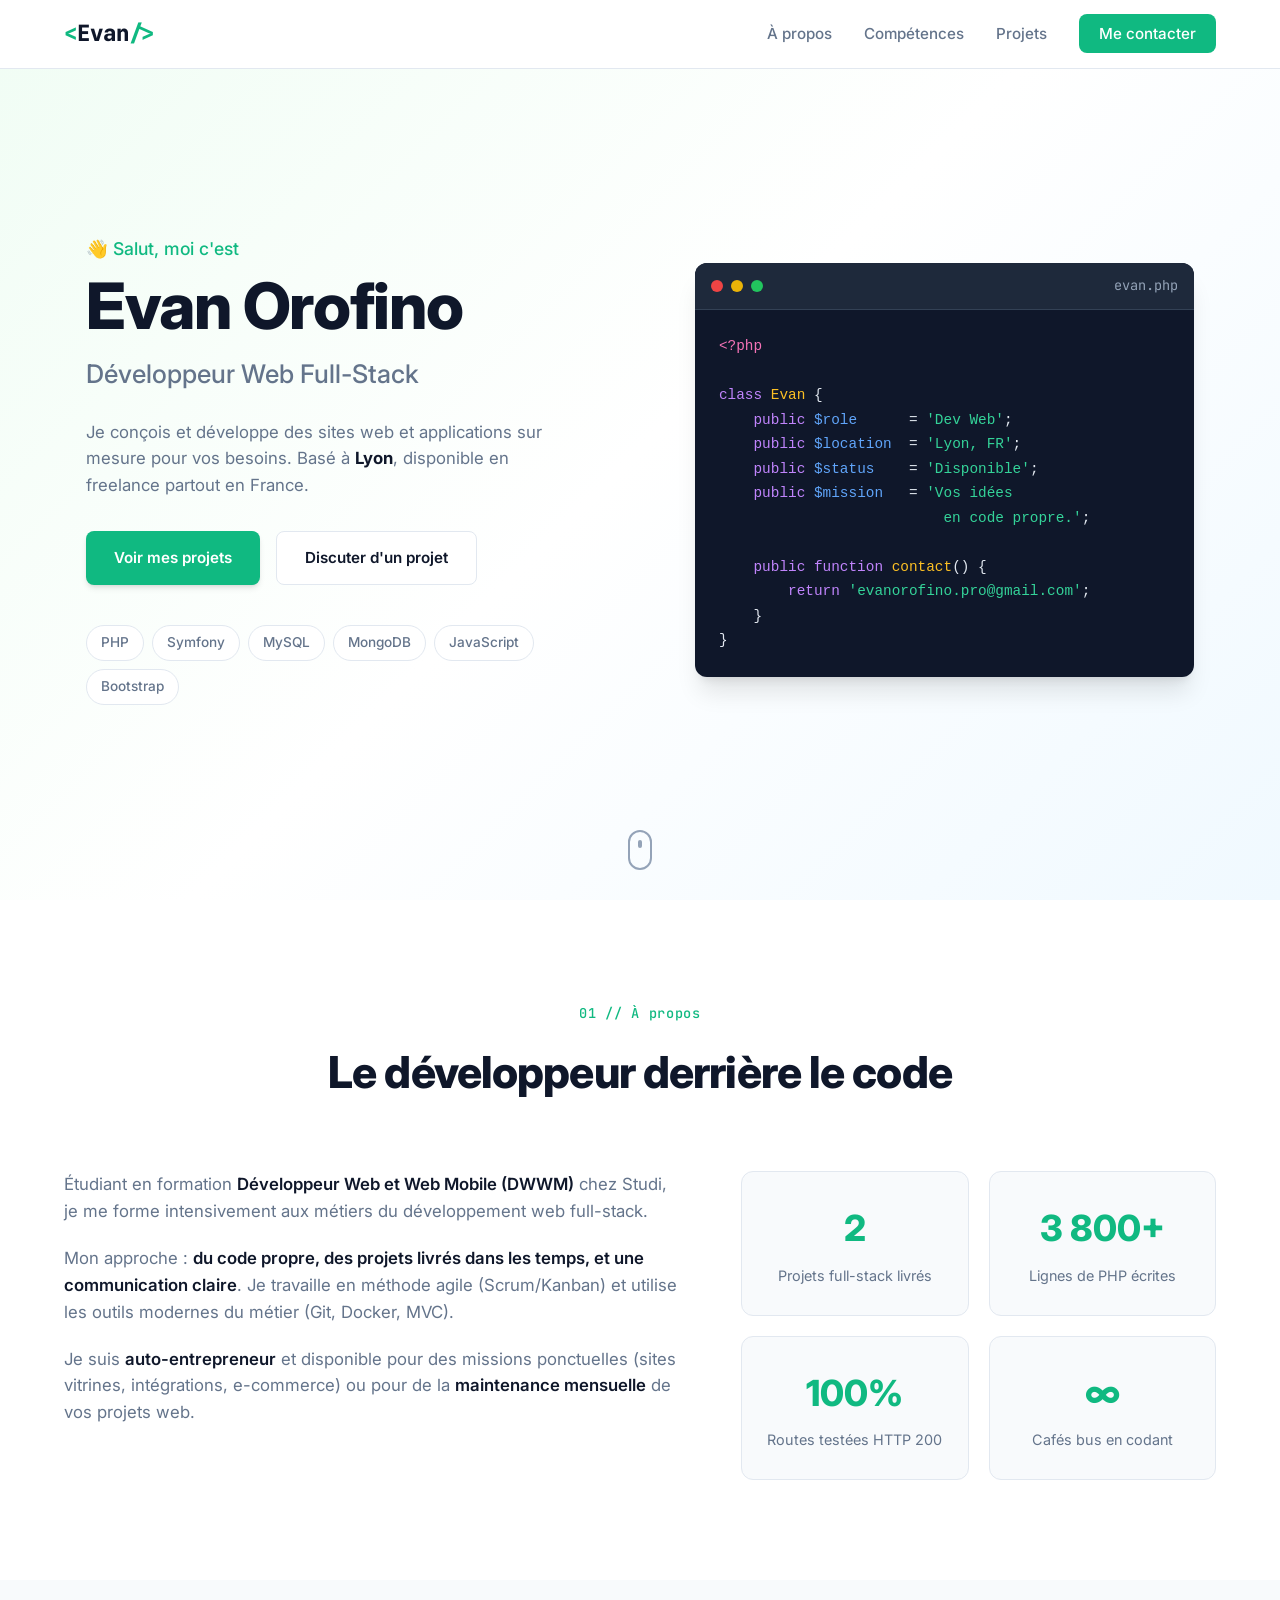
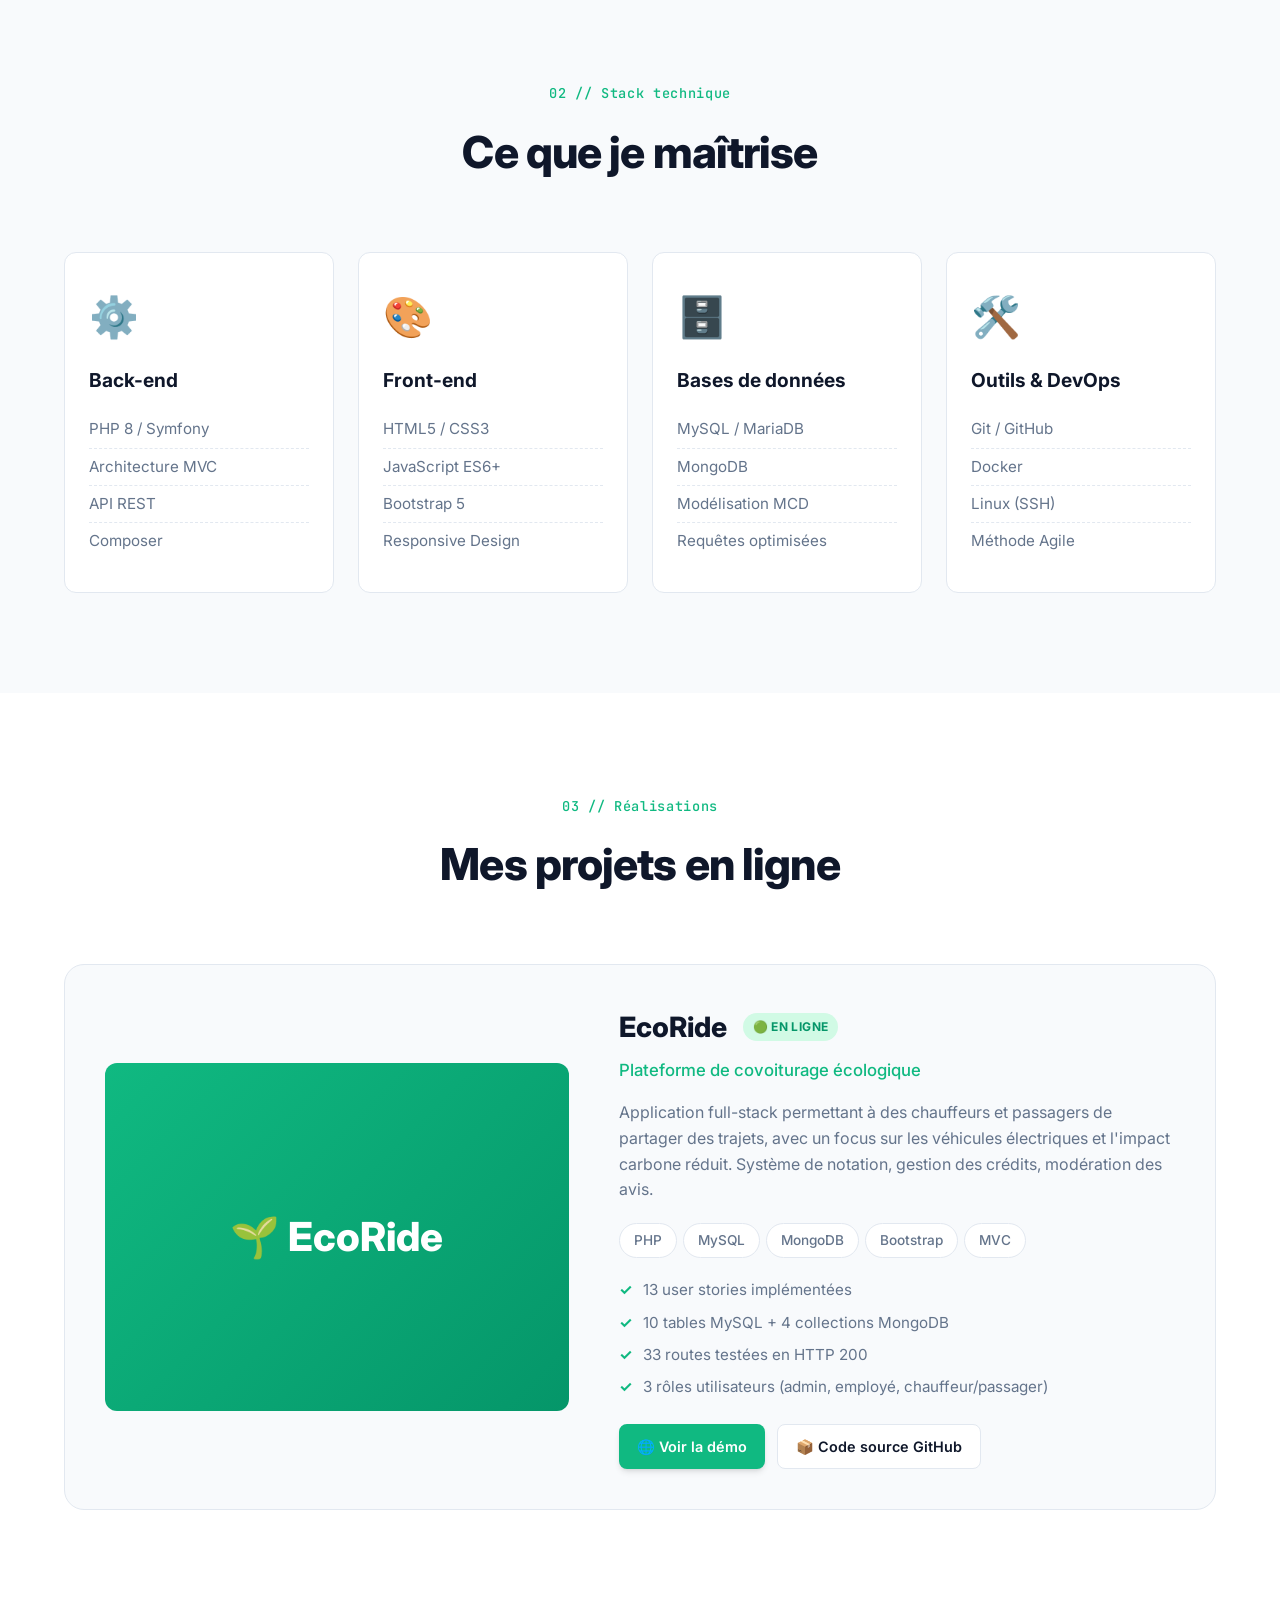
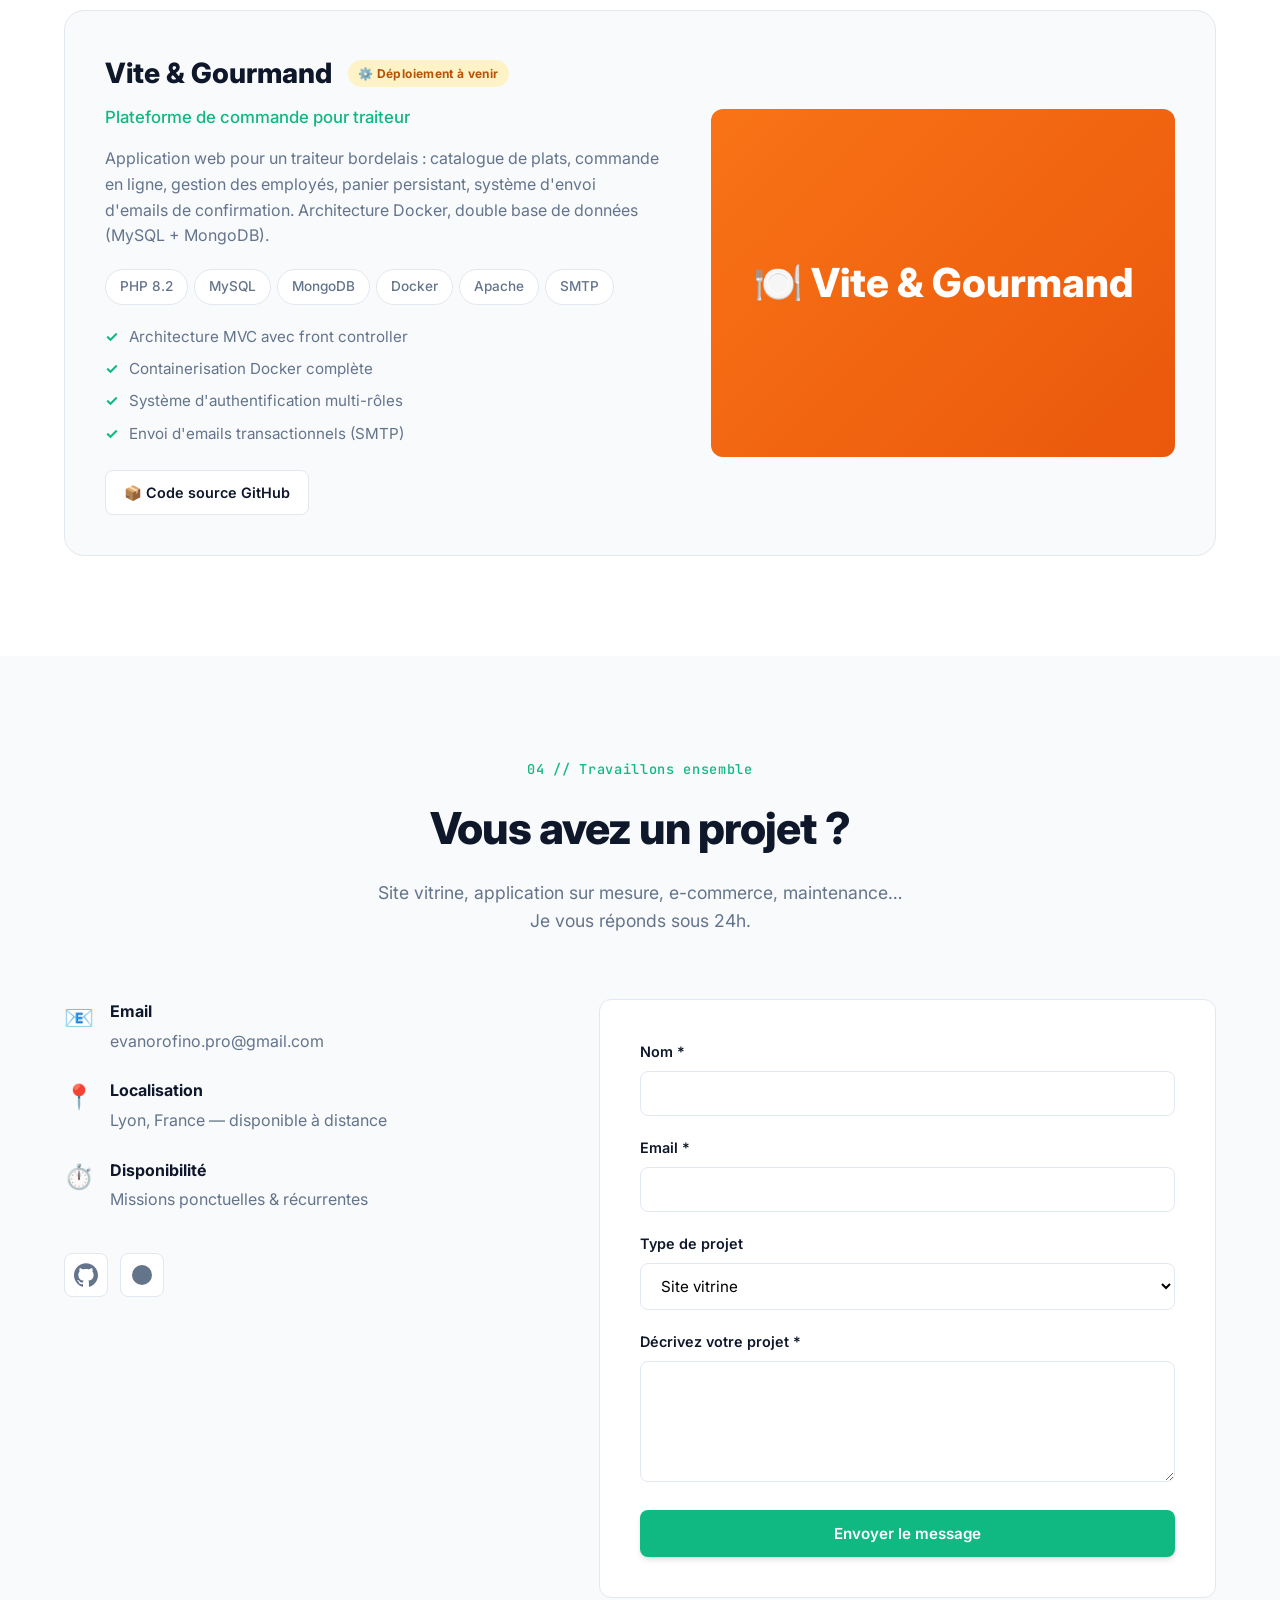
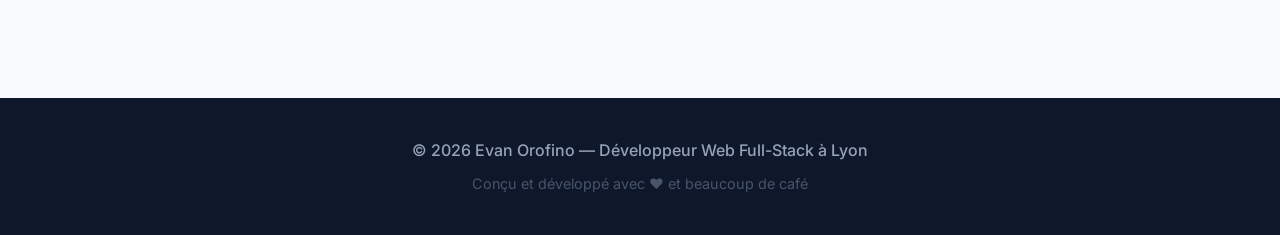
==== index.html @ c48315c0 "Portfolio v1: Evan Orofino - Developpeur Web Full-Stack Lyon - Hero avec code window animee - Sectio" ====
<!DOCTYPE html>
<html lang="fr">
<head>
    <meta charset="UTF-8">
    <meta name="viewport" content="width=device-width, initial-scale=1.0">
    <title>Evan Orofino — Développeur Web Full-Stack | Lyon</title>
    <meta name="description" content="Développeur Web Full-Stack à Lyon. PHP, Symfony, MySQL, JavaScript. Création de sites web et applications sur mesure.">
    <meta name="keywords" content="développeur web, freelance, Lyon, PHP, Symfony, MySQL, JavaScript, Bootstrap">

    <!-- Open Graph -->
    <meta property="og:title" content="Evan Orofino — Développeur Web Full-Stack">
    <meta property="og:description" content="Développeur web freelance à Lyon. Sites sur mesure, applications web, e-commerce.">
    <meta property="og:type" content="website">

    <link rel="stylesheet" href="style.css">
    <link rel="preconnect" href="https://fonts.googleapis.com">
    <link rel="preconnect" href="https://fonts.gstatic.com" crossorigin>
    <link href="https://fonts.googleapis.com/css2?family=Inter:wght@400;500;600;700;800&family=JetBrains+Mono:wght@400;500&display=swap" rel="stylesheet">
</head>
<body>

    <!-- ================== NAVIGATION ================== -->
    <nav class="navbar">
        <div class="container nav-container">
            <a href="#" class="logo">
                <span class="logo-bracket">&lt;</span>Evan<span class="logo-bracket">/&gt;</span>
            </a>
            <ul class="nav-links">
                <li><a href="#about">À propos</a></li>
                <li><a href="#skills">Compétences</a></li>
                <li><a href="#projects">Projets</a></li>
                <li><a href="#contact" class="nav-cta">Me contacter</a></li>
            </ul>
            <button class="burger" aria-label="Menu">
                <span></span>
                <span></span>
                <span></span>
            </button>
        </div>
    </nav>

    <!-- ================== HERO ================== -->
    <header class="hero">
        <div class="container hero-container">
            <div class="hero-content">
                <p class="hero-greeting">👋 Salut, moi c'est</p>
                <h1 class="hero-title">Evan Orofino</h1>
                <h2 class="hero-subtitle">Développeur Web Full-Stack</h2>
                <p class="hero-description">
                    Je conçois et développe des sites web et applications sur mesure pour vos besoins.
                    Basé à <strong>Lyon</strong>, disponible en freelance partout en France.
                </p>
                <div class="hero-cta">
                    <a href="#projects" class="btn btn-primary">Voir mes projets</a>
                    <a href="#contact" class="btn btn-secondary">Discuter d'un projet</a>
                </div>
                <div class="hero-tech">
                    <span class="tech-pill">PHP</span>
                    <span class="tech-pill">Symfony</span>
                    <span class="tech-pill">MySQL</span>
                    <span class="tech-pill">MongoDB</span>
                    <span class="tech-pill">JavaScript</span>
                    <span class="tech-pill">Bootstrap</span>
                </div>
            </div>
            <div class="hero-visual">
                <div class="code-window">
                    <div class="code-header">
                        <span class="code-dot red"></span>
                        <span class="code-dot yellow"></span>
                        <span class="code-dot green"></span>
                        <span class="code-filename">evan.php</span>
                    </div>
                    <pre class="code-body"><code><span class="tk-tag">&lt;?php</span>

<span class="tk-keyword">class</span> <span class="tk-class">Evan</span> {
    <span class="tk-keyword">public</span> <span class="tk-var">$role</span>      = <span class="tk-string">'Dev Web'</span>;
    <span class="tk-keyword">public</span> <span class="tk-var">$location</span>  = <span class="tk-string">'Lyon, FR'</span>;
    <span class="tk-keyword">public</span> <span class="tk-var">$status</span>    = <span class="tk-string">'Disponible'</span>;
    <span class="tk-keyword">public</span> <span class="tk-var">$mission</span>   = <span class="tk-string">'Vos idées</span>
                          <span class="tk-string">en code propre.'</span>;

    <span class="tk-keyword">public function</span> <span class="tk-fn">contact</span>() {
        <span class="tk-keyword">return</span> <span class="tk-string">'evanorofino.pro@gmail.com'</span>;
    }
}</code></pre>
                </div>
            </div>
        </div>
        <a href="#about" class="scroll-indicator" aria-label="Scroll vers le bas">
            <span></span>
        </a>
    </header>

    <!-- ================== À PROPOS ================== -->
    <section id="about" class="about">
        <div class="container">
            <div class="section-header">
                <span class="section-tag">01 // À propos</span>
                <h2 class="section-title">Le développeur derrière le code</h2>
            </div>
            <div class="about-grid">
                <div class="about-text">
                    <p>
                        Étudiant en formation <strong>Développeur Web et Web Mobile (DWWM)</strong> chez Studi,
                        je me forme intensivement aux métiers du développement web full-stack.
                    </p>
                    <p>
                        Mon approche : <strong>du code propre, des projets livrés dans les temps,
                        et une communication claire</strong>. Je travaille en méthode agile (Scrum/Kanban)
                        et utilise les outils modernes du métier (Git, Docker, MVC).
                    </p>
                    <p>
                        Je suis <strong>auto-entrepreneur</strong> et disponible pour des missions ponctuelles
                        (sites vitrines, intégrations, e-commerce) ou pour de la <strong>maintenance mensuelle</strong>
                        de vos projets web.
                    </p>
                </div>
                <div class="about-stats">
                    <div class="stat">
                        <span class="stat-number">2</span>
                        <span class="stat-label">Projets full-stack livrés</span>
                    </div>
                    <div class="stat">
                        <span class="stat-number">3 800+</span>
                        <span class="stat-label">Lignes de PHP écrites</span>
                    </div>
                    <div class="stat">
                        <span class="stat-number">100%</span>
                        <span class="stat-label">Routes testées HTTP 200</span>
                    </div>
                    <div class="stat">
                        <span class="stat-number">∞</span>
                        <span class="stat-label">Cafés bus en codant</span>
                    </div>
                </div>
            </div>
        </div>
    </section>

    <!-- ================== COMPÉTENCES ================== -->
    <section id="skills" class="skills">
        <div class="container">
            <div class="section-header">
                <span class="section-tag">02 // Stack technique</span>
                <h2 class="section-title">Ce que je maîtrise</h2>
            </div>
            <div class="skills-grid">
                <div class="skill-card">
                    <div class="skill-icon">⚙️</div>
                    <h3>Back-end</h3>
                    <ul>
                        <li>PHP 8 / Symfony</li>
                        <li>Architecture MVC</li>
                        <li>API REST</li>
                        <li>Composer</li>
                    </ul>
                </div>
                <div class="skill-card">
                    <div class="skill-icon">🎨</div>
                    <h3>Front-end</h3>
                    <ul>
                        <li>HTML5 / CSS3</li>
                        <li>JavaScript ES6+</li>
                        <li>Bootstrap 5</li>
                        <li>Responsive Design</li>
                    </ul>
                </div>
                <div class="skill-card">
                    <div class="skill-icon">🗄️</div>
                    <h3>Bases de données</h3>
                    <ul>
                        <li>MySQL / MariaDB</li>
                        <li>MongoDB</li>
                        <li>Modélisation MCD</li>
                        <li>Requêtes optimisées</li>
                    </ul>
                </div>
                <div class="skill-card">
                    <div class="skill-icon">🛠️</div>
                    <h3>Outils & DevOps</h3>
                    <ul>
                        <li>Git / GitHub</li>
                        <li>Docker</li>
                        <li>Linux (SSH)</li>
                        <li>Méthode Agile</li>
                    </ul>
                </div>
            </div>
        </div>
    </section>

    <!-- ================== PROJETS ================== -->
    <section id="projects" class="projects">
        <div class="container">
            <div class="section-header">
                <span class="section-tag">03 // Réalisations</span>
                <h2 class="section-title">Mes projets en ligne</h2>
            </div>

            <!-- PROJET 1 : EcoRide -->
            <article class="project-card">
                <div class="project-image project-image-ecoride">
                    <div class="project-overlay">
                        <span class="project-overlay-text">🌱 EcoRide</span>
                    </div>
                </div>
                <div class="project-content">
                    <div class="project-header">
                        <h3 class="project-title">EcoRide</h3>
                        <span class="project-badge project-badge-live">🟢 EN LIGNE</span>
                    </div>
                    <p class="project-tagline">Plateforme de covoiturage écologique</p>
                    <p class="project-description">
                        Application full-stack permettant à des chauffeurs et passagers de partager des trajets,
                        avec un focus sur les véhicules électriques et l'impact carbone réduit.
                        Système de notation, gestion des crédits, modération des avis.
                    </p>
                    <div class="project-tech">
                        <span class="tech-pill">PHP</span>
                        <span class="tech-pill">MySQL</span>
                        <span class="tech-pill">MongoDB</span>
                        <span class="tech-pill">Bootstrap</span>
                        <span class="tech-pill">MVC</span>
                    </div>
                    <ul class="project-features">
                        <li>13 user stories implémentées</li>
                        <li>10 tables MySQL + 4 collections MongoDB</li>
                        <li>33 routes testées en HTTP 200</li>
                        <li>3 rôles utilisateurs (admin, employé, chauffeur/passager)</li>
                    </ul>
                    <div class="project-links">
                        <a href="https://orofino.alwaysdata.net" target="_blank" rel="noopener" class="btn btn-primary btn-sm">
                            🌐 Voir la démo
                        </a>
                        <a href="https://github.com/EvanOROFINO/ecoride" target="_blank" rel="noopener" class="btn btn-secondary btn-sm">
                            📦 Code source GitHub
                        </a>
                    </div>
                </div>
            </article>

            <!-- PROJET 2 : Vite & Gourmand -->
            <article class="project-card project-card-reverse">
                <div class="project-image project-image-vg">
                    <div class="project-overlay">
                        <span class="project-overlay-text">🍽️ Vite & Gourmand</span>
                    </div>
                </div>
                <div class="project-content">
                    <div class="project-header">
                        <h3 class="project-title">Vite &amp; Gourmand</h3>
                        <span class="project-badge project-badge-soon">⚙️ Déploiement à venir</span>
                    </div>
                    <p class="project-tagline">Plateforme de commande pour traiteur</p>
                    <p class="project-description">
                        Application web pour un traiteur bordelais : catalogue de plats, commande en ligne,
                        gestion des employés, panier persistant, système d'envoi d'emails de confirmation.
                        Architecture Docker, double base de données (MySQL + MongoDB).
                    </p>
                    <div class="project-tech">
                        <span class="tech-pill">PHP 8.2</span>
                        <span class="tech-pill">MySQL</span>
                        <span class="tech-pill">MongoDB</span>
                        <span class="tech-pill">Docker</span>
                        <span class="tech-pill">Apache</span>
                        <span class="tech-pill">SMTP</span>
                    </div>
                    <ul class="project-features">
                        <li>Architecture MVC avec front controller</li>
                        <li>Containerisation Docker complète</li>
                        <li>Système d'authentification multi-rôles</li>
                        <li>Envoi d'emails transactionnels (SMTP)</li>
                    </ul>
                    <div class="project-links">
                        <a href="https://github.com/EvanOROFINO/vitegourmand" target="_blank" rel="noopener" class="btn btn-secondary btn-sm">
                            📦 Code source GitHub
                        </a>
                    </div>
                </div>
            </article>

        </div>
    </section>

    <!-- ================== CONTACT ================== -->
    <section id="contact" class="contact">
        <div class="container">
            <div class="section-header">
                <span class="section-tag">04 // Travaillons ensemble</span>
                <h2 class="section-title">Vous avez un projet ?</h2>
                <p class="section-subtitle">
                    Site vitrine, application sur mesure, e-commerce, maintenance…<br>
                    Je vous réponds sous 24h.
                </p>
            </div>
            <div class="contact-grid">
                <div class="contact-info">
                    <div class="contact-method">
                        <span class="contact-icon">📧</span>
                        <div>
                            <h3>Email</h3>
                            <a href="mailto:evanorofino.pro@gmail.com">evanorofino.pro@gmail.com</a>
                        </div>
                    </div>
                    <div class="contact-method">
                        <span class="contact-icon">📍</span>
                        <div>
                            <h3>Localisation</h3>
                            <p>Lyon, France — disponible à distance</p>
                        </div>
                    </div>
                    <div class="contact-method">
                        <span class="contact-icon">⏱️</span>
                        <div>
                            <h3>Disponibilité</h3>
                            <p>Missions ponctuelles &amp; récurrentes</p>
                        </div>
                    </div>
                    <div class="contact-socials">
                        <a href="https://github.com/EvanOROFINO" target="_blank" rel="noopener" aria-label="GitHub">
                            <svg width="24" height="24" viewBox="0 0 24 24" fill="currentColor"><path d="M12 .297c-6.63 0-12 5.373-12 12 0 5.303 3.438 9.8 8.205 11.385.6.113.82-.258.82-.577 0-.285-.01-1.04-.015-2.04-3.338.724-4.042-1.61-4.042-1.61C4.422 18.07 3.633 17.7 3.633 17.7c-1.087-.744.084-.729.084-.729 1.205.084 1.838 1.236 1.838 1.236 1.07 1.835 2.809 1.305 3.495.998.108-.776.417-1.305.76-1.605-2.665-.3-5.466-1.332-5.466-5.93 0-1.31.465-2.38 1.235-3.22-.135-.303-.54-1.523.105-3.176 0 0 1.005-.322 3.3 1.23.96-.267 1.98-.4 3-.405 1.02.005 2.04.138 3 .405 2.28-1.552 3.285-1.23 3.285-1.23.645 1.653.24 2.873.12 3.176.765.84 1.23 1.91 1.23 3.22 0 4.61-2.805 5.625-5.475 5.92.42.36.81 1.096.81 2.22 0 1.606-.015 2.896-.015 3.286 0 .315.21.69.825.57C20.565 22.092 24 17.592 24 12.297c0-6.627-5.373-12-12-12"/></svg>
                        </a>
                        <a href="https://www.malt.fr" target="_blank" rel="noopener" aria-label="Malt">
                            <svg width="24" height="24" viewBox="0 0 24 24" fill="currentColor"><circle cx="12" cy="12" r="10"/></svg>
                        </a>
                    </div>
                </div>
                <form class="contact-form" action="https://formspree.io/f/REPLACE_WITH_YOUR_FORMSPREE_ID" method="POST">
                    <div class="form-group">
                        <label for="name">Nom *</label>
                        <input type="text" id="name" name="name" required>
                    </div>
                    <div class="form-group">
                        <label for="email">Email *</label>
                        <input type="email" id="email" name="email" required>
                    </div>
                    <div class="form-group">
                        <label for="subject">Type de projet</label>
                        <select id="subject" name="subject">
                            <option value="site-vitrine">Site vitrine</option>
                            <option value="application">Application web sur mesure</option>
                            <option value="ecommerce">E-commerce</option>
                            <option value="maintenance">Maintenance mensuelle</option>
                            <option value="autre">Autre</option>
                        </select>
                    </div>
                    <div class="form-group">
                        <label for="message">Décrivez votre projet *</label>
                        <textarea id="message" name="message" rows="5" required></textarea>
                    </div>
                    <button type="submit" class="btn btn-primary btn-block">Envoyer le message</button>
                </form>
            </div>
        </div>
    </section>

    <!-- ================== FOOTER ================== -->
    <footer class="footer">
        <div class="container">
            <p class="footer-copy">
                &copy; <span id="year">2026</span> Evan Orofino —
                Développeur Web Full-Stack à Lyon
            </p>
            <p class="footer-built">
                Conçu et développé avec ❤️ et beaucoup de café
            </p>
        </div>
    </footer>

    <script src="script.js"></script>
</body>
</html>
---- style.css ----
/* ============================================
   PORTFOLIO EVAN OROFINO — STYLE.CSS
   ============================================ */

/* === RESET & BASE === */
*, *::before, *::after {
  margin: 0;
  padding: 0;
  box-sizing: border-box;
}

:root {
  /* Palette : navy + accent vert eco (clin d'oeil EcoRide) */
  --bg: #0f172a;
  --bg-light: #1e293b;
  --surface: #ffffff;
  --surface-alt: #f8fafc;
  --text: #0f172a;
  --text-light: #64748b;
  --text-muted: #94a3b8;
  --accent: #10b981;
  --accent-dark: #059669;
  --accent-soft: #d1fae5;
  --border: #e2e8f0;
  --shadow-sm: 0 1px 2px rgba(0,0,0,0.05);
  --shadow-md: 0 4px 6px -1px rgba(0,0,0,0.1), 0 2px 4px -2px rgba(0,0,0,0.1);
  --shadow-lg: 0 20px 25px -5px rgba(0,0,0,0.1), 0 8px 10px -6px rgba(0,0,0,0.1);
  --radius-sm: 8px;
  --radius-md: 12px;
  --radius-lg: 20px;
}

html {
  scroll-behavior: smooth;
  -webkit-text-size-adjust: 100%;
}

body {
  font-family: 'Inter', -apple-system, BlinkMacSystemFont, sans-serif;
  font-size: 16px;
  line-height: 1.6;
  color: var(--text);
  background: var(--surface-alt);
  overflow-x: hidden;
}

a { color: inherit; text-decoration: none; }
img { max-width: 100%; display: block; }
button { font-family: inherit; cursor: pointer; border: none; background: none; }

.container {
  max-width: 1200px;
  margin: 0 auto;
  padding: 0 24px;
}

/* === NAVIGATION === */
.navbar {
  position: fixed;
  top: 0;
  left: 0;
  right: 0;
  z-index: 100;
  background: rgba(255, 255, 255, 0.95);
  backdrop-filter: blur(12px);
  border-bottom: 1px solid var(--border);
}

.nav-container {
  display: flex;
  justify-content: space-between;
  align-items: center;
  padding: 16px 24px;
}

.logo {
  font-size: 1.4rem;
  font-weight: 800;
  color: var(--text);
  font-family: 'JetBrains Mono', monospace;
}

.logo-bracket { color: var(--accent); }

.nav-links {
  list-style: none;
  display: flex;
  gap: 32px;
  align-items: center;
}

.nav-links a {
  font-weight: 500;
  color: var(--text-light);
  transition: color 0.2s;
  font-size: 0.95rem;
}

.nav-links a:hover { color: var(--text); }

.nav-cta {
  background: var(--accent);
  color: white !important;
  padding: 10px 20px;
  border-radius: var(--radius-sm);
  font-weight: 600;
  transition: background 0.2s, transform 0.2s;
}

.nav-cta:hover {
  background: var(--accent-dark);
  transform: translateY(-1px);
}

.burger { display: none; }

/* === HERO === */
.hero {
  min-height: 100vh;
  display: flex;
  align-items: center;
  padding: 100px 0 60px;
  background: linear-gradient(135deg, #f0fdf4 0%, #ffffff 50%, #f0f9ff 100%);
  position: relative;
}

.hero-container {
  display: grid;
  grid-template-columns: 1.1fr 1fr;
  gap: 60px;
  align-items: center;
}

.hero-greeting {
  font-size: 1.1rem;
  color: var(--accent);
  font-weight: 500;
  margin-bottom: 8px;
}

.hero-title {
  font-size: clamp(2.5rem, 5vw, 4rem);
  font-weight: 800;
  line-height: 1.1;
  margin-bottom: 12px;
  letter-spacing: -0.02em;
}

.hero-subtitle {
  font-size: clamp(1.25rem, 2.5vw, 1.6rem);
  font-weight: 500;
  color: var(--text-light);
  margin-bottom: 24px;
}

.hero-description {
  font-size: 1.05rem;
  color: var(--text-light);
  margin-bottom: 32px;
  max-width: 500px;
}

.hero-description strong { color: var(--text); }

.hero-cta {
  display: flex;
  gap: 16px;
  margin-bottom: 40px;
  flex-wrap: wrap;
}

.btn {
  display: inline-flex;
  align-items: center;
  gap: 8px;
  padding: 14px 28px;
  border-radius: var(--radius-sm);
  font-weight: 600;
  font-size: 0.95rem;
  transition: all 0.2s;
  cursor: pointer;
  text-align: center;
}

.btn-sm { padding: 10px 18px; font-size: 0.9rem; }

.btn-primary {
  background: var(--accent);
  color: white;
  box-shadow: var(--shadow-md);
}

.btn-primary:hover {
  background: var(--accent-dark);
  transform: translateY(-2px);
  box-shadow: var(--shadow-lg);
}

.btn-secondary {
  background: var(--surface);
  color: var(--text);
  border: 1px solid var(--border);
}

.btn-secondary:hover {
  border-color: var(--text-light);
  background: var(--surface-alt);
}

.btn-block { width: 100%; justify-content: center; }

.hero-tech {
  display: flex;
  gap: 8px;
  flex-wrap: wrap;
}

.tech-pill {
  background: var(--surface);
  color: var(--text-light);
  padding: 6px 14px;
  border-radius: 100px;
  font-size: 0.85rem;
  font-weight: 500;
  border: 1px solid var(--border);
}

/* === CODE WINDOW === */
.hero-visual {
  display: flex;
  justify-content: center;
}

.code-window {
  background: var(--bg);
  border-radius: var(--radius-md);
  box-shadow: var(--shadow-lg);
  overflow: hidden;
  width: 100%;
  max-width: 500px;
  font-family: 'JetBrains Mono', monospace;
}

.code-header {
  background: #1e293b;
  padding: 12px 16px;
  display: flex;
  align-items: center;
  gap: 8px;
  border-bottom: 1px solid #334155;
}

.code-dot {
  width: 12px;
  height: 12px;
  border-radius: 50%;
}

.code-dot.red { background: #ef4444; }
.code-dot.yellow { background: #eab308; }
.code-dot.green { background: #22c55e; }

.code-filename {
  margin-left: auto;
  color: #94a3b8;
  font-size: 0.85rem;
}

.code-body {
  padding: 24px;
  color: #e2e8f0;
  font-size: 0.9rem;
  line-height: 1.7;
  overflow-x: auto;
}

.code-body .tk-tag { color: #f472b6; }
.code-body .tk-keyword { color: #c084fc; }
.code-body .tk-class { color: #fbbf24; }
.code-body .tk-var { color: #60a5fa; }
.code-body .tk-string { color: #34d399; }
.code-body .tk-fn { color: #fbbf24; }

/* === SCROLL INDICATOR === */
.scroll-indicator {
  position: absolute;
  bottom: 30px;
  left: 50%;
  transform: translateX(-50%);
  width: 24px;
  height: 40px;
  border: 2px solid var(--text-muted);
  border-radius: 12px;
  display: flex;
  justify-content: center;
}

.scroll-indicator span {
  display: block;
  width: 4px;
  height: 8px;
  background: var(--text-muted);
  border-radius: 2px;
  margin-top: 8px;
  animation: scroll 1.5s ease-in-out infinite;
}

@keyframes scroll {
  0%, 100% { transform: translateY(0); opacity: 1; }
  50% { transform: translateY(8px); opacity: 0.3; }
}

/* === SECTIONS COMMUNES === */
section {
  padding: 100px 0;
}

.section-header {
  text-align: center;
  margin-bottom: 64px;
}

.section-tag {
  display: inline-block;
  color: var(--accent);
  font-family: 'JetBrains Mono', monospace;
  font-size: 0.85rem;
  font-weight: 500;
  margin-bottom: 12px;
  letter-spacing: 0.05em;
}

.section-title {
  font-size: clamp(2rem, 4vw, 2.75rem);
  font-weight: 800;
  letter-spacing: -0.02em;
  margin-bottom: 16px;
}

.section-subtitle {
  font-size: 1.1rem;
  color: var(--text-light);
  max-width: 600px;
  margin: 0 auto;
}

/* === ABOUT === */
.about { background: white; }

.about-grid {
  display: grid;
  grid-template-columns: 1.3fr 1fr;
  gap: 60px;
  align-items: start;
}

.about-text p {
  font-size: 1.05rem;
  color: var(--text-light);
  margin-bottom: 20px;
}

.about-text strong { color: var(--text); font-weight: 600; }

.about-stats {
  display: grid;
  grid-template-columns: 1fr 1fr;
  gap: 20px;
}

.stat {
  background: var(--surface-alt);
  padding: 28px 20px;
  border-radius: var(--radius-md);
  text-align: center;
  border: 1px solid var(--border);
}

.stat-number {
  display: block;
  font-size: 2.25rem;
  font-weight: 800;
  color: var(--accent);
  margin-bottom: 6px;
}

.stat-label {
  display: block;
  font-size: 0.9rem;
  color: var(--text-light);
}

/* === SKILLS === */
.skills { background: var(--surface-alt); }

.skills-grid {
  display: grid;
  grid-template-columns: repeat(auto-fit, minmax(240px, 1fr));
  gap: 24px;
}

.skill-card {
  background: white;
  padding: 32px 24px;
  border-radius: var(--radius-md);
  border: 1px solid var(--border);
  transition: all 0.3s;
}

.skill-card:hover {
  transform: translateY(-4px);
  box-shadow: var(--shadow-lg);
  border-color: var(--accent);
}

.skill-icon { font-size: 2.5rem; margin-bottom: 16px; }

.skill-card h3 {
  font-size: 1.2rem;
  font-weight: 700;
  margin-bottom: 16px;
}

.skill-card ul {
  list-style: none;
}

.skill-card li {
  font-size: 0.95rem;
  color: var(--text-light);
  padding: 6px 0;
  border-bottom: 1px dashed var(--border);
}

.skill-card li:last-child { border-bottom: none; }

/* === PROJECTS === */
.projects { background: white; }

.project-card {
  display: grid;
  grid-template-columns: 1fr 1.2fr;
  gap: 50px;
  align-items: center;
  margin-bottom: 100px;
  background: var(--surface-alt);
  padding: 40px;
  border-radius: var(--radius-lg);
  border: 1px solid var(--border);
}

.project-card:last-child { margin-bottom: 0; }

.project-card-reverse { grid-template-columns: 1.2fr 1fr; }
.project-card-reverse .project-image { order: 2; }

.project-image {
  border-radius: var(--radius-md);
  aspect-ratio: 4/3;
  display: flex;
  align-items: center;
  justify-content: center;
  position: relative;
  overflow: hidden;
}

.project-image-ecoride {
  background: linear-gradient(135deg, #10b981 0%, #059669 100%);
}

.project-image-vg {
  background: linear-gradient(135deg, #f97316 0%, #ea580c 100%);
}

.project-overlay {
  text-align: center;
  color: white;
}

.project-overlay-text {
  font-size: 2.5rem;
  font-weight: 800;
}

.project-header {
  display: flex;
  align-items: center;
  gap: 16px;
  margin-bottom: 8px;
  flex-wrap: wrap;
}

.project-title {
  font-size: 1.75rem;
  font-weight: 800;
}

.project-badge {
  font-size: 0.75rem;
  font-weight: 700;
  padding: 4px 10px;
  border-radius: 100px;
  letter-spacing: 0.03em;
}

.project-badge-live {
  background: var(--accent-soft);
  color: var(--accent-dark);
}

.project-badge-soon {
  background: #fef3c7;
  color: #b45309;
}

.project-tagline {
  font-size: 1.05rem;
  color: var(--accent);
  font-weight: 500;
  margin-bottom: 16px;
}

.project-description {
  color: var(--text-light);
  margin-bottom: 20px;
}

.project-tech {
  display: flex;
  gap: 6px;
  flex-wrap: wrap;
  margin-bottom: 20px;
}

.project-features {
  list-style: none;
  margin-bottom: 24px;
}

.project-features li {
  position: relative;
  padding-left: 24px;
  margin-bottom: 8px;
  color: var(--text-light);
  font-size: 0.95rem;
}

.project-features li::before {
  content: '✓';
  position: absolute;
  left: 0;
  color: var(--accent);
  font-weight: 700;
}

.project-links {
  display: flex;
  gap: 12px;
  flex-wrap: wrap;
}

/* === CONTACT === */
.contact { background: var(--surface-alt); }

.contact-grid {
  display: grid;
  grid-template-columns: 1fr 1.3fr;
  gap: 60px;
  align-items: start;
}

.contact-info {
  display: flex;
  flex-direction: column;
  gap: 24px;
}

.contact-method {
  display: flex;
  gap: 16px;
  align-items: flex-start;
}

.contact-icon {
  font-size: 1.5rem;
  flex-shrink: 0;
}

.contact-method h3 {
  font-size: 1rem;
  font-weight: 700;
  margin-bottom: 4px;
}

.contact-method p,
.contact-method a {
  color: var(--text-light);
}

.contact-method a:hover { color: var(--accent); }

.contact-socials {
  display: flex;
  gap: 12px;
  margin-top: 16px;
}

.contact-socials a {
  display: flex;
  align-items: center;
  justify-content: center;
  width: 44px;
  height: 44px;
  background: white;
  border: 1px solid var(--border);
  border-radius: var(--radius-sm);
  color: var(--text-light);
  transition: all 0.2s;
}

.contact-socials a:hover {
  color: var(--accent);
  border-color: var(--accent);
  transform: translateY(-2px);
}

.contact-form {
  background: white;
  padding: 40px;
  border-radius: var(--radius-md);
  border: 1px solid var(--border);
  display: flex;
  flex-direction: column;
  gap: 20px;
}

.form-group label {
  display: block;
  font-weight: 600;
  margin-bottom: 8px;
  font-size: 0.9rem;
}

.form-group input,
.form-group select,
.form-group textarea {
  width: 100%;
  padding: 12px 16px;
  border: 1px solid var(--border);
  border-radius: var(--radius-sm);
  font-family: inherit;
  font-size: 0.95rem;
  background: white;
  transition: border-color 0.2s;
}

.form-group input:focus,
.form-group select:focus,
.form-group textarea:focus {
  outline: none;
  border-color: var(--accent);
}

.form-group textarea { resize: vertical; min-height: 120px; }

/* === FOOTER === */
.footer {
  background: var(--bg);
  color: var(--text-muted);
  padding: 40px 0;
  text-align: center;
}

.footer-copy { margin-bottom: 8px; font-weight: 500; }
.footer-built { font-size: 0.9rem; color: #475569; }

/* === RESPONSIVE === */
@media (max-width: 900px) {
  .nav-links { display: none; }
  .burger {
    display: flex;
    flex-direction: column;
    gap: 5px;
    background: none;
    border: none;
    cursor: pointer;
    padding: 8px;
  }
  .burger span {
    display: block;
    width: 24px;
    height: 2px;
    background: var(--text);
    border-radius: 1px;
  }

  .hero { padding-top: 90px; }
  .hero-container,
  .about-grid,
  .contact-grid,
  .project-card,
  .project-card-reverse { grid-template-columns: 1fr; gap: 40px; }

  .project-card-reverse .project-image { order: 0; }
  .about-stats { grid-template-columns: 1fr 1fr; }
  section { padding: 70px 0; }

  .contact-form { padding: 28px; }
}

@media (max-width: 480px) {
  .about-stats { grid-template-columns: 1fr; }
  .hero-cta { flex-direction: column; align-items: stretch; }
  .btn { justify-content: center; }
}
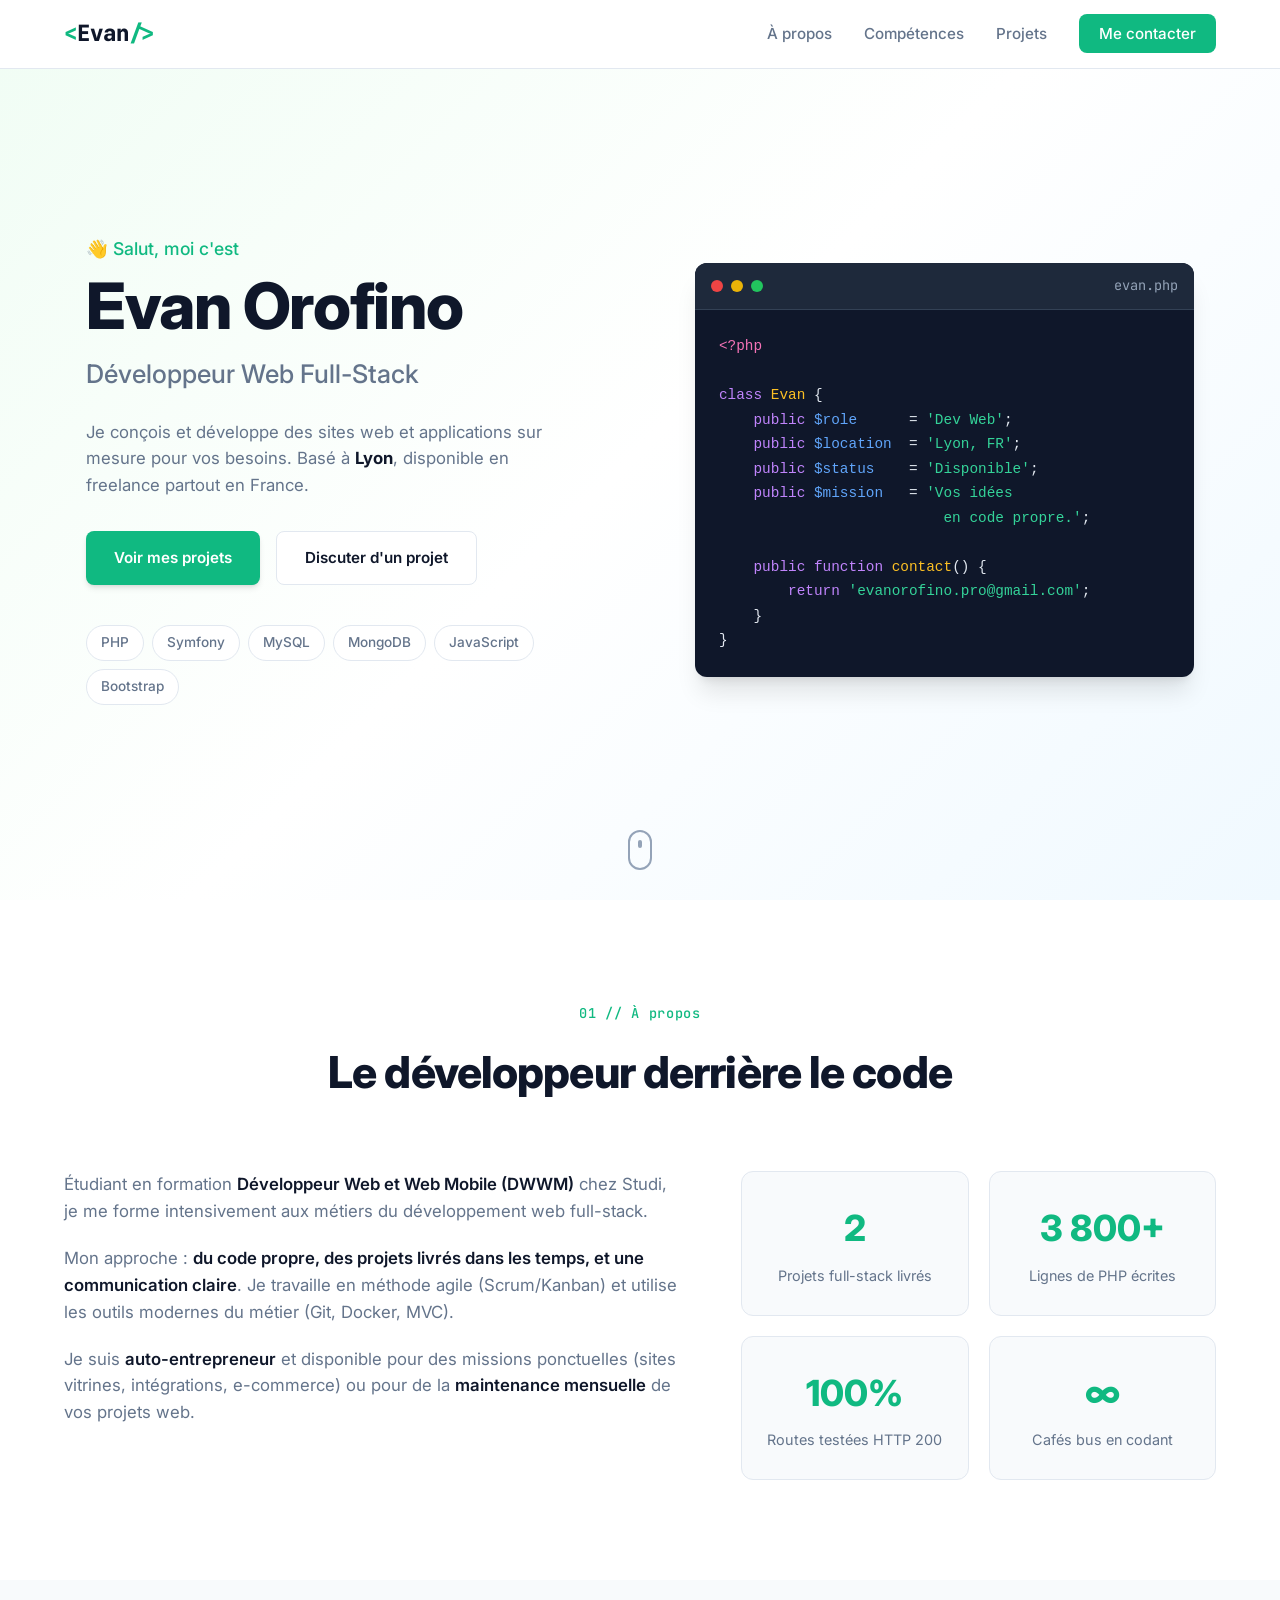
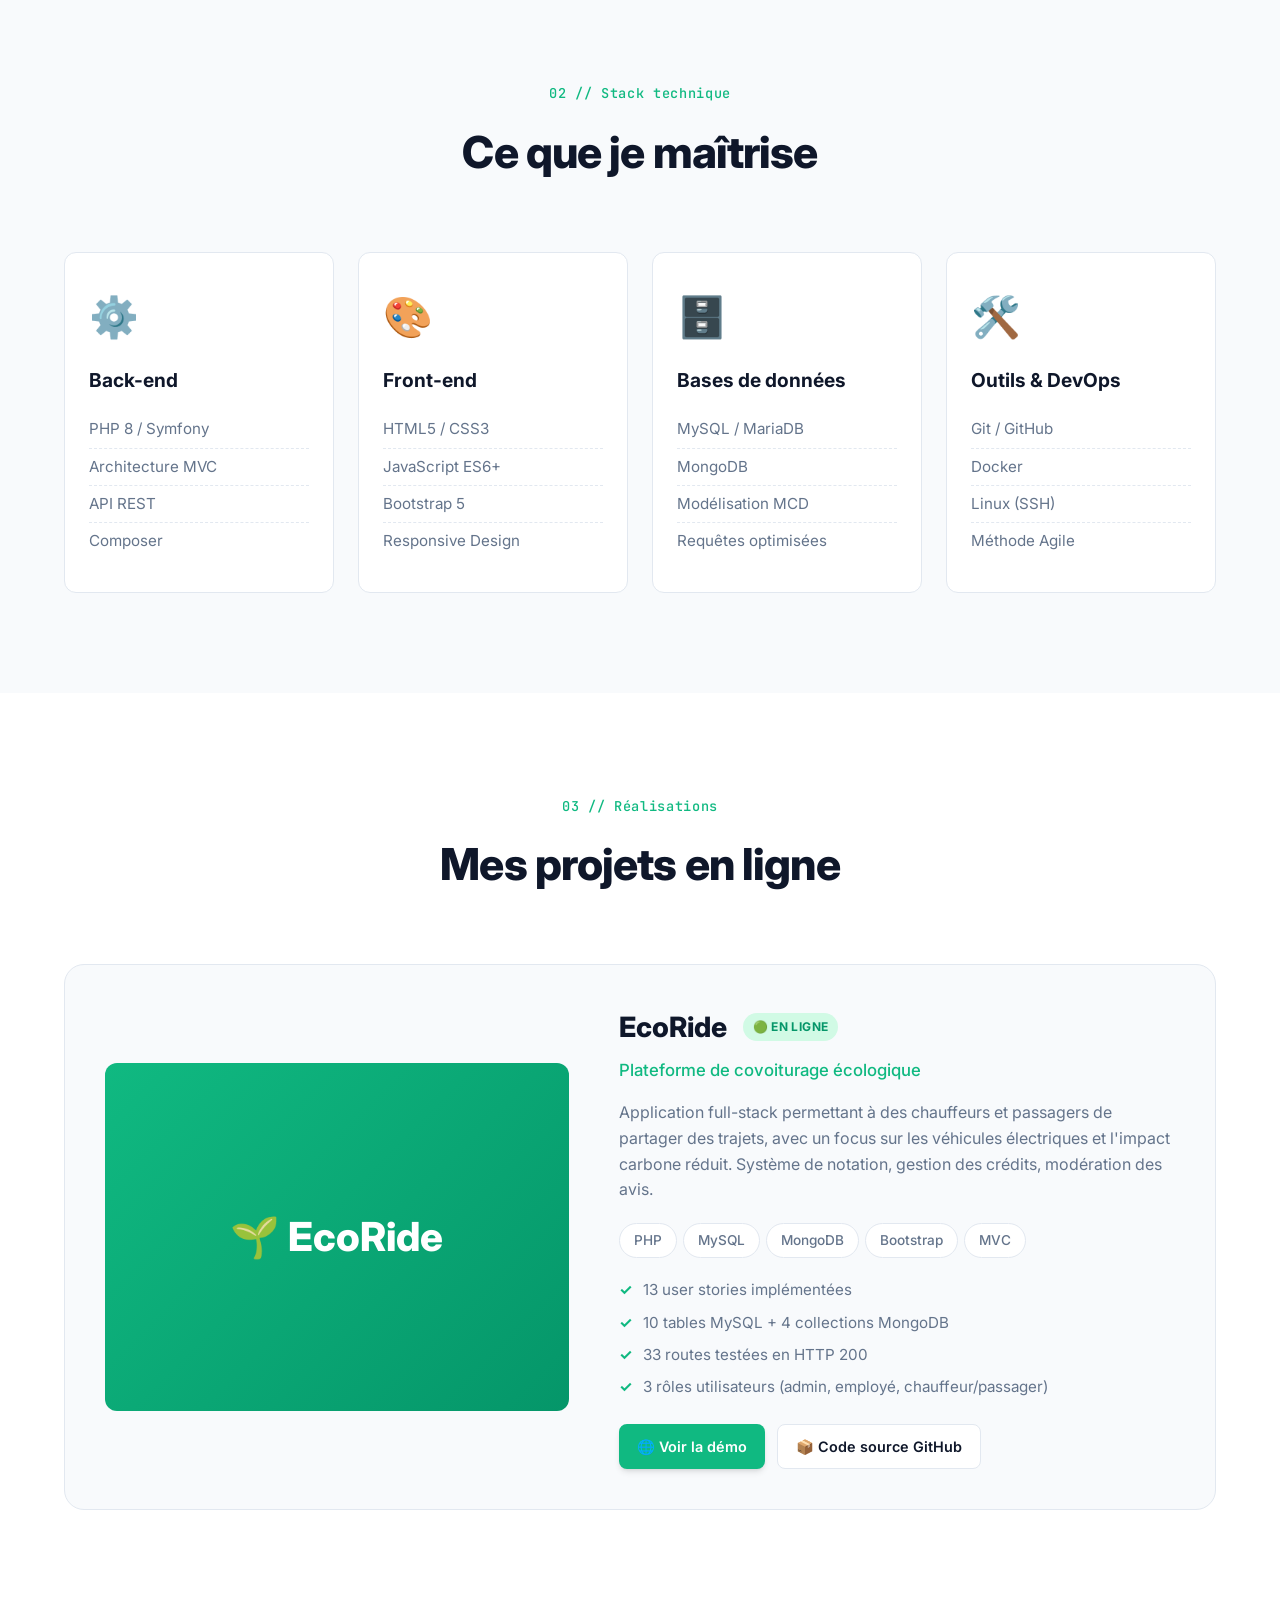
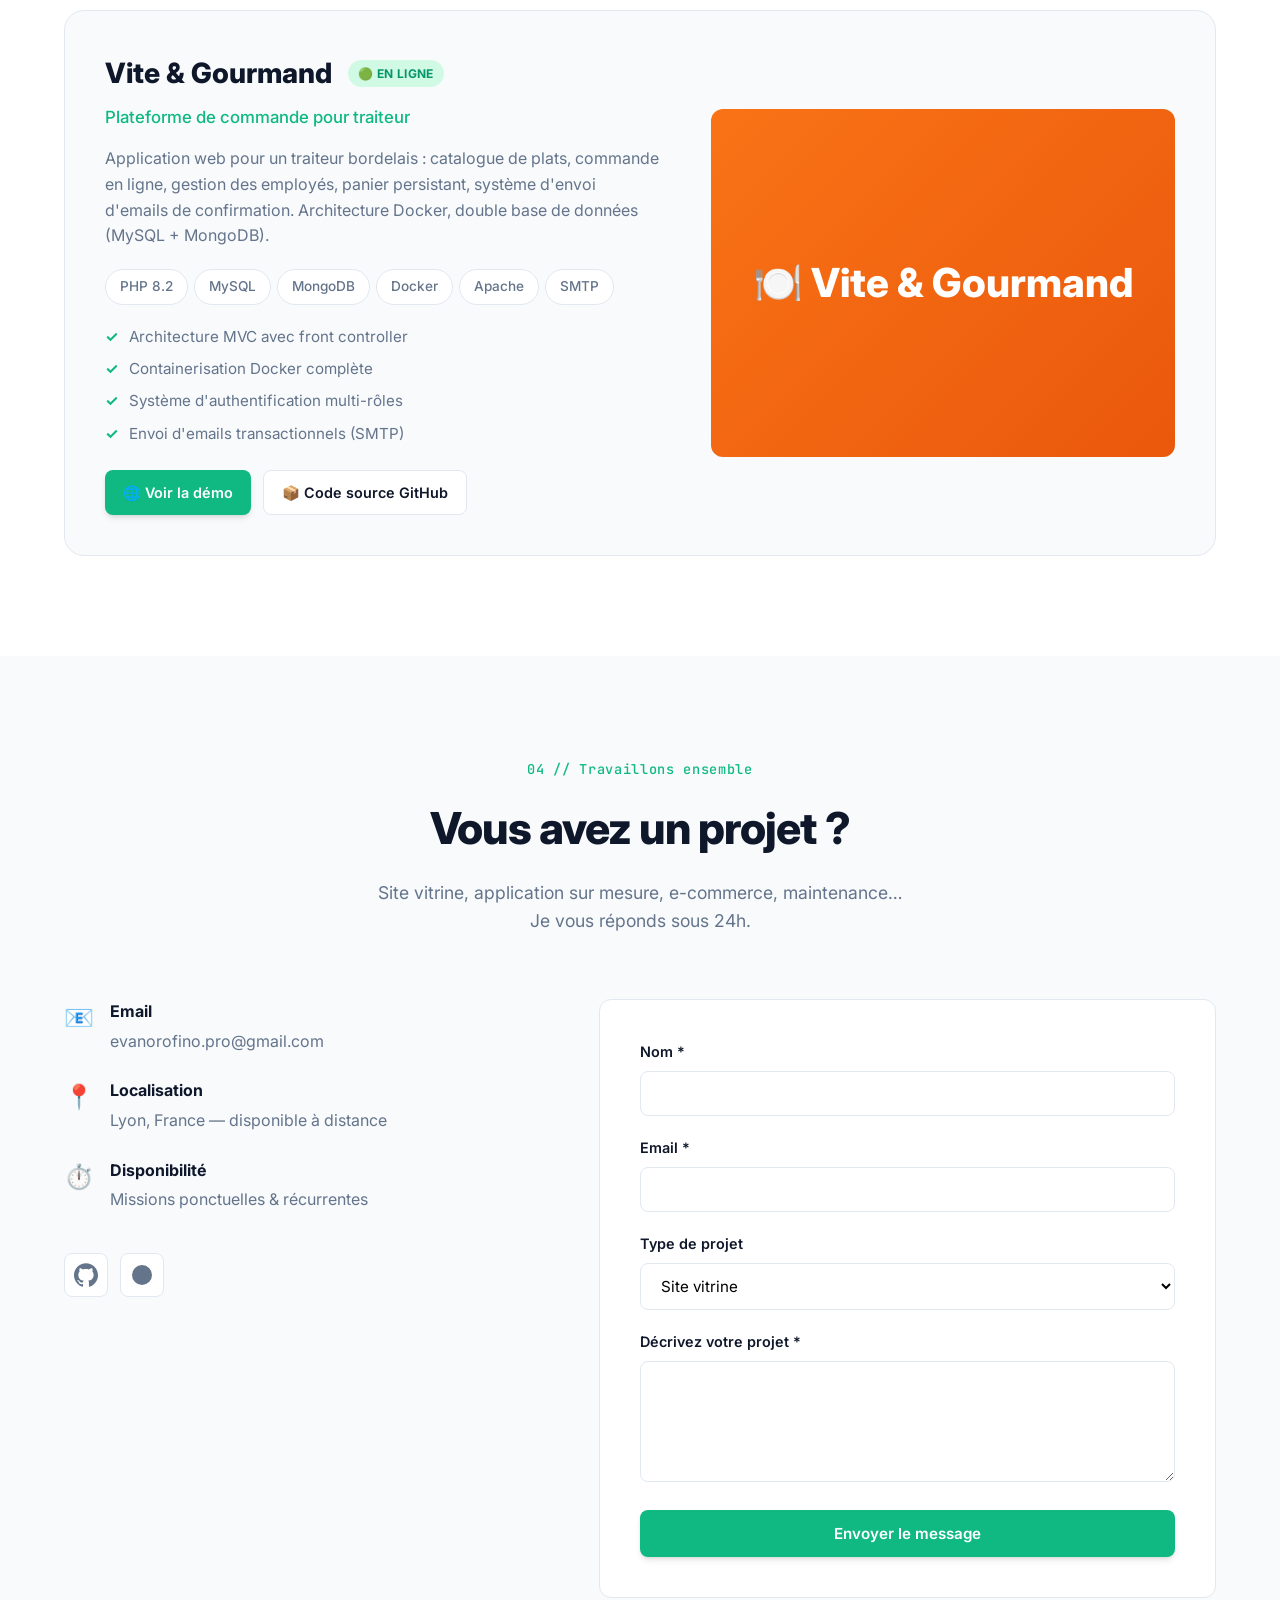
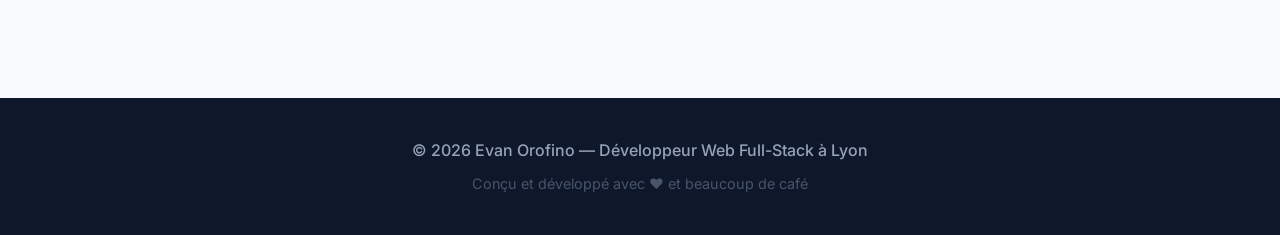
==== commit 796ceaf8: "feat: Vite & Gourmand passe en ligne (Render + Atlas + AlwaysData) - Badge "Deploiement a venir" -> " ====
--- a/index.html
+++ b/index.html
@@ -250,7 +250,7 @@
                 <div class="project-content">
                     <div class="project-header">
                         <h3 class="project-title">Vite &amp; Gourmand</h3>
-                        <span class="project-badge project-badge-soon">⚙️ Déploiement à venir</span>
+                        <span class="project-badge project-badge-live">🟢 EN LIGNE</span>
                     </div>
                     <p class="project-tagline">Plateforme de commande pour traiteur</p>
                     <p class="project-description">
@@ -273,6 +273,9 @@
                         <li>Envoi d'emails transactionnels (SMTP)</li>
                     </ul>
                     <div class="project-links">
+                        <a href="https://vitegourmand-s4in.onrender.com" target="_blank" rel="noopener" class="btn btn-primary btn-sm">
+                            🌐 Voir la démo
+                        </a>
                         <a href="https://github.com/EvanOROFINO/vitegourmand" target="_blank" rel="noopener" class="btn btn-secondary btn-sm">
                             📦 Code source GitHub
                         </a>
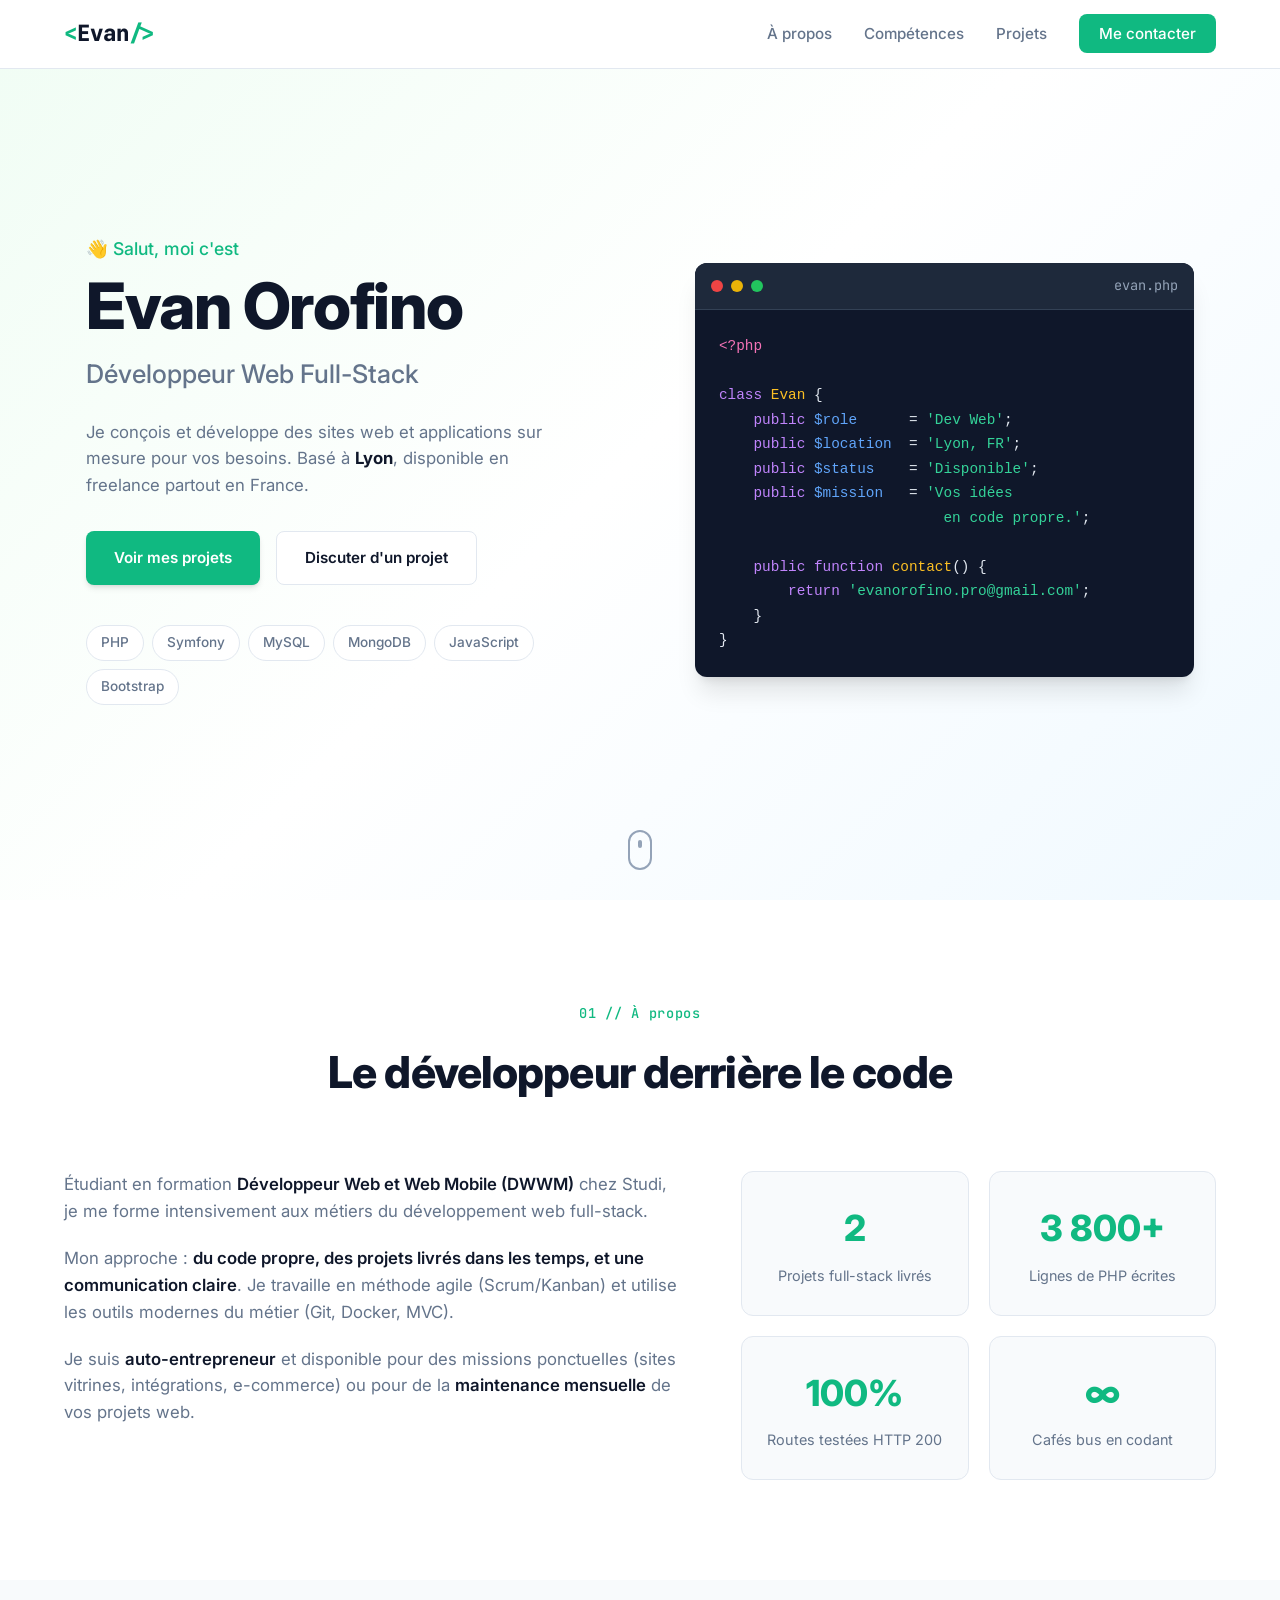
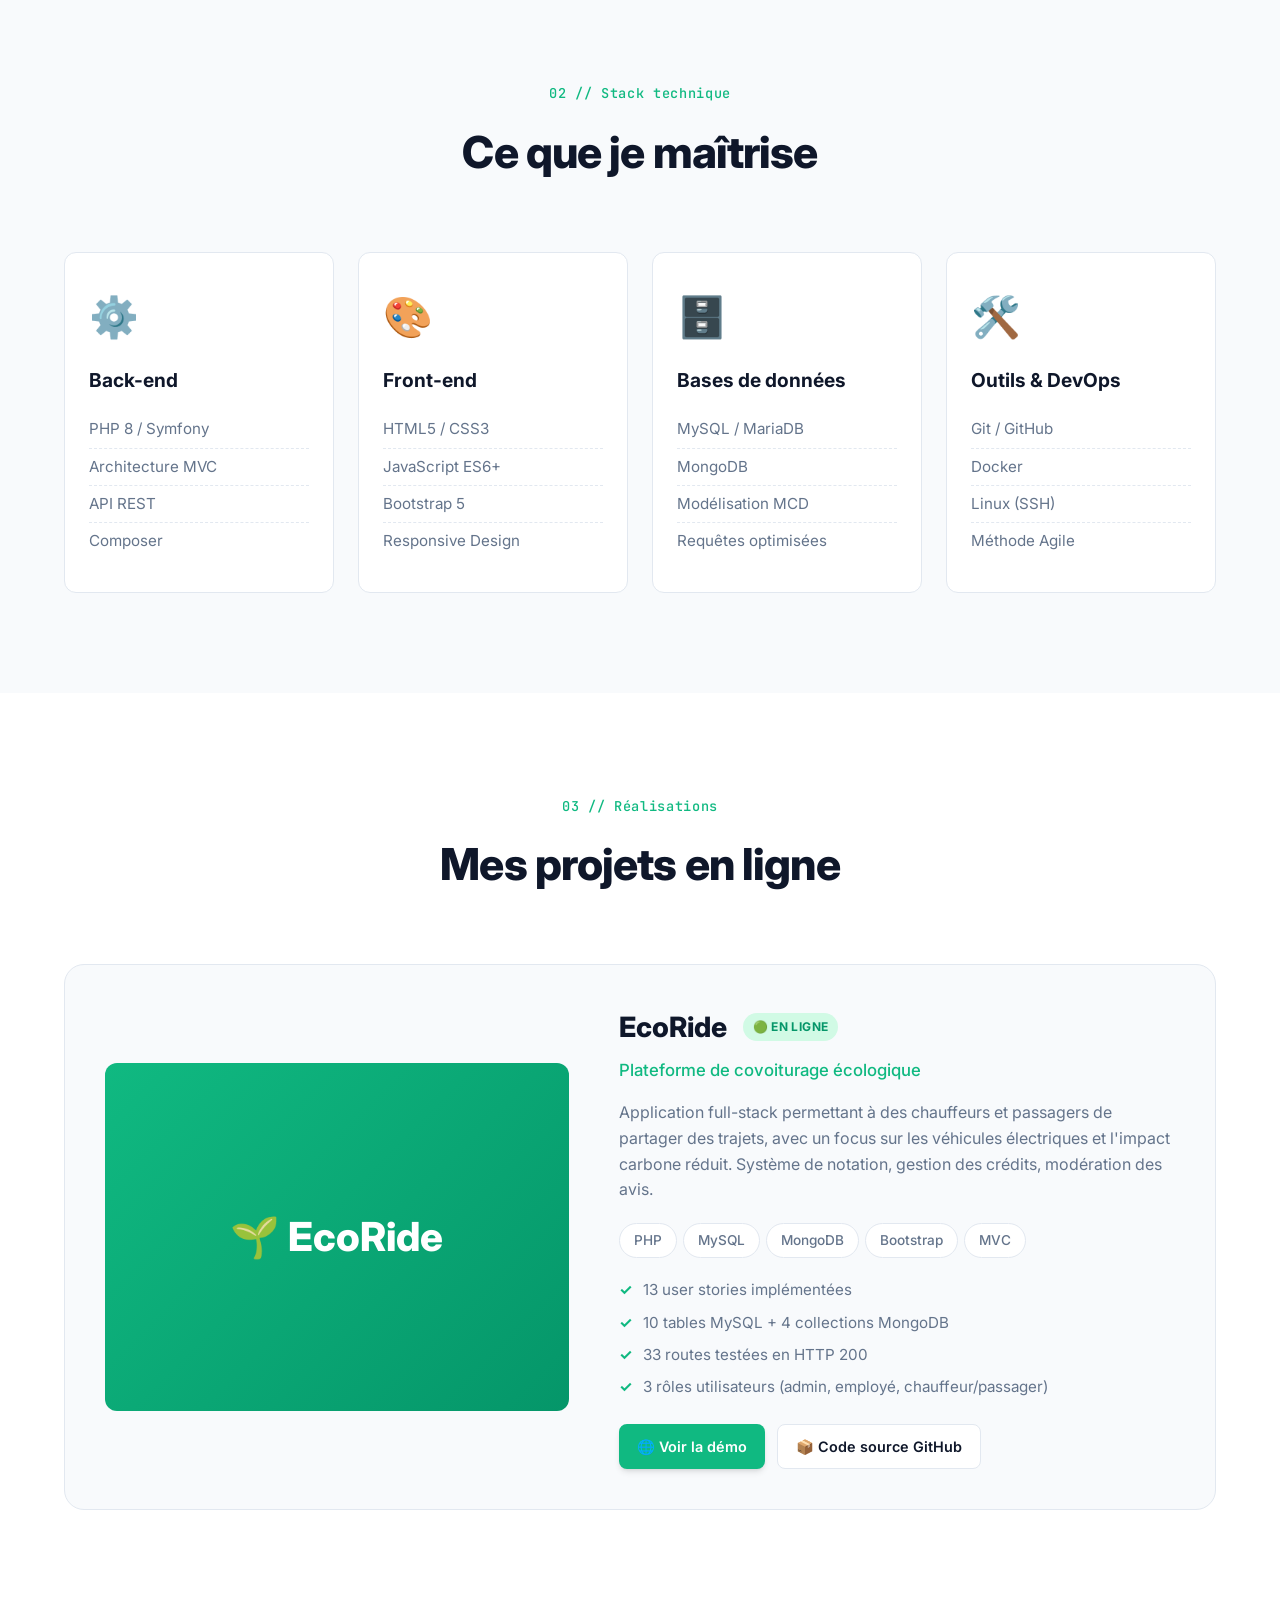
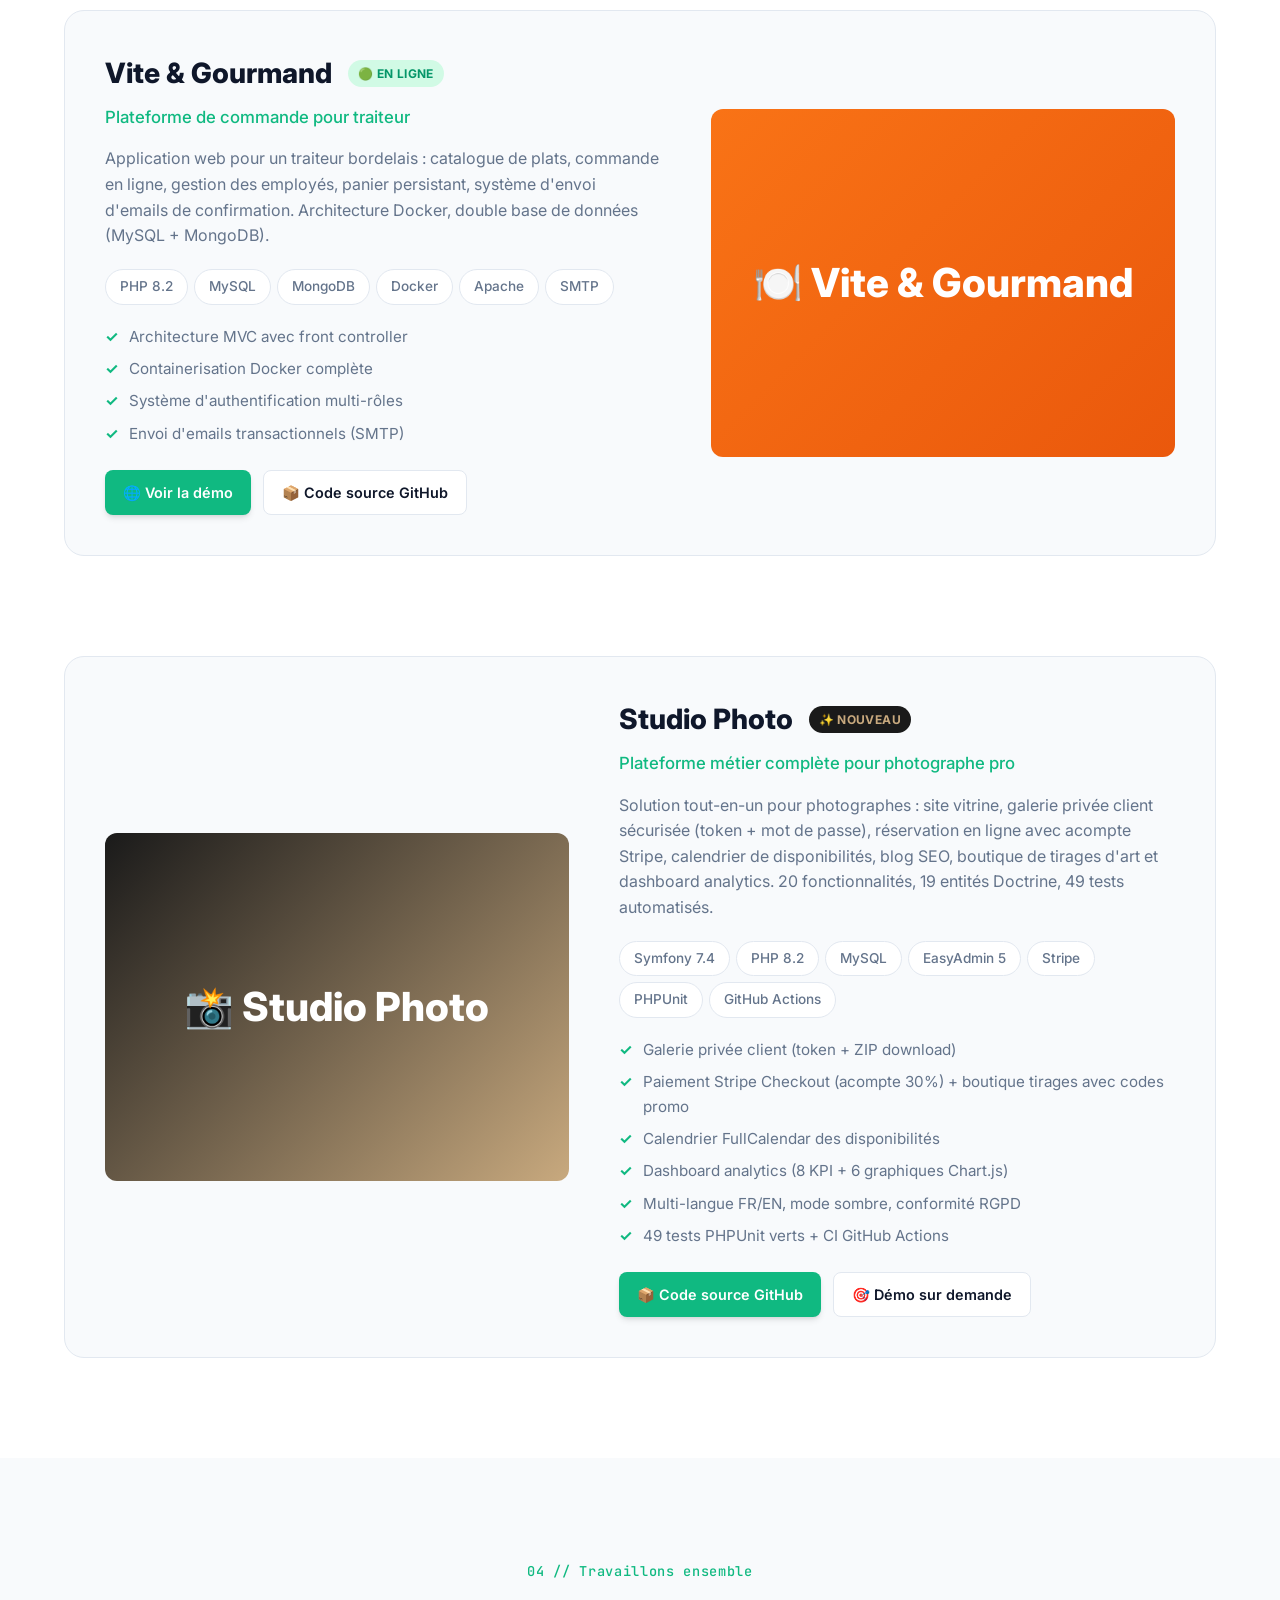
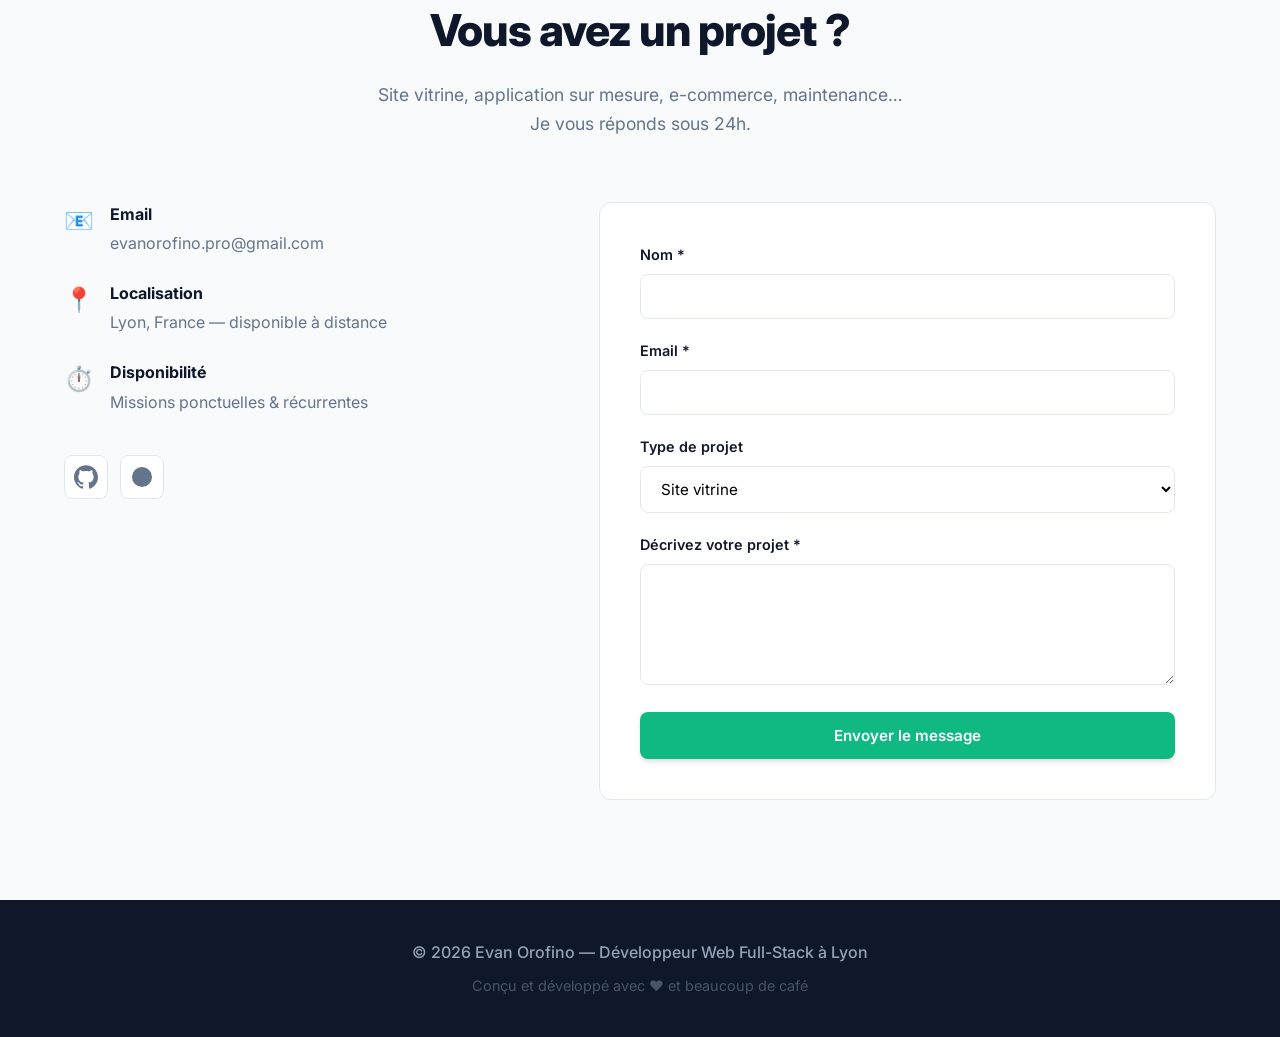
==== commit 2d5ace79: "feat: ajoute Studio Photo au portfolio 3e projet : plateforme métier complète pour photographe pro (" ====
--- a/index.html
+++ b/index.html
@@ -283,6 +283,53 @@
                 </div>
             </article>
 
+            <!-- PROJET 3 : Studio Photo -->
+            <article class="project-card">
+                <div class="project-image project-image-studio">
+                    <div class="project-overlay">
+                        <span class="project-overlay-text">📸 Studio Photo</span>
+                    </div>
+                </div>
+                <div class="project-content">
+                    <div class="project-header">
+                        <h3 class="project-title">Studio Photo</h3>
+                        <span class="project-badge project-badge-new">✨ NOUVEAU</span>
+                    </div>
+                    <p class="project-tagline">Plateforme métier complète pour photographe pro</p>
+                    <p class="project-description">
+                        Solution tout-en-un pour photographes : site vitrine, galerie privée client sécurisée
+                        (token + mot de passe), réservation en ligne avec acompte Stripe, calendrier de
+                        disponibilités, blog SEO, boutique de tirages d'art et dashboard analytics.
+                        20 fonctionnalités, 19 entités Doctrine, 49 tests automatisés.
+                    </p>
+                    <div class="project-tech">
+                        <span class="tech-pill">Symfony 7.4</span>
+                        <span class="tech-pill">PHP 8.2</span>
+                        <span class="tech-pill">MySQL</span>
+                        <span class="tech-pill">EasyAdmin 5</span>
+                        <span class="tech-pill">Stripe</span>
+                        <span class="tech-pill">PHPUnit</span>
+                        <span class="tech-pill">GitHub Actions</span>
+                    </div>
+                    <ul class="project-features">
+                        <li>Galerie privée client (token + ZIP download)</li>
+                        <li>Paiement Stripe Checkout (acompte 30%) + boutique tirages avec codes promo</li>
+                        <li>Calendrier FullCalendar des disponibilités</li>
+                        <li>Dashboard analytics (8 KPI + 6 graphiques Chart.js)</li>
+                        <li>Multi-langue FR/EN, mode sombre, conformité RGPD</li>
+                        <li>49 tests PHPUnit verts + CI GitHub Actions</li>
+                    </ul>
+                    <div class="project-links">
+                        <a href="https://github.com/EvanOROFINO/studio-photo" target="_blank" rel="noopener" class="btn btn-primary btn-sm">
+                            📦 Code source GitHub
+                        </a>
+                        <a href="#contact" class="btn btn-secondary btn-sm">
+                            🎯 Démo sur demande
+                        </a>
+                    </div>
+                </div>
+            </article>
+
         </div>
     </section>
 
--- a/style.css
+++ b/style.css
@@ -472,6 +472,10 @@
   background: linear-gradient(135deg, #f97316 0%, #ea580c 100%);
 }
 
+.project-image-studio {
+  background: linear-gradient(135deg, #1a1a1a 0%, #c8a97e 100%);
+}
+
 .project-overlay {
   text-align: center;
   color: white;
@@ -511,6 +515,11 @@
 .project-badge-soon {
   background: #fef3c7;
   color: #b45309;
+}
+
+.project-badge-new {
+  background: #1a1a1a;
+  color: #c8a97e;
 }
 
 .project-tagline {
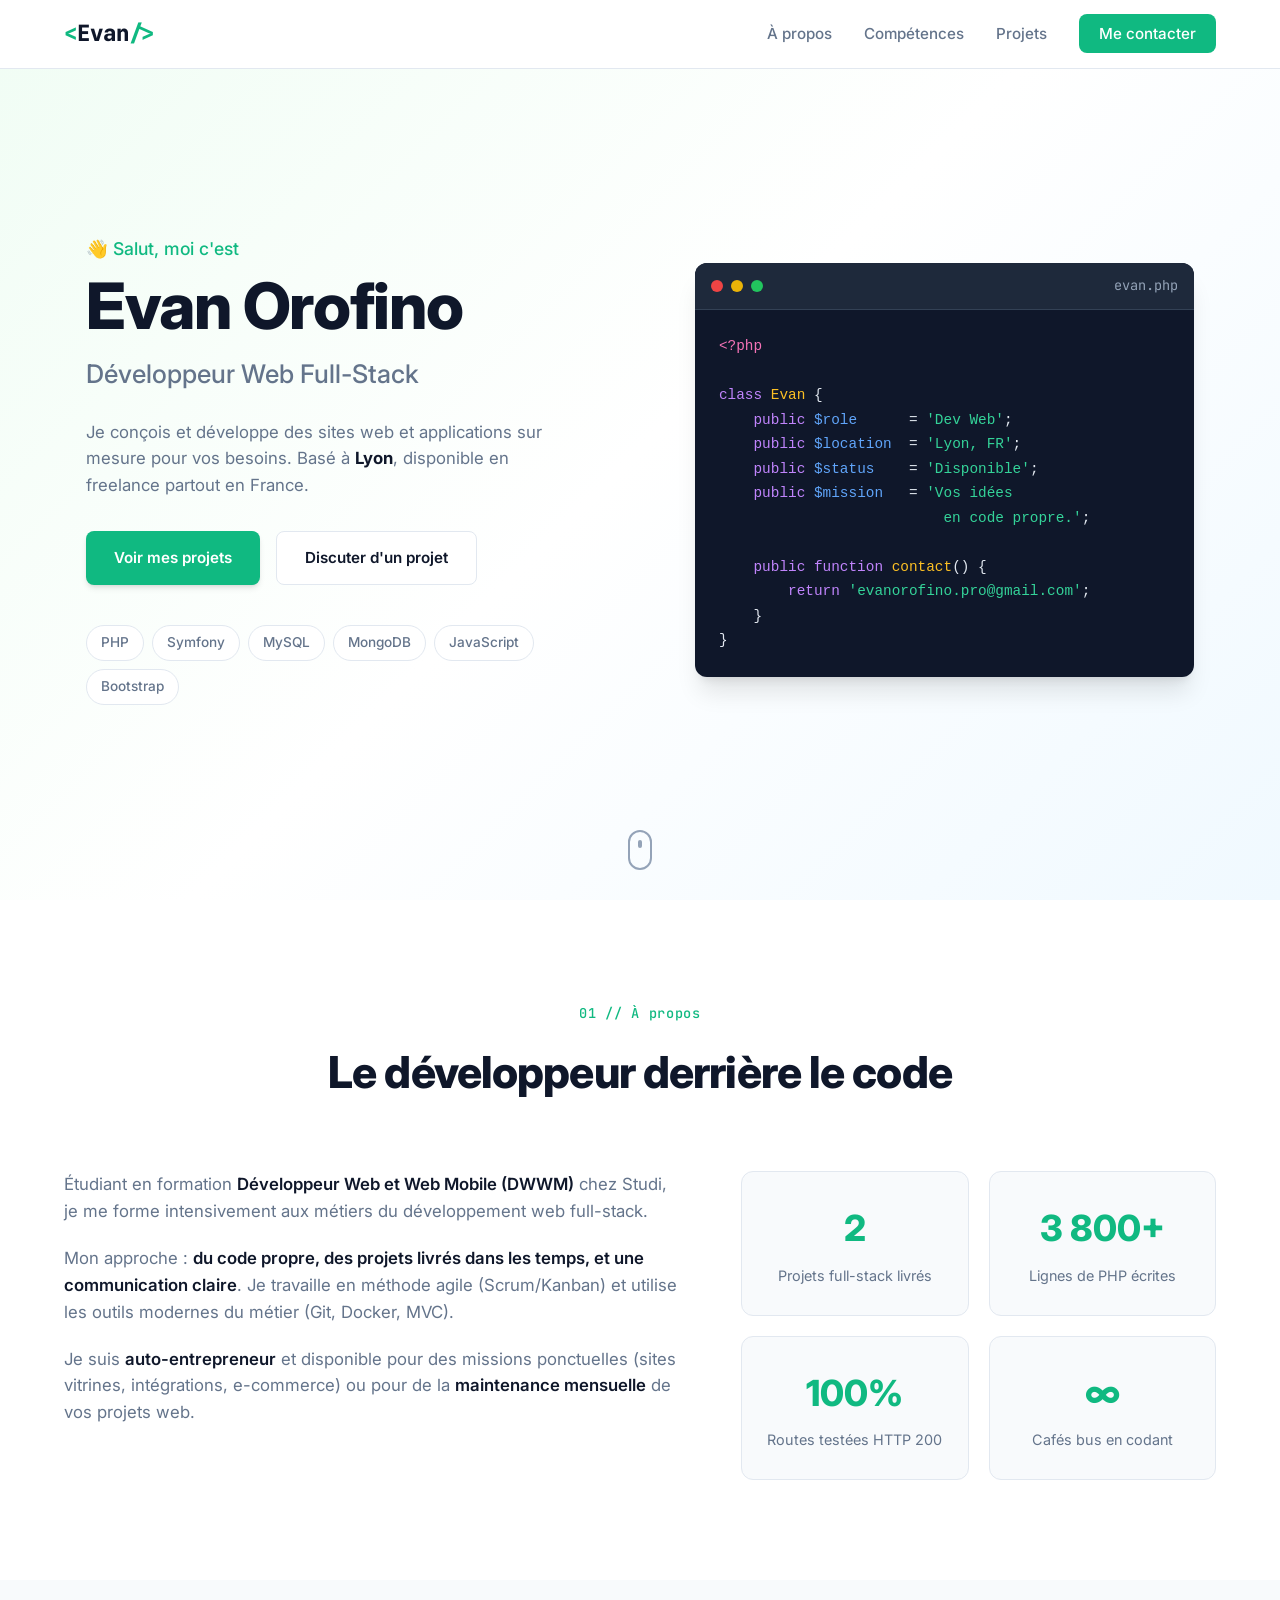
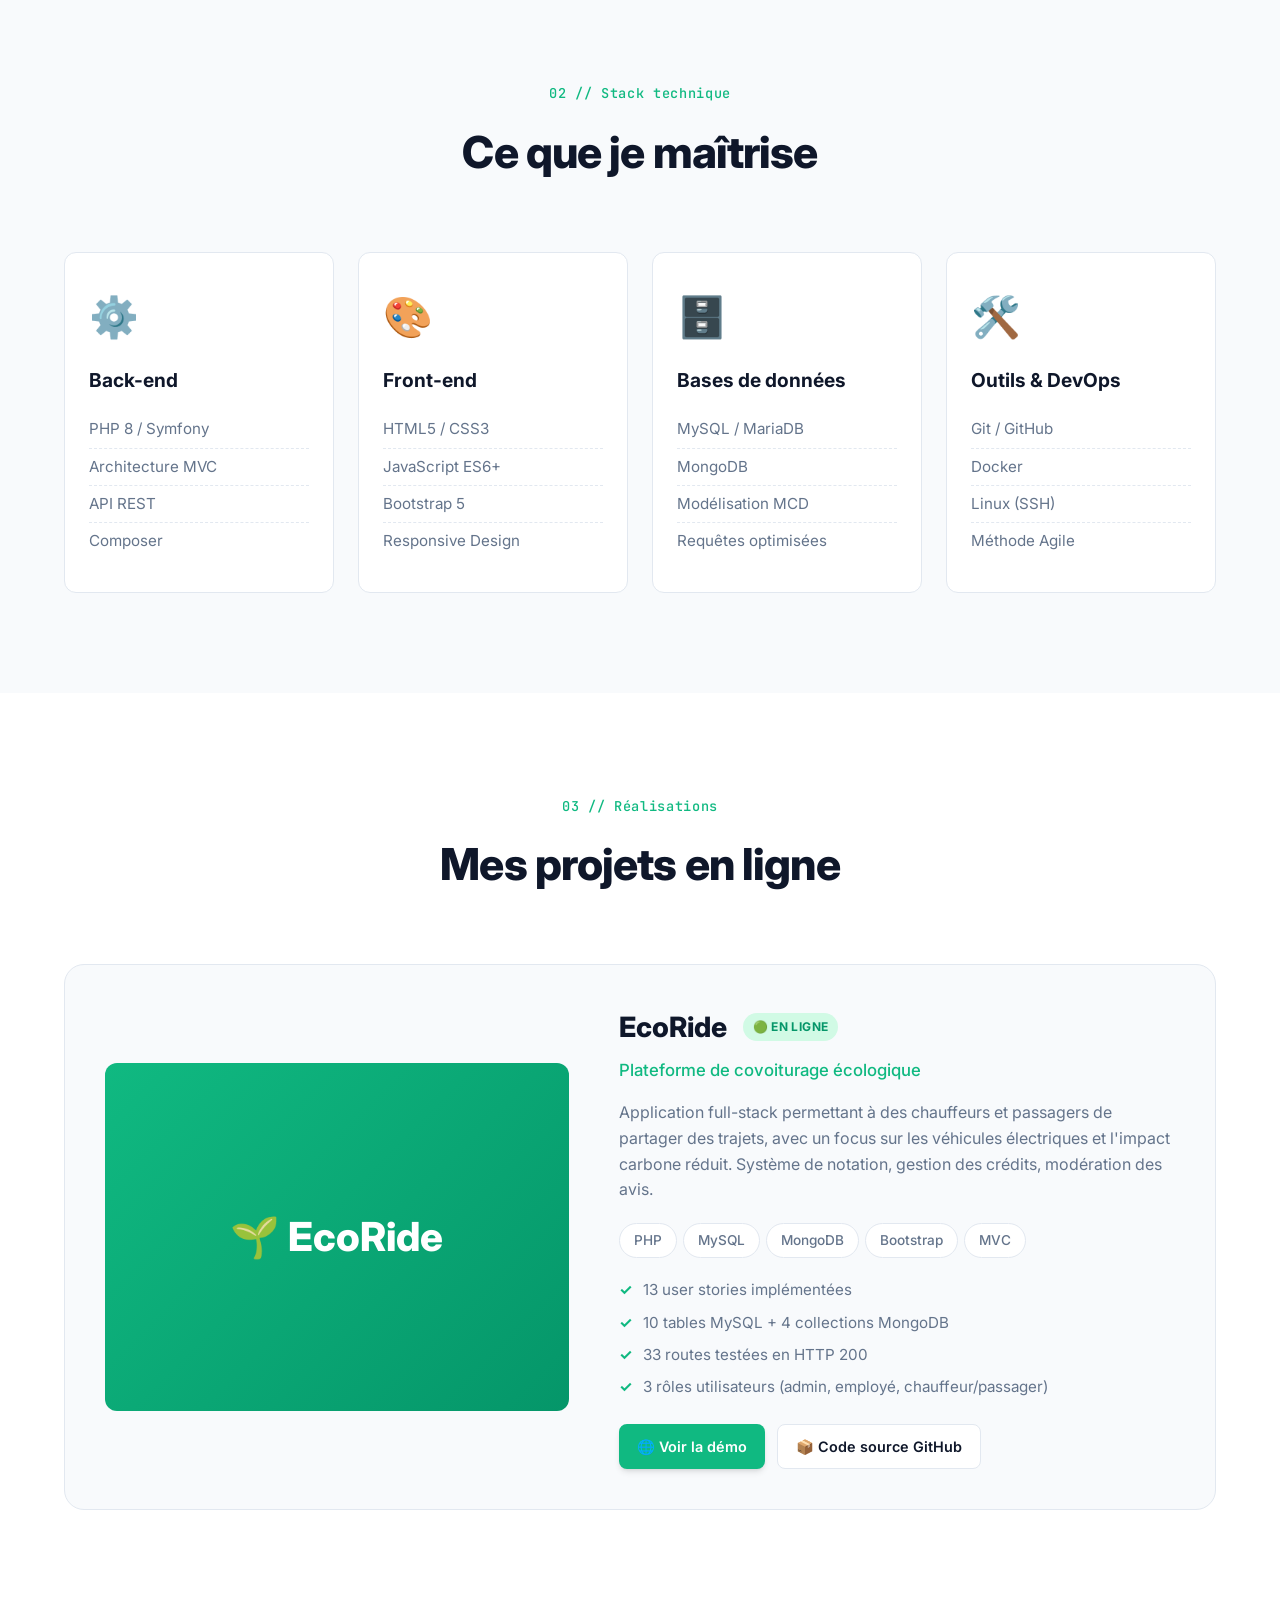
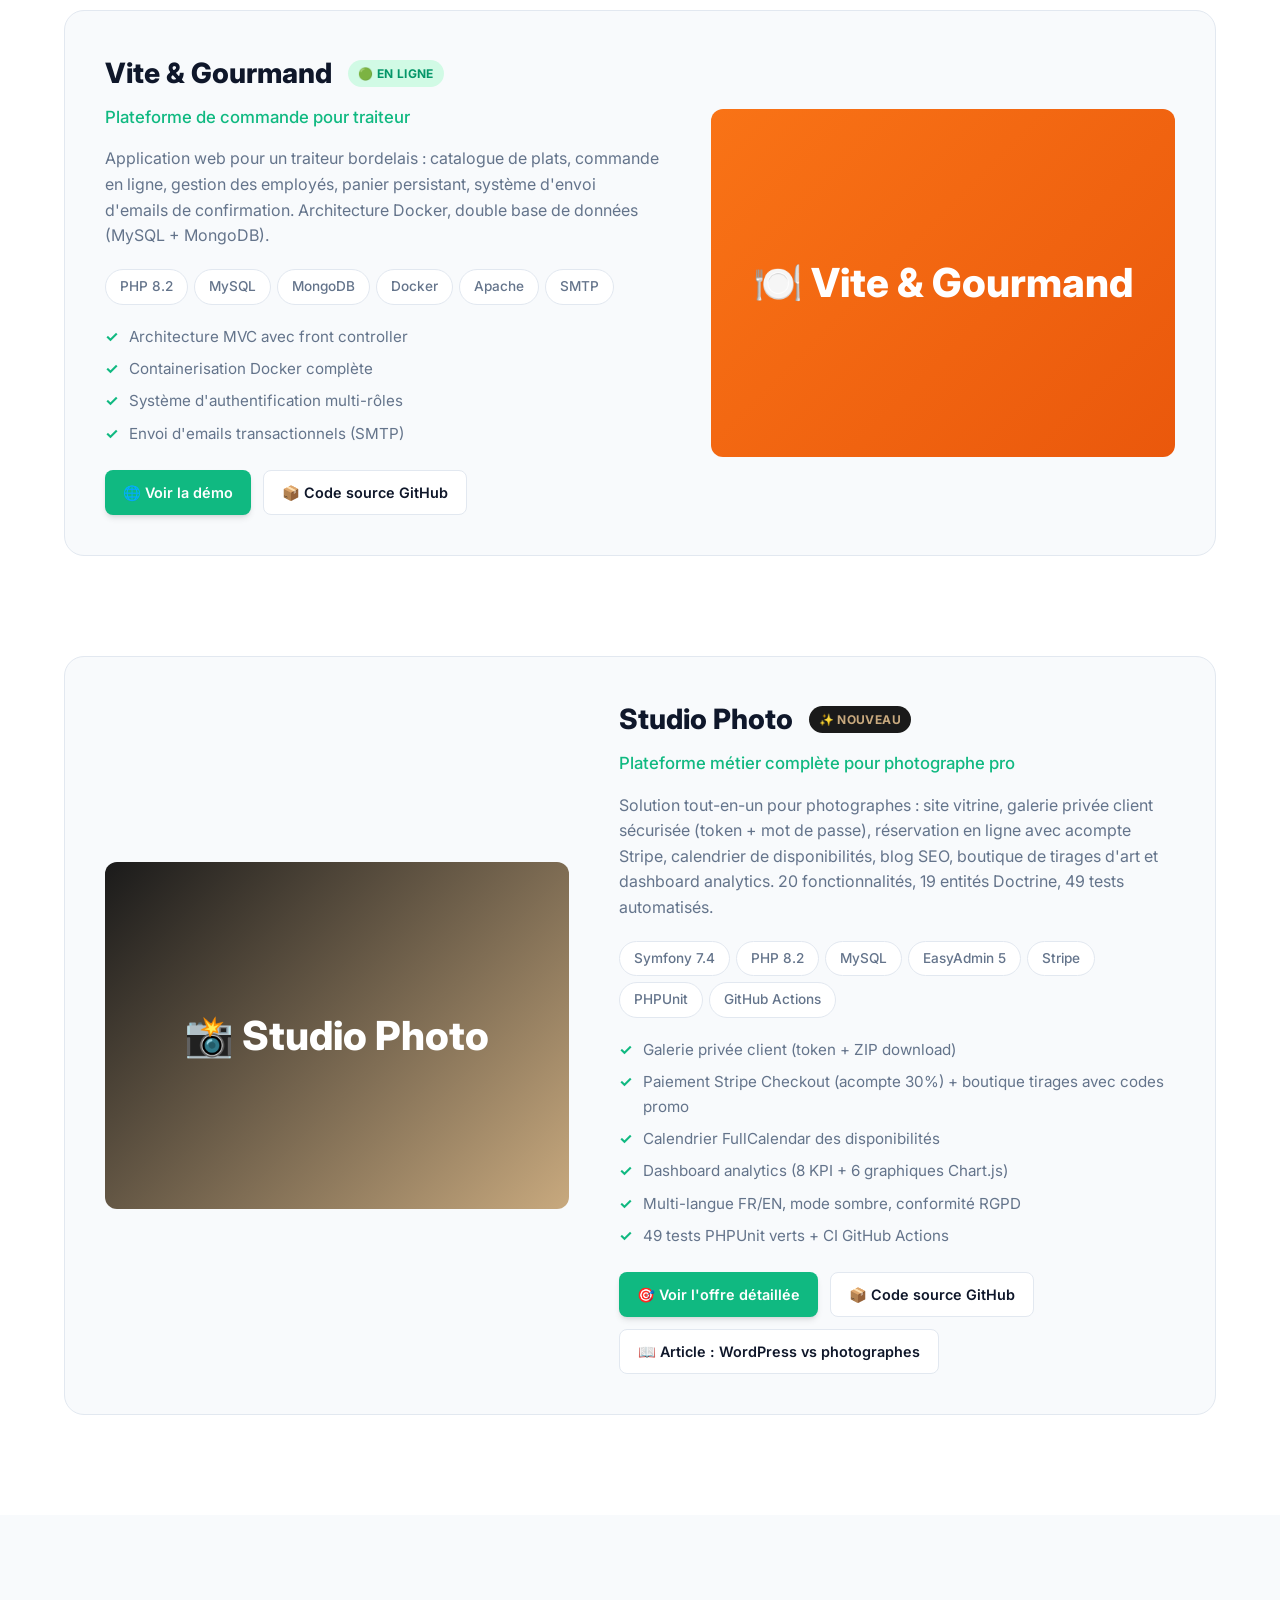
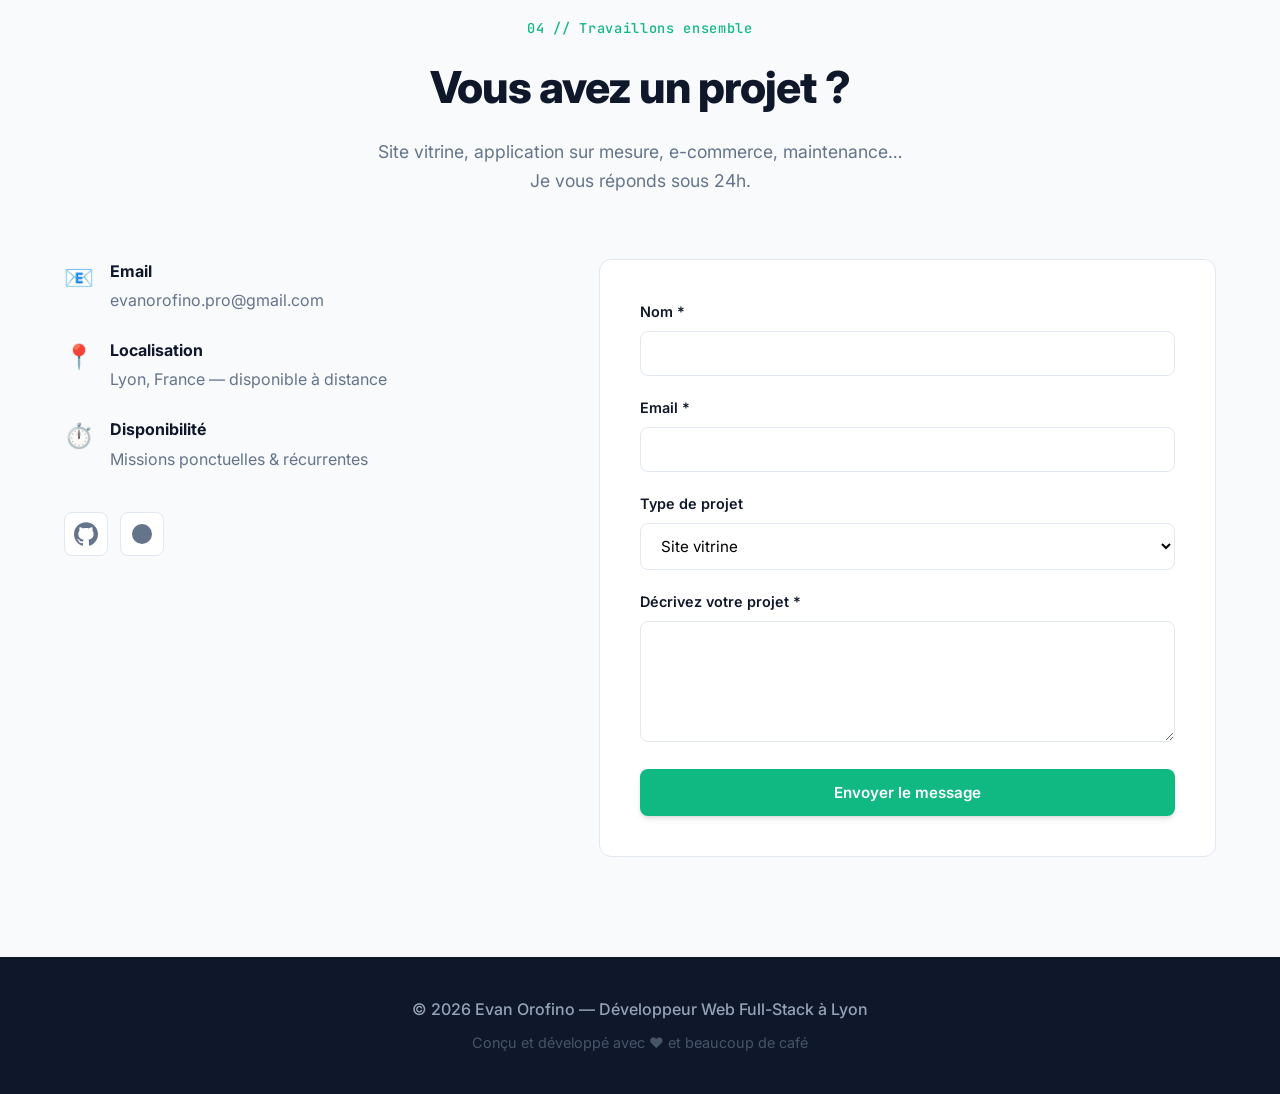
==== commit ede9a9e0: "Ajouter article blog "WordPress vs photographes" + lien depuis index - blog-wordpress-photographes.h" ====
--- a/index.html
+++ b/index.html
@@ -320,11 +320,14 @@
                         <li>49 tests PHPUnit verts + CI GitHub Actions</li>
                     </ul>
                     <div class="project-links">
-                        <a href="https://github.com/EvanOROFINO/studio-photo" target="_blank" rel="noopener" class="btn btn-primary btn-sm">
+                        <a href="studio-photo.html" class="btn btn-primary btn-sm">
+                            🎯 Voir l'offre détaillée
+                        </a>
+                        <a href="https://github.com/EvanOROFINO/studio-photo" target="_blank" rel="noopener" class="btn btn-secondary btn-sm">
                             📦 Code source GitHub
                         </a>
-                        <a href="#contact" class="btn btn-secondary btn-sm">
-                            🎯 Démo sur demande
+                        <a href="blog-wordpress-photographes.html" class="btn btn-secondary btn-sm">
+                            📖 Article : WordPress vs photographes
                         </a>
                     </div>
                 </div>
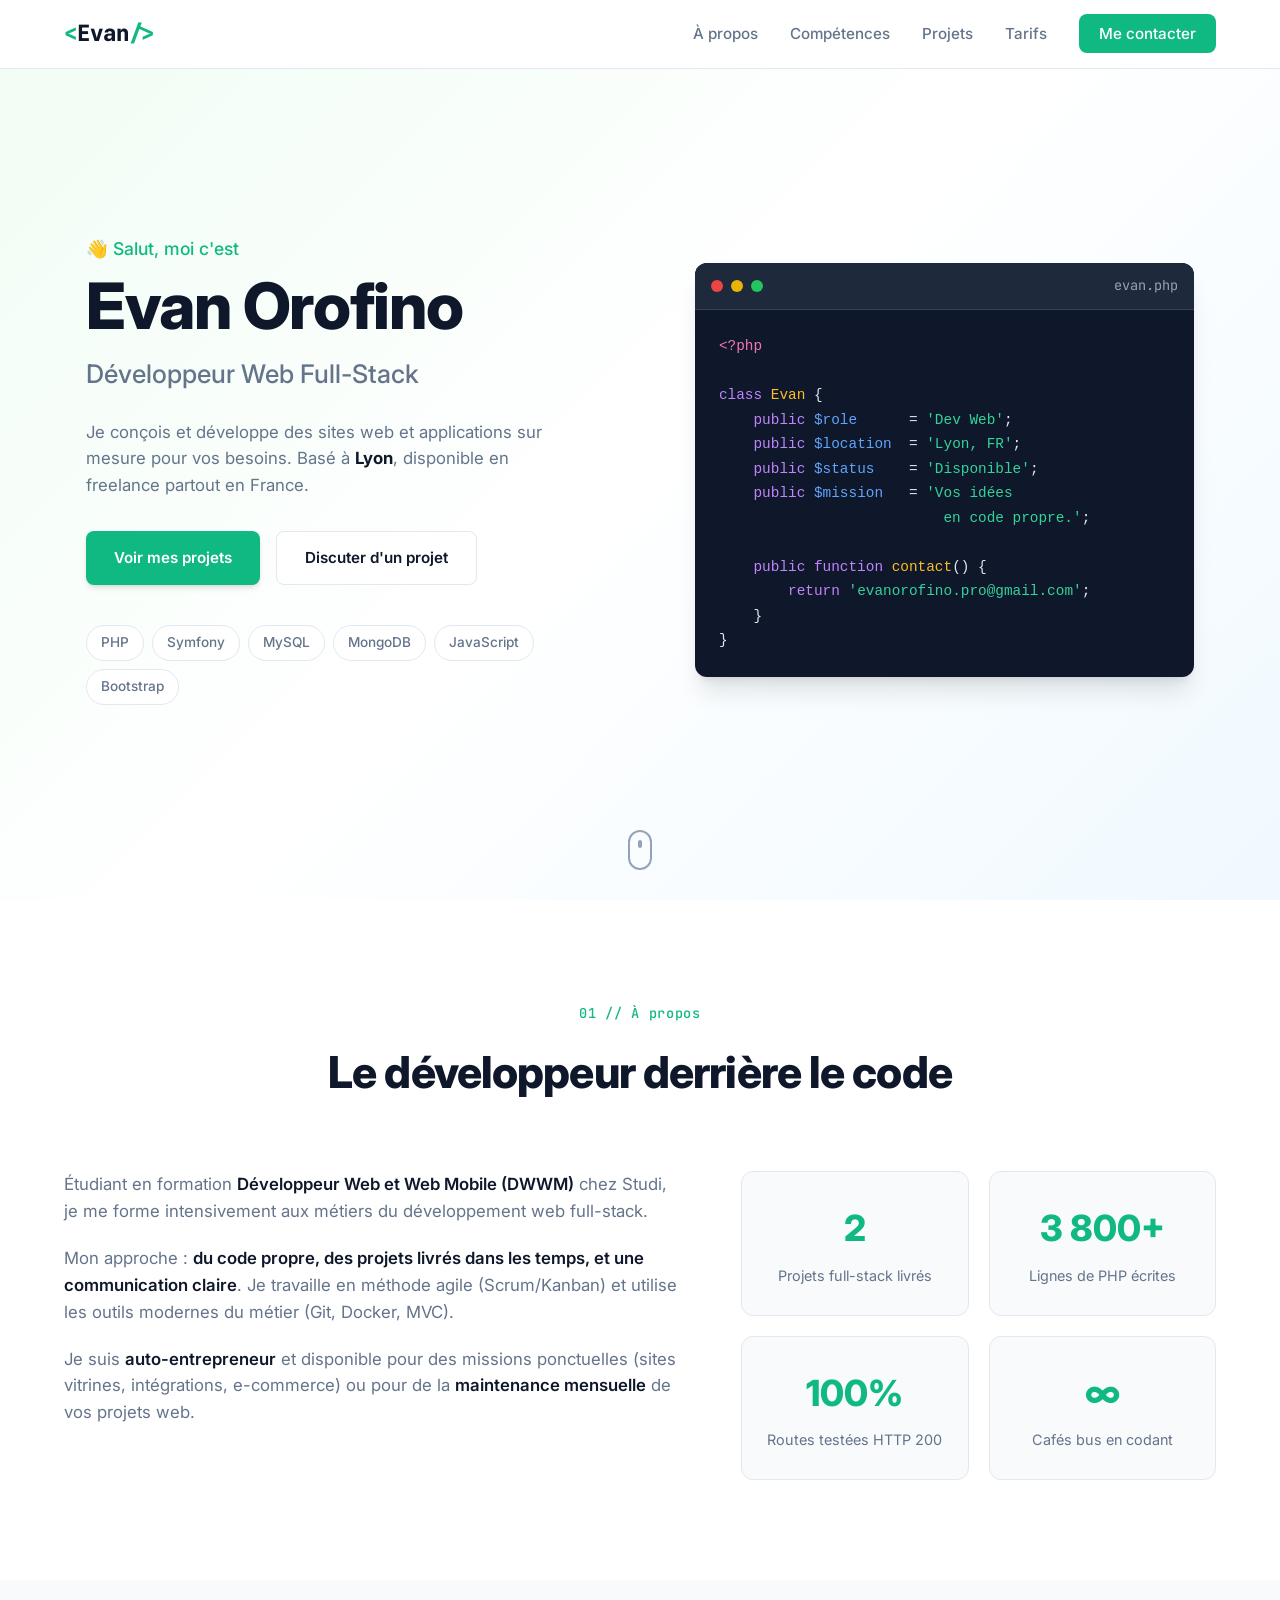
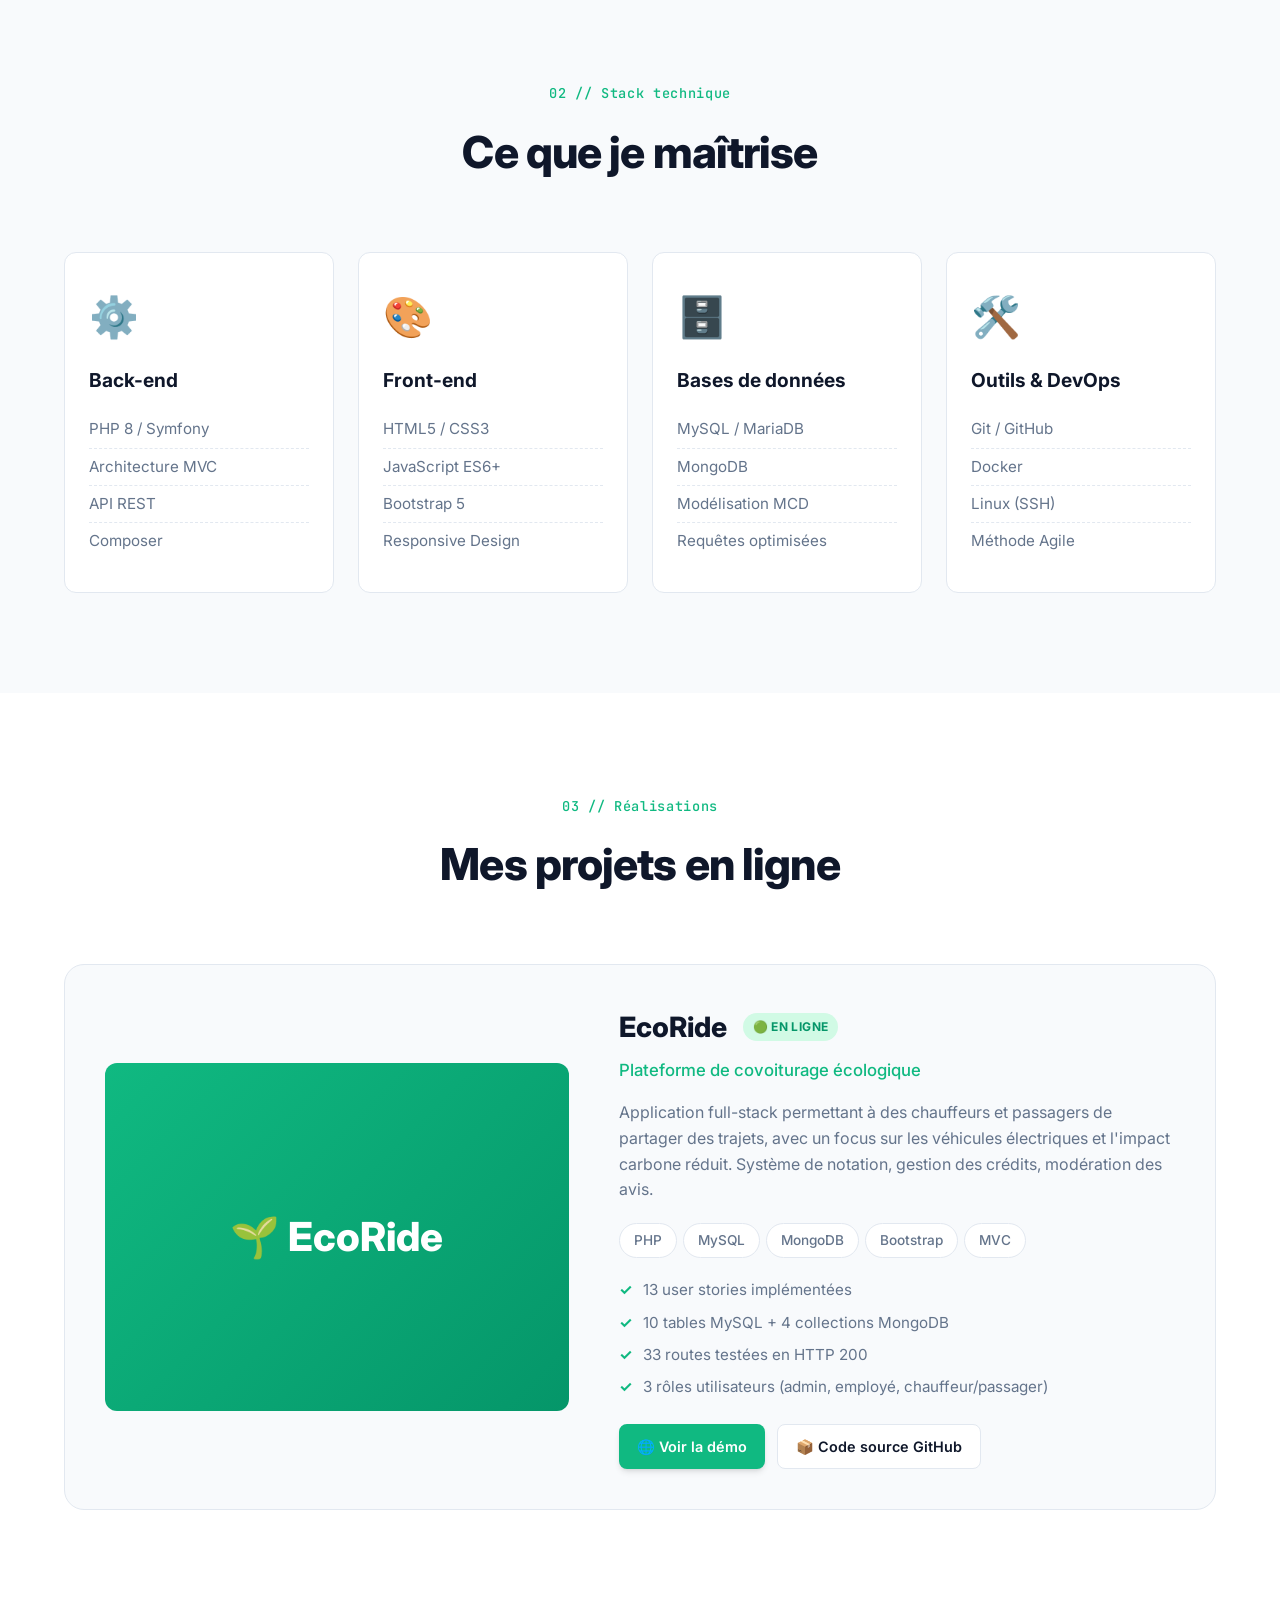
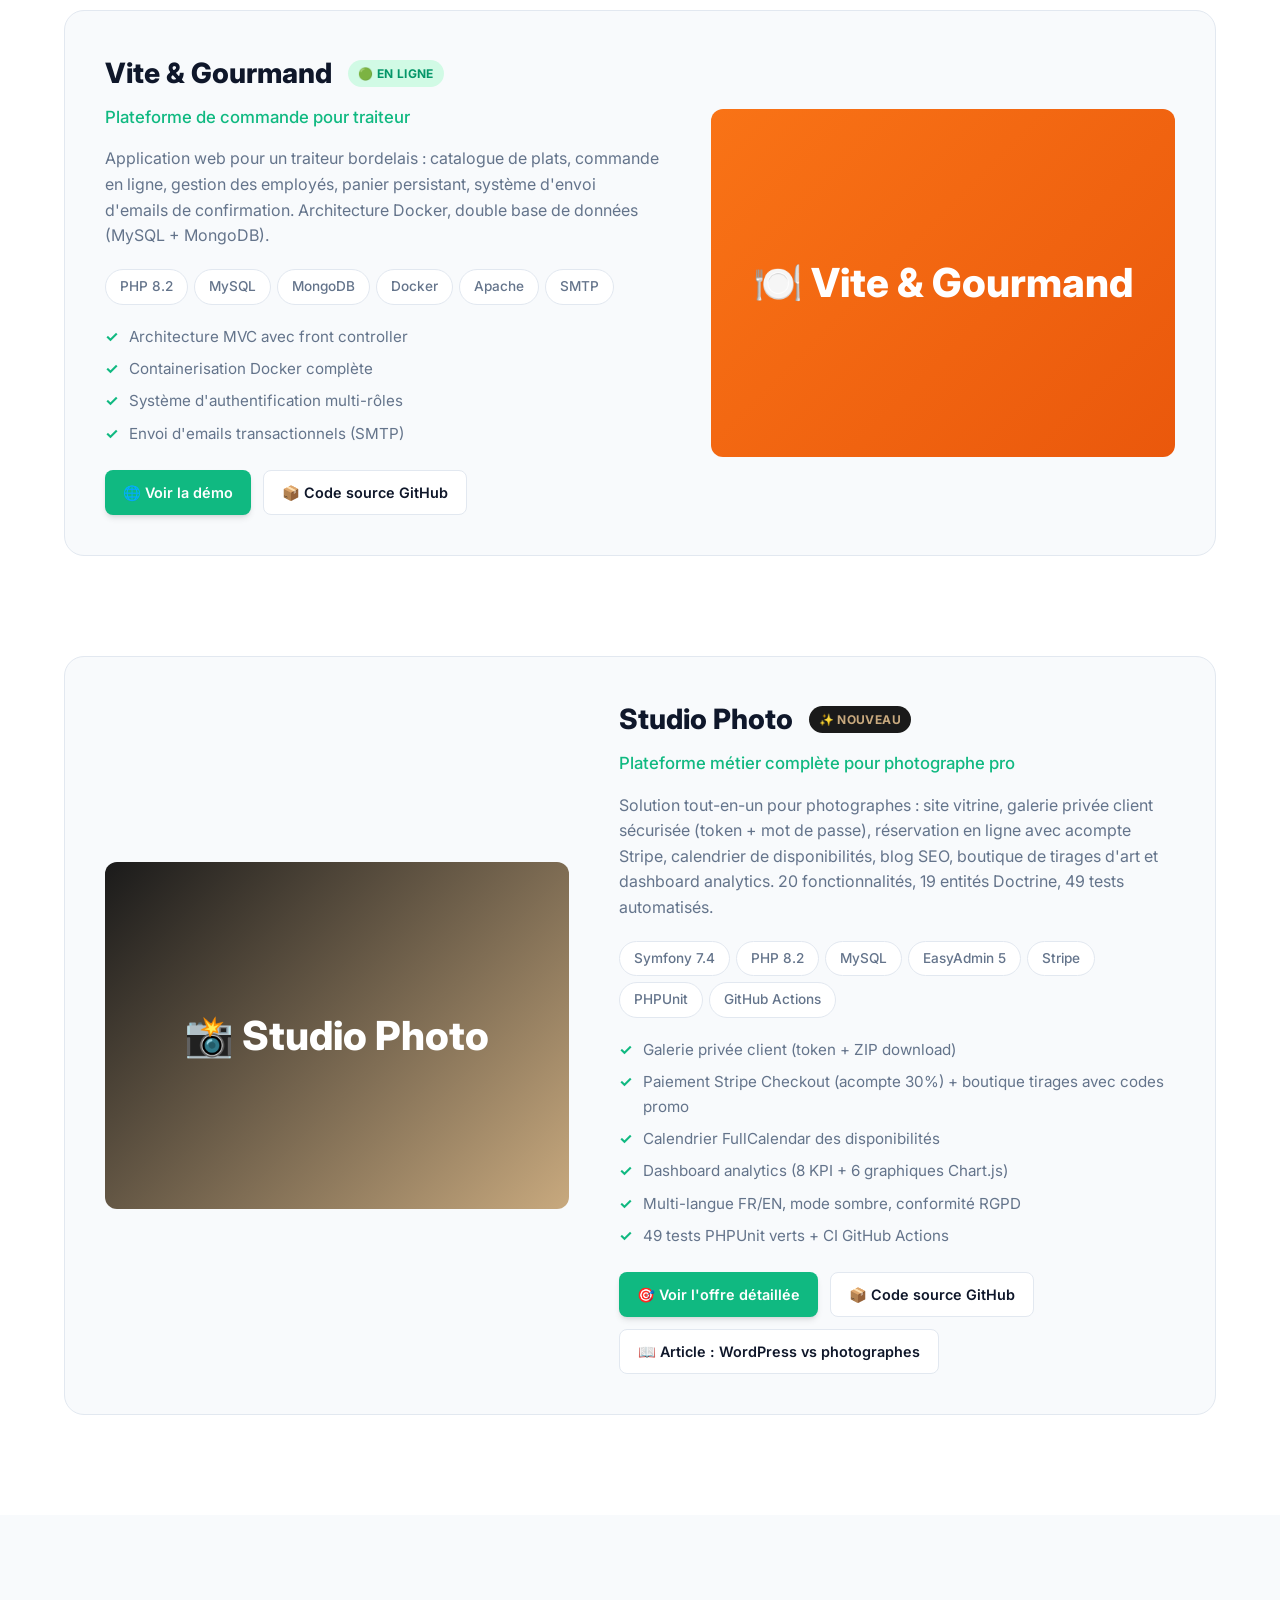
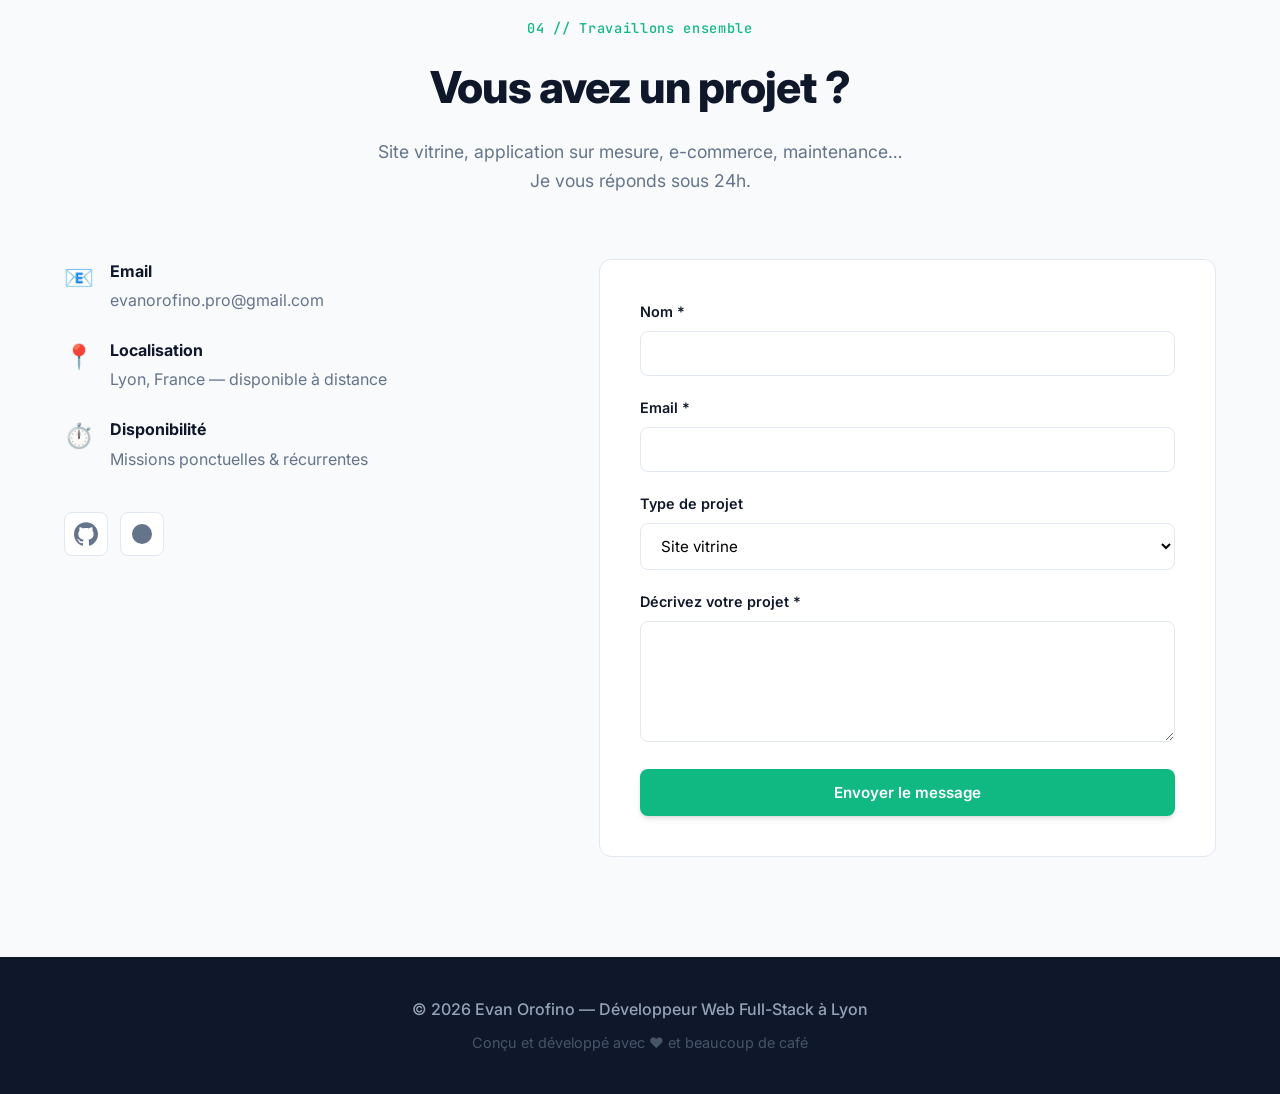
==== commit 0de32bfb: "Ajouter page tarifs (Essential/Pro/Premium) + comparatif SaaS - tarifs.html : 3 offres claires   * E" ====
--- a/index.html
+++ b/index.html
@@ -29,6 +29,7 @@
                 <li><a href="#about">À propos</a></li>
                 <li><a href="#skills">Compétences</a></li>
                 <li><a href="#projects">Projets</a></li>
+                <li><a href="tarifs.html">Tarifs</a></li>
                 <li><a href="#contact" class="nav-cta">Me contacter</a></li>
             </ul>
             <button class="burger" aria-label="Menu">
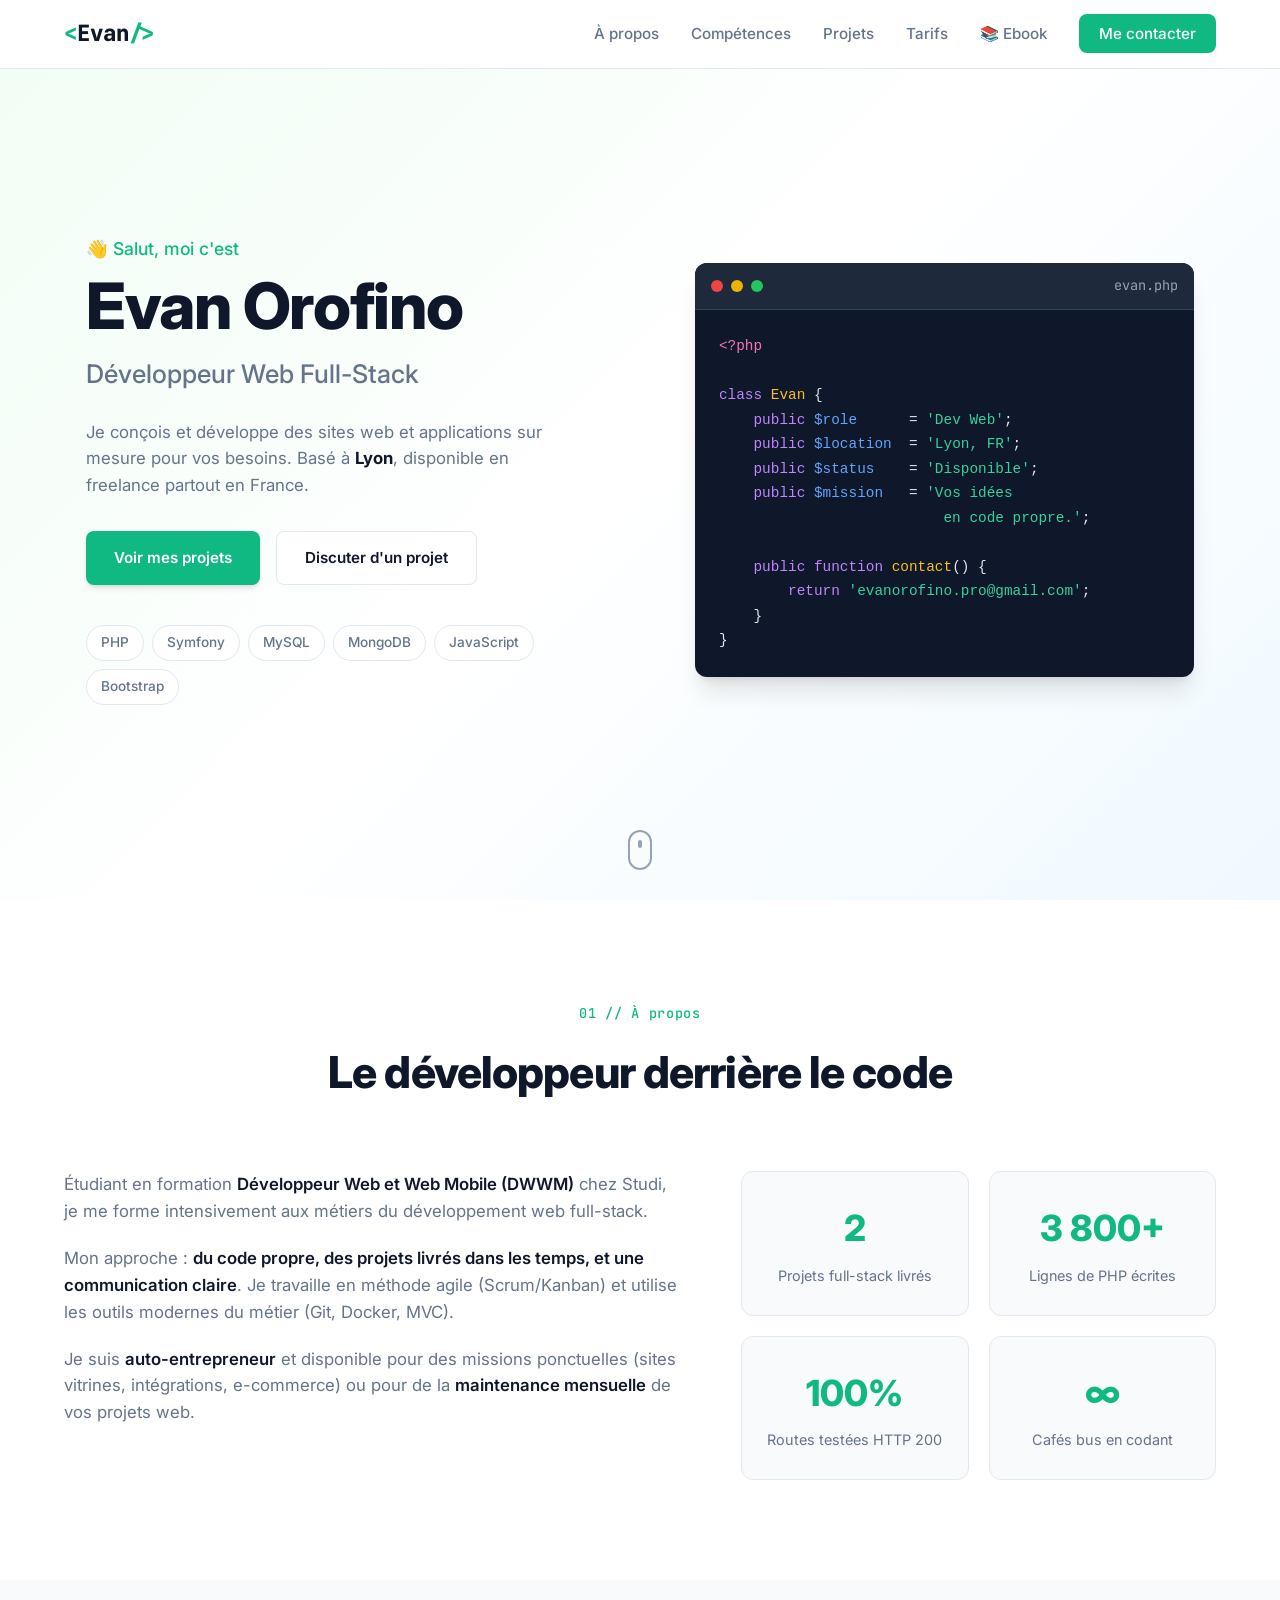
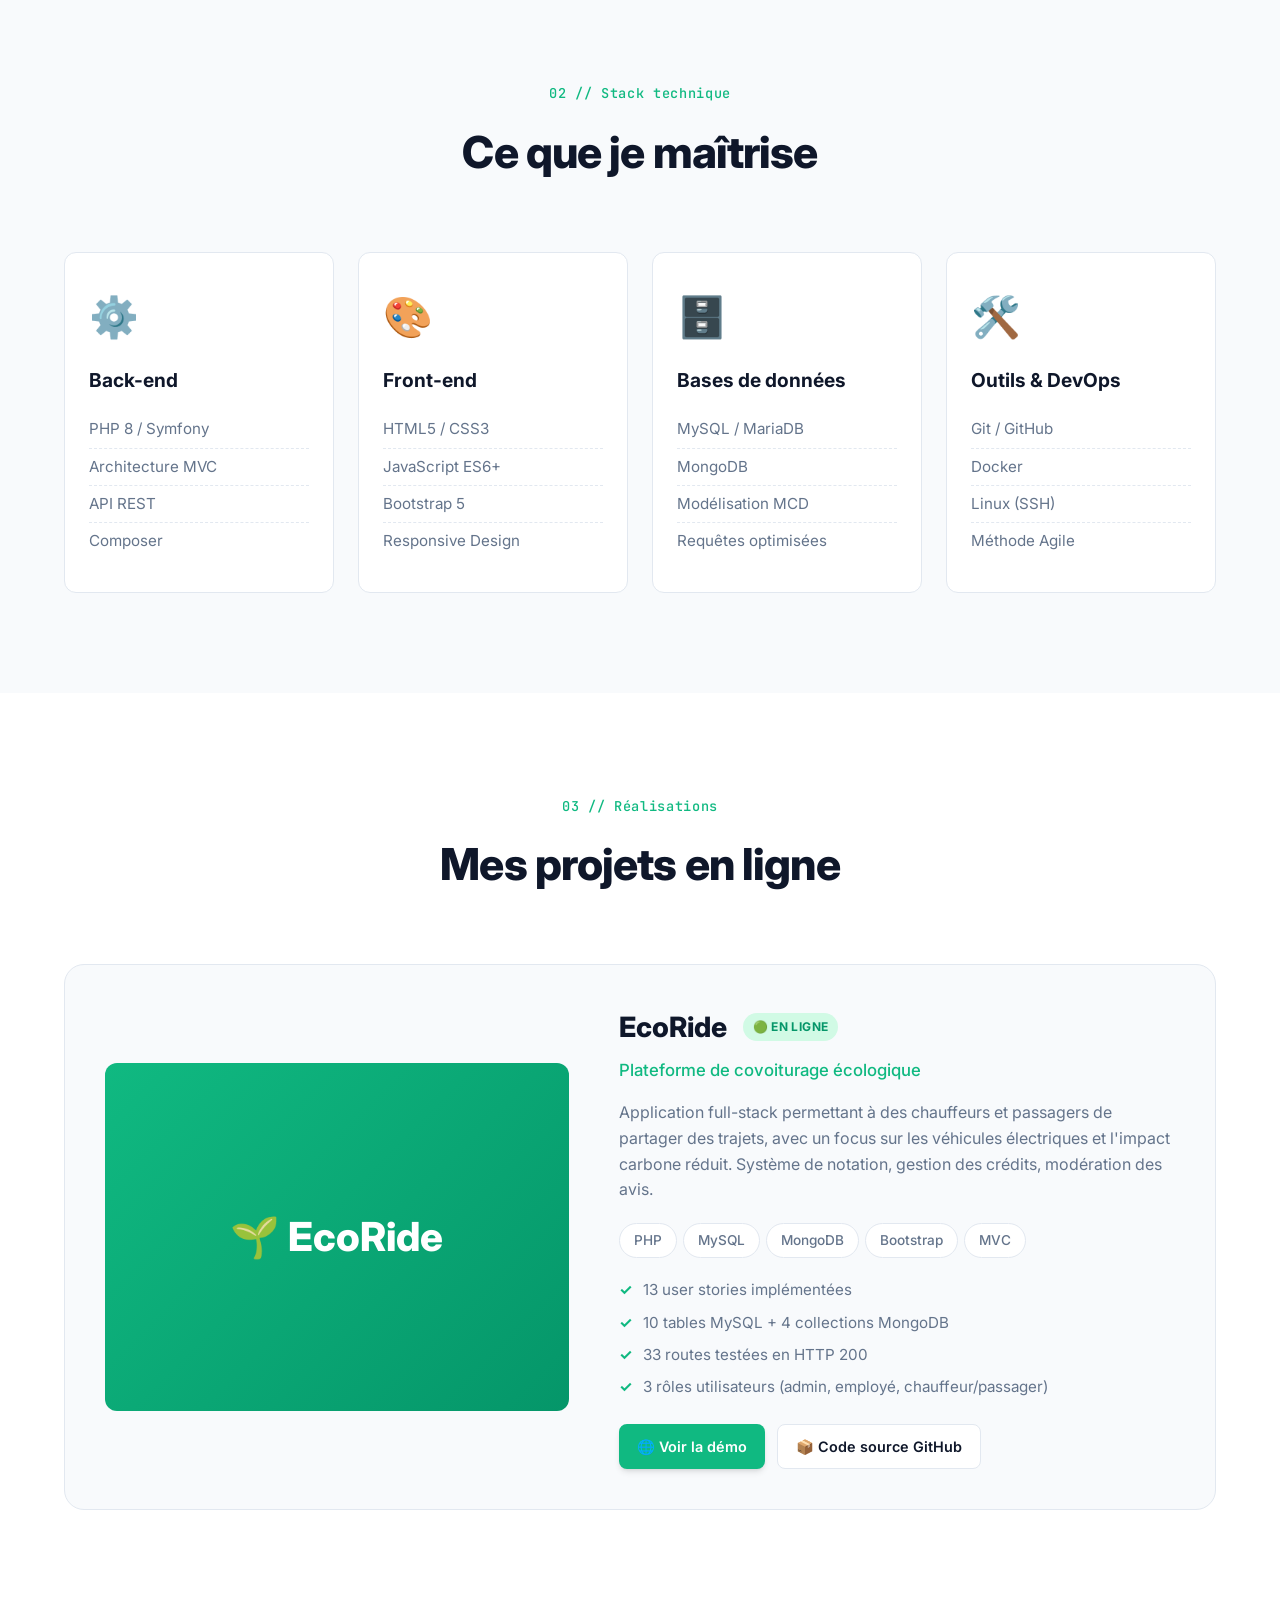
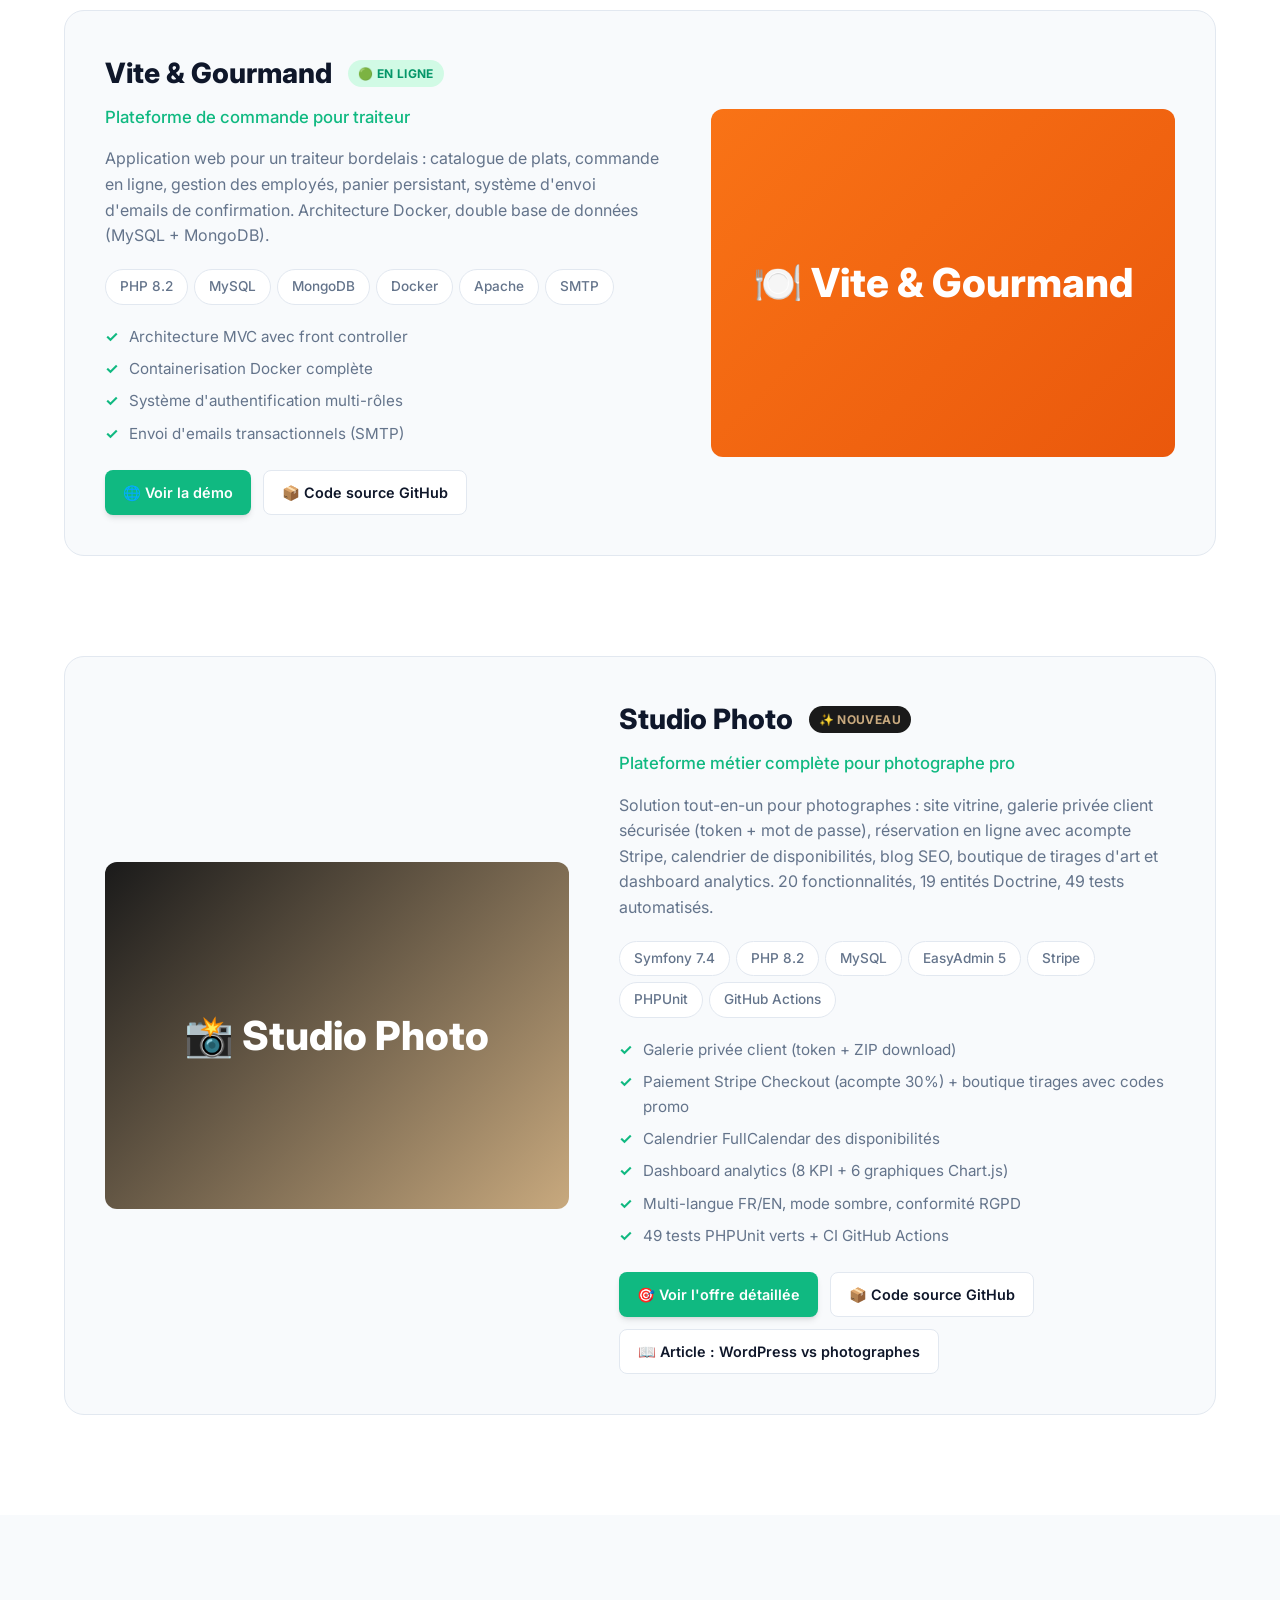
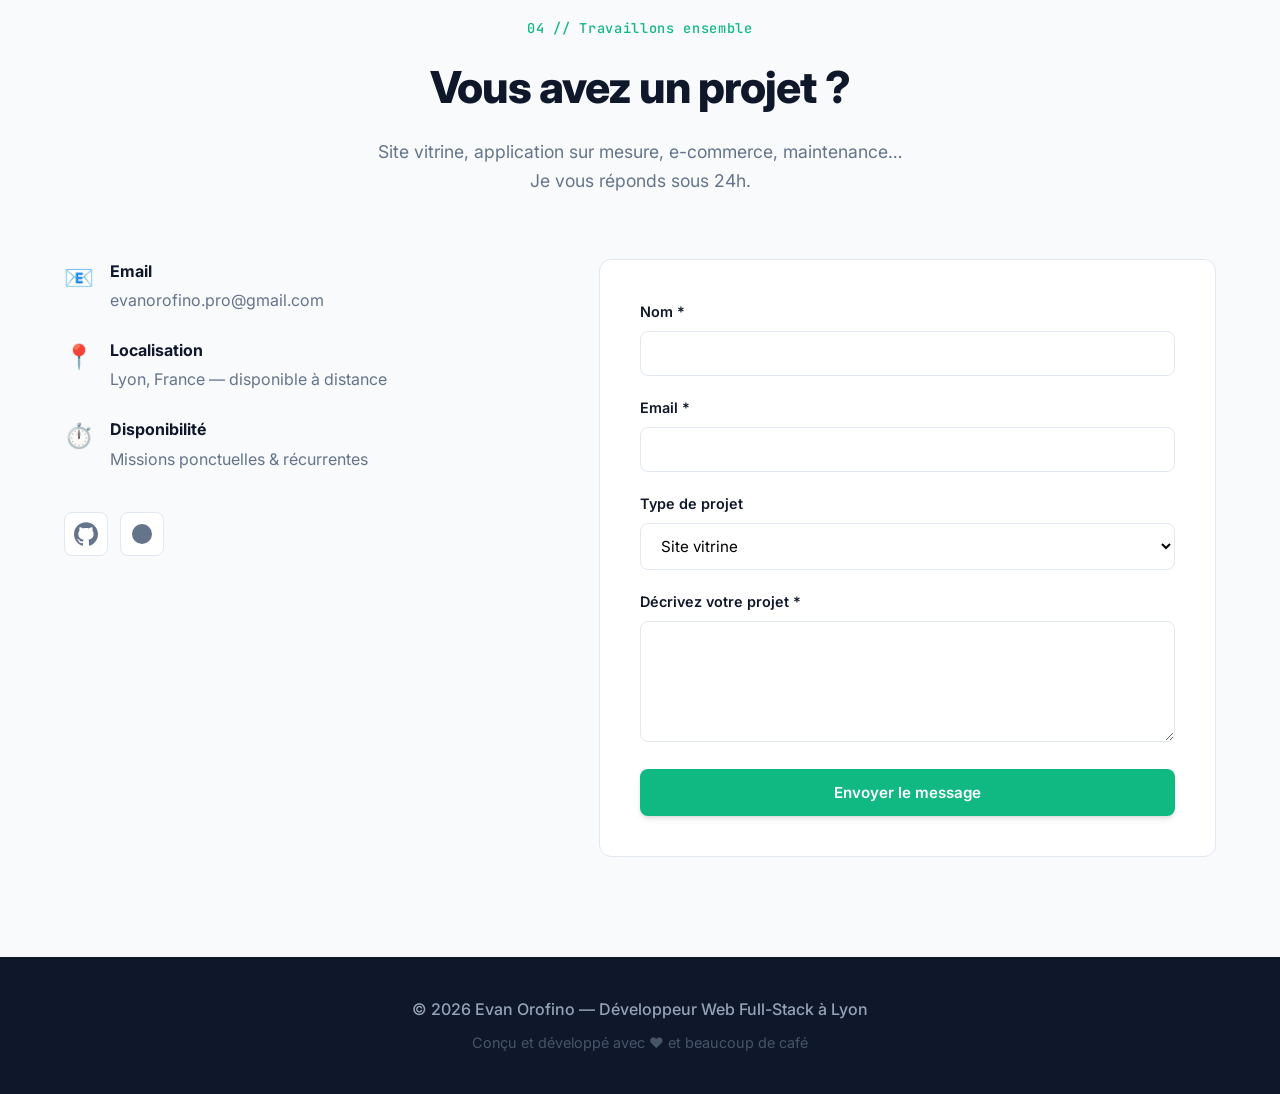
==== commit a5b709f9: "Ajouter ebook PDF lead magnet + landing capture email - Guide-Site-Metier-Photographe-Pro.pdf : 8 pa" ====
--- a/index.html
+++ b/index.html
@@ -30,6 +30,7 @@
                 <li><a href="#skills">Compétences</a></li>
                 <li><a href="#projects">Projets</a></li>
                 <li><a href="tarifs.html">Tarifs</a></li>
+                <li><a href="ebook.html">📚 Ebook</a></li>
                 <li><a href="#contact" class="nav-cta">Me contacter</a></li>
             </ul>
             <button class="burger" aria-label="Menu">
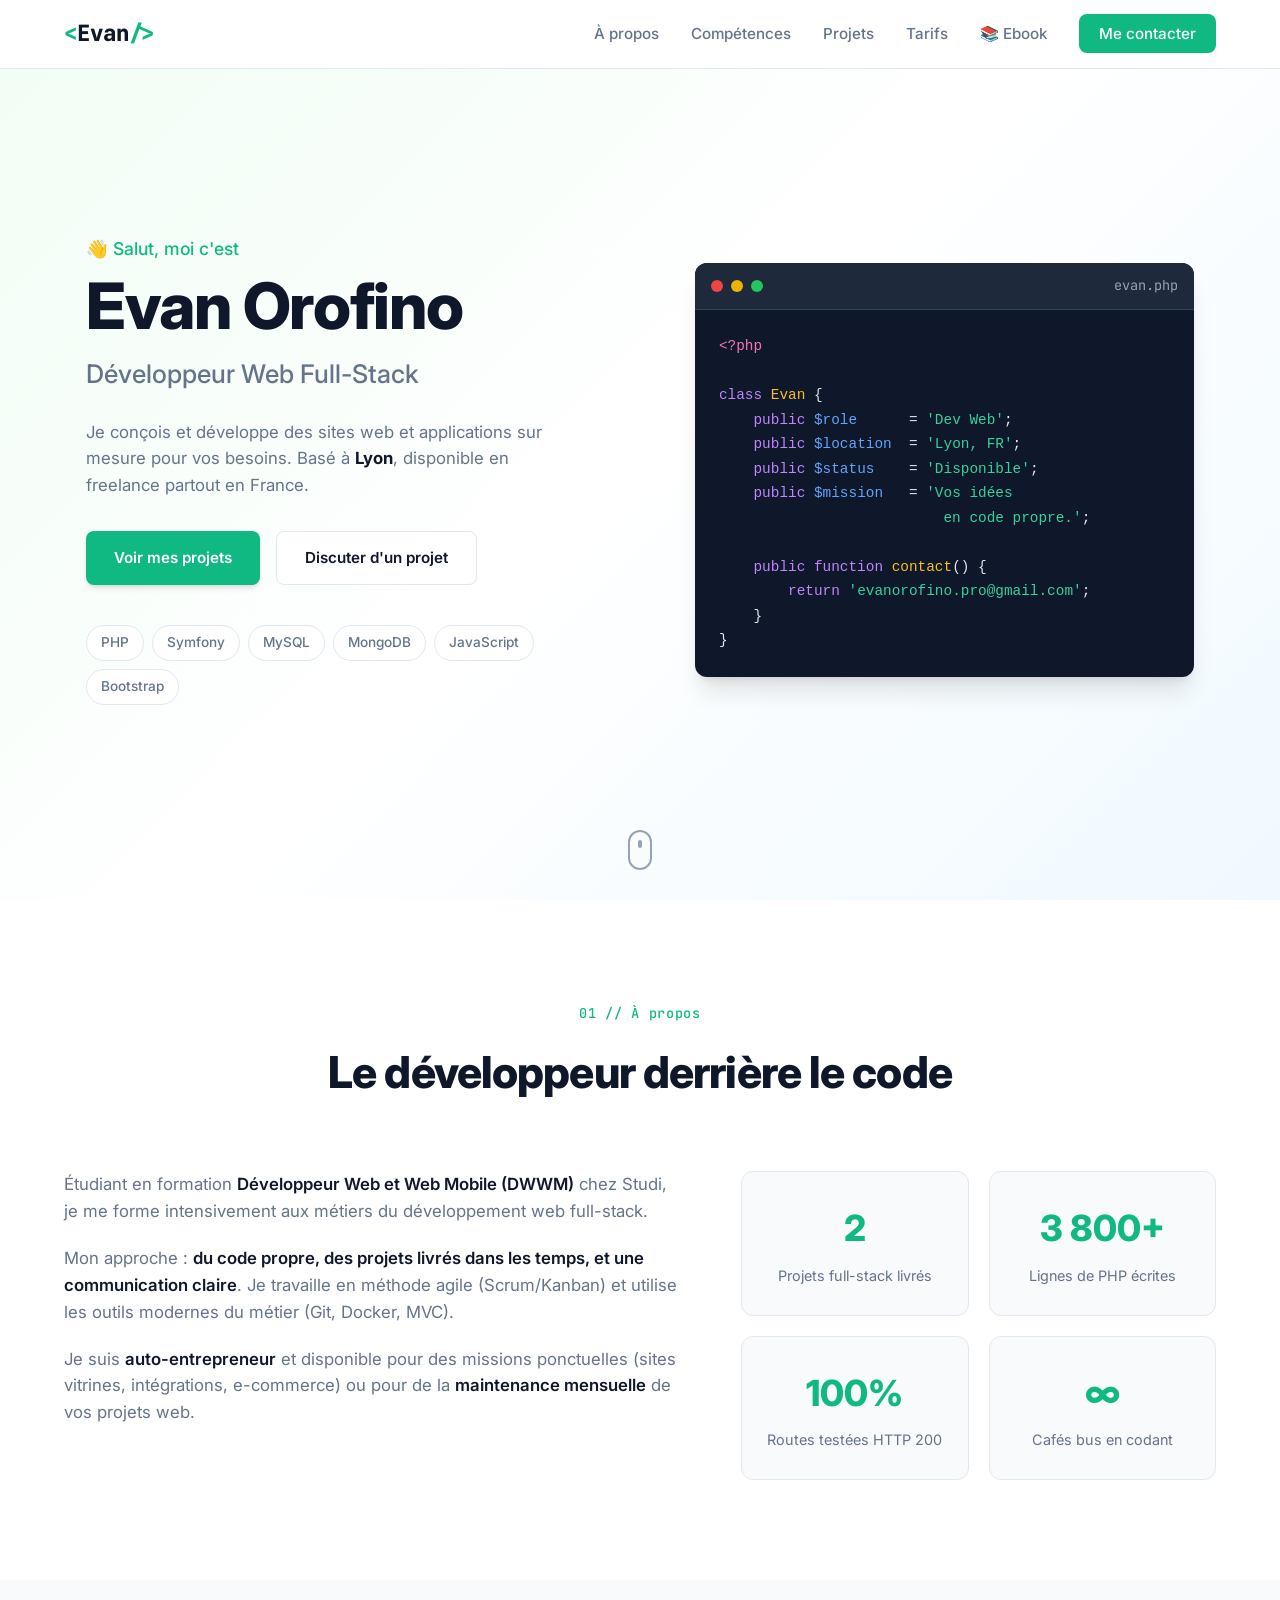
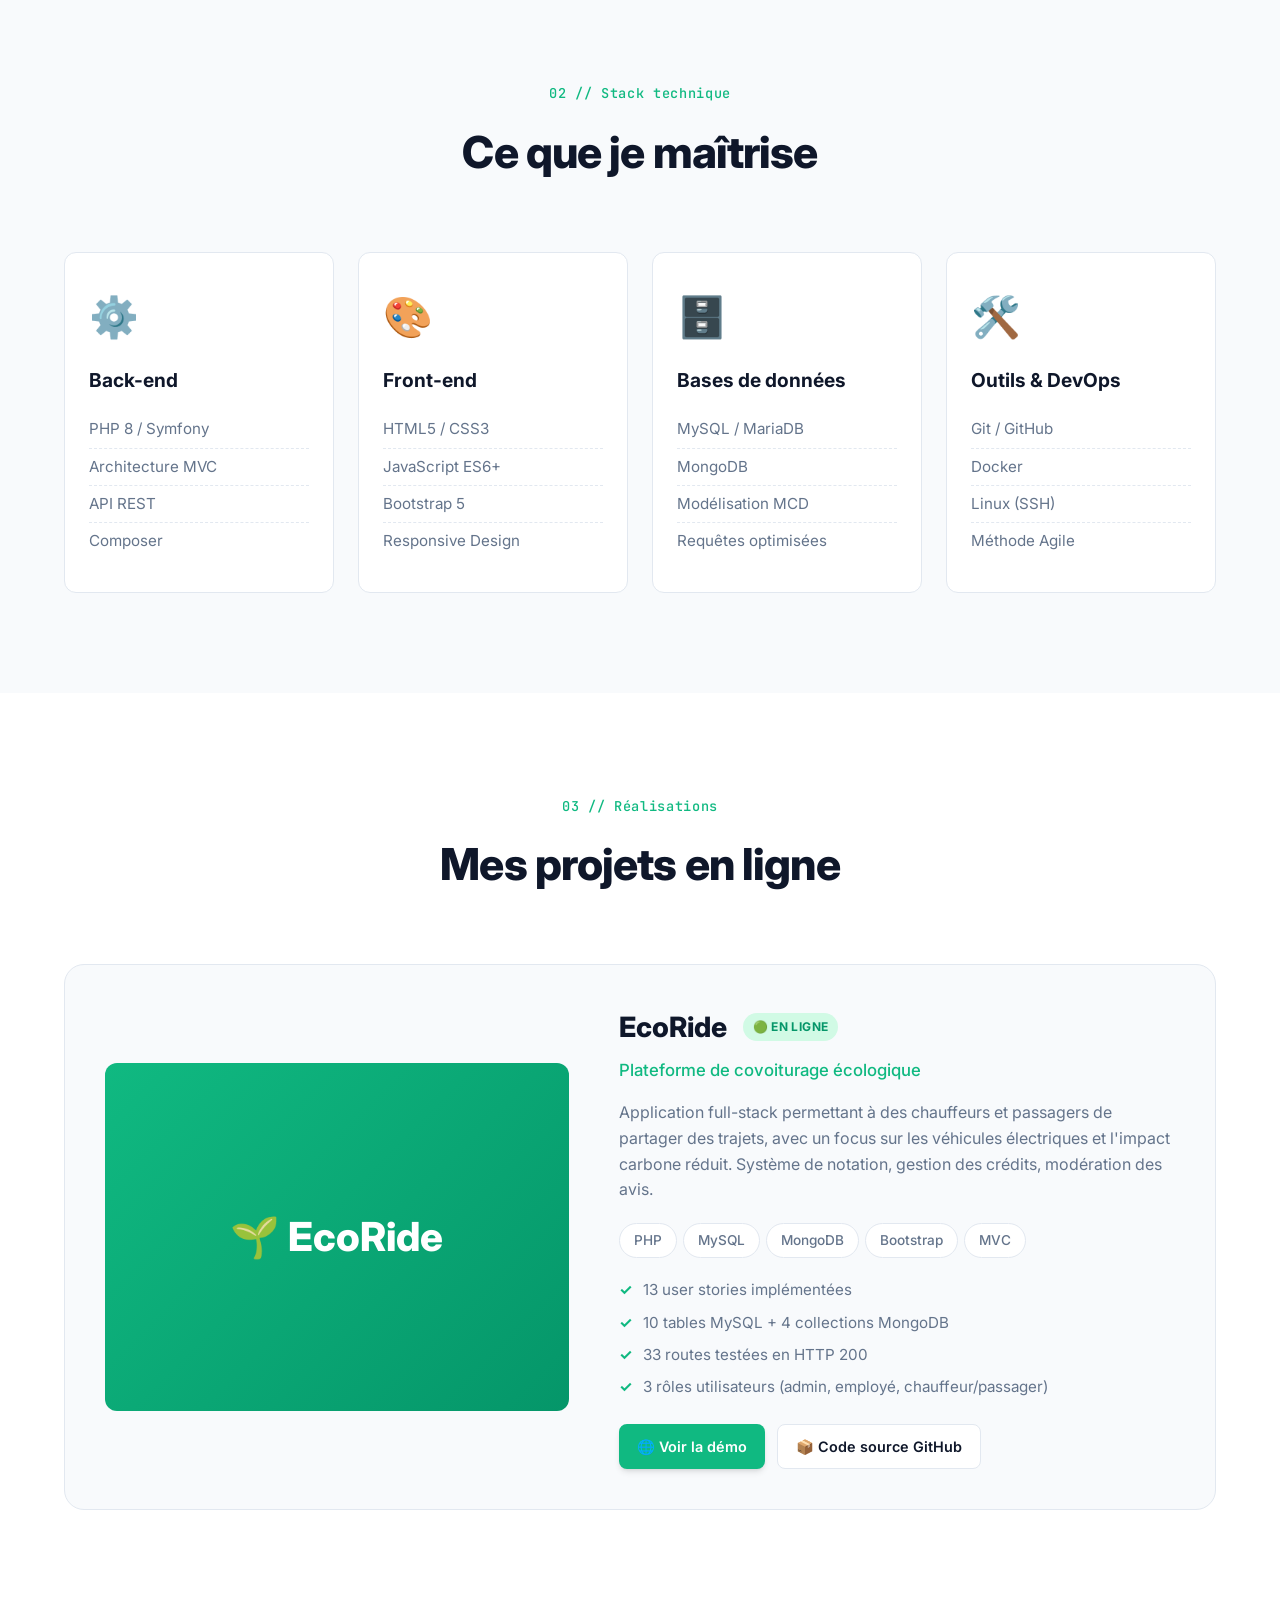
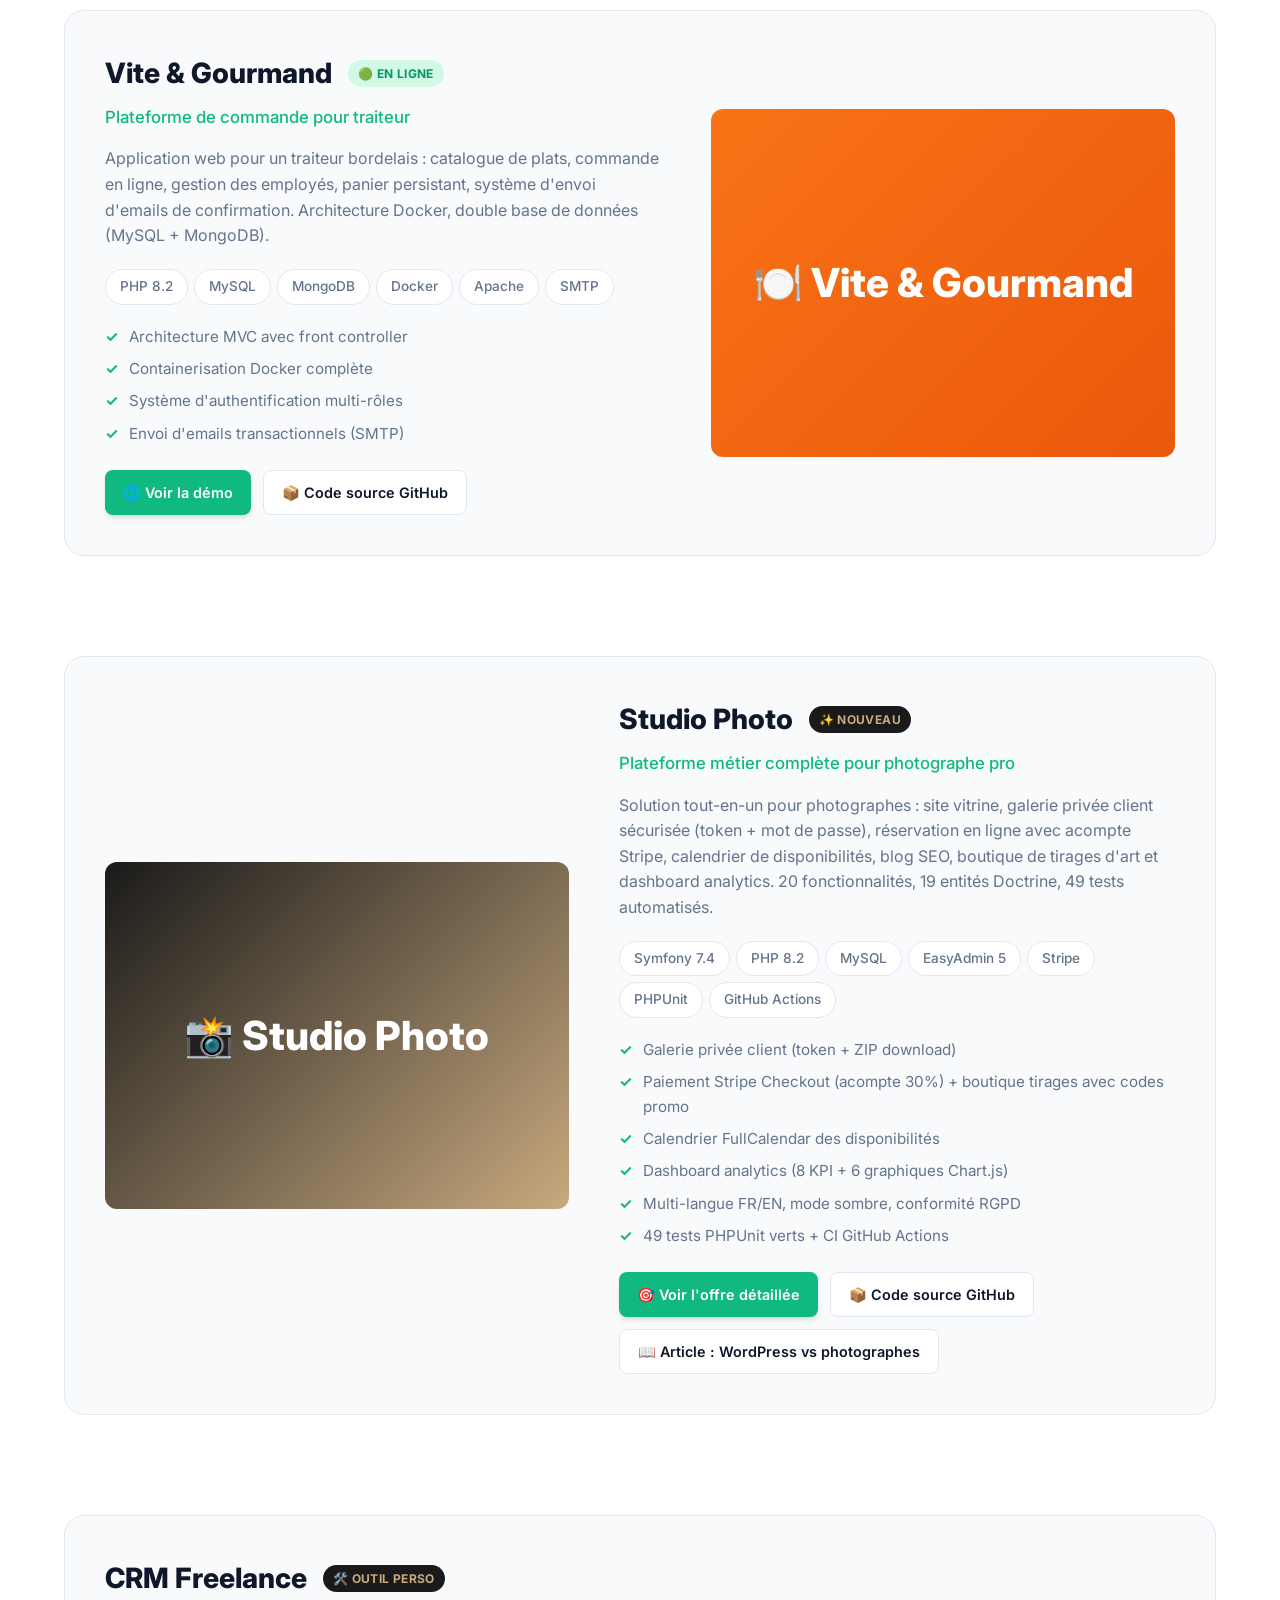
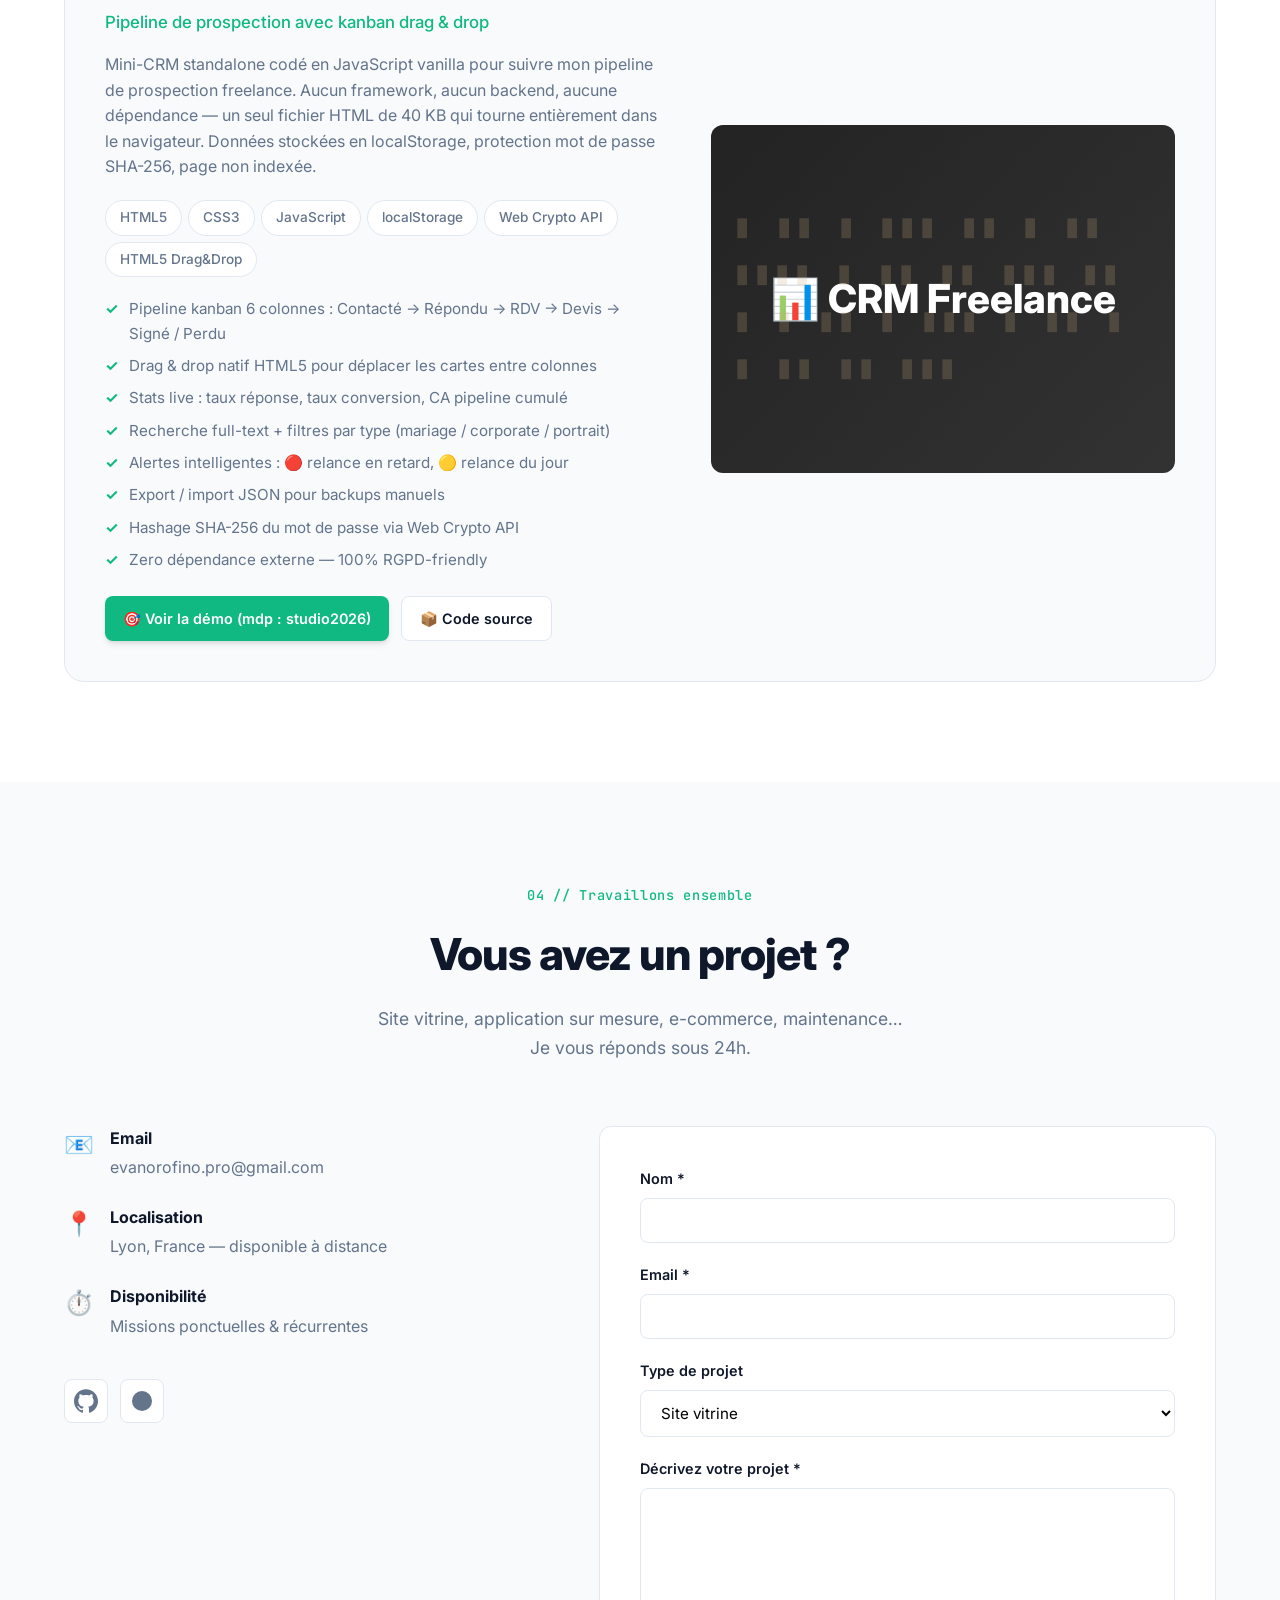
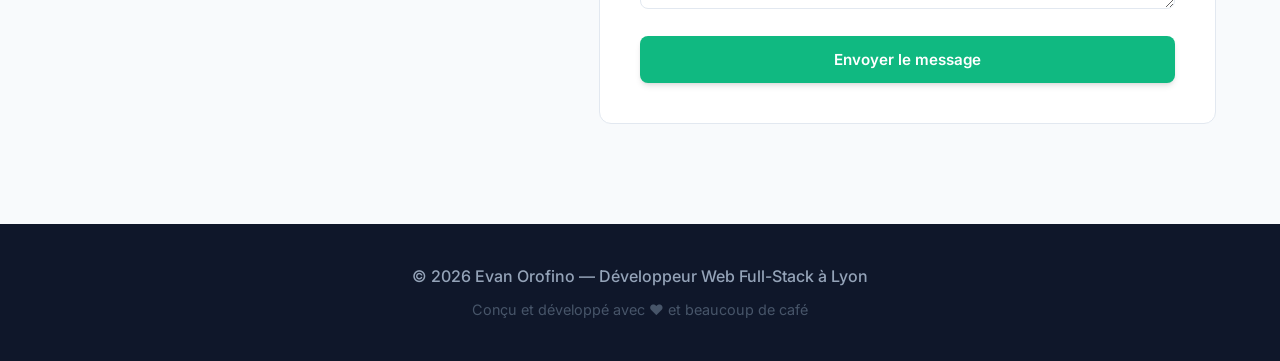
==== commit f90d920c: "Ajouter le CRM comme 4ème projet du portfolio - Nouvelle project-card dans index.html (en project-ca" ====
--- a/index.html
+++ b/index.html
@@ -335,6 +335,54 @@
                 </div>
             </article>
 
+            <!-- PROJET 4 : CRM Freelance -->
+            <article class="project-card project-card-reverse">
+                <div class="project-image project-image-crm">
+                    <div class="project-overlay">
+                        <span class="project-overlay-text">📊 CRM Freelance</span>
+                    </div>
+                </div>
+                <div class="project-content">
+                    <div class="project-header">
+                        <h3 class="project-title">CRM Freelance</h3>
+                        <span class="project-badge project-badge-new">🛠️ OUTIL PERSO</span>
+                    </div>
+                    <p class="project-tagline">Pipeline de prospection avec kanban drag & drop</p>
+                    <p class="project-description">
+                        Mini-CRM standalone codé en JavaScript vanilla pour suivre mon pipeline de prospection
+                        freelance. Aucun framework, aucun backend, aucune dépendance — un seul fichier HTML
+                        de 40 KB qui tourne entièrement dans le navigateur. Données stockées en localStorage,
+                        protection mot de passe SHA-256, page non indexée.
+                    </p>
+                    <div class="project-tech">
+                        <span class="tech-pill">HTML5</span>
+                        <span class="tech-pill">CSS3</span>
+                        <span class="tech-pill">JavaScript</span>
+                        <span class="tech-pill">localStorage</span>
+                        <span class="tech-pill">Web Crypto API</span>
+                        <span class="tech-pill">HTML5 Drag&Drop</span>
+                    </div>
+                    <ul class="project-features">
+                        <li>Pipeline kanban 6 colonnes : Contacté → Répondu → RDV → Devis → Signé / Perdu</li>
+                        <li>Drag & drop natif HTML5 pour déplacer les cartes entre colonnes</li>
+                        <li>Stats live : taux réponse, taux conversion, CA pipeline cumulé</li>
+                        <li>Recherche full-text + filtres par type (mariage / corporate / portrait)</li>
+                        <li>Alertes intelligentes : 🔴 relance en retard, 🟡 relance du jour</li>
+                        <li>Export / import JSON pour backups manuels</li>
+                        <li>Hashage SHA-256 du mot de passe via Web Crypto API</li>
+                        <li>Zero dépendance externe — 100% RGPD-friendly</li>
+                    </ul>
+                    <div class="project-links">
+                        <a href="crm.html" target="_blank" rel="noopener" class="btn btn-primary btn-sm">
+                            🎯 Voir la démo (mdp : studio2026)
+                        </a>
+                        <a href="https://github.com/EvanOROFINO/portfolio/blob/main/crm.html" target="_blank" rel="noopener" class="btn btn-secondary btn-sm">
+                            📦 Code source
+                        </a>
+                    </div>
+                </div>
+            </article>
+
         </div>
     </section>
 
--- a/style.css
+++ b/style.css
@@ -476,6 +476,32 @@
   background: linear-gradient(135deg, #1a1a1a 0%, #c8a97e 100%);
 }
 
+.project-image-crm {
+  background:
+    linear-gradient(135deg, rgba(26, 26, 26, 0.96) 0%, rgba(42, 42, 42, 0.96) 100%),
+    repeating-linear-gradient(0deg, transparent 0 18px, rgba(200, 169, 126, 0.08) 18px 19px),
+    repeating-linear-gradient(90deg, transparent 0 18px, rgba(200, 169, 126, 0.08) 18px 19px);
+  position: relative;
+  overflow: hidden;
+}
+
+.project-image-crm::before {
+  content: "▮ ▮▮ ▮ ▮▮▮  ▮▮ ▮  ▮▮  ▮▮▮▮  ▮ ▮▮  ▮▮  ▮▮▮  ▮▮  ▮ ▮  ▮▮ ▮  ▮▮▮ ▮  ▮▮  ▮ ▮ ▮▮  ▮▮  ▮▮▮";
+  position: absolute;
+  inset: 0;
+  display: flex;
+  flex-wrap: wrap;
+  align-content: center;
+  justify-content: center;
+  color: rgba(200, 169, 126, 0.22);
+  font-size: 26px;
+  letter-spacing: 6px;
+  line-height: 1.8;
+  padding: 24px;
+  font-family: monospace;
+  pointer-events: none;
+}
+
 .project-overlay {
   text-align: center;
   color: white;
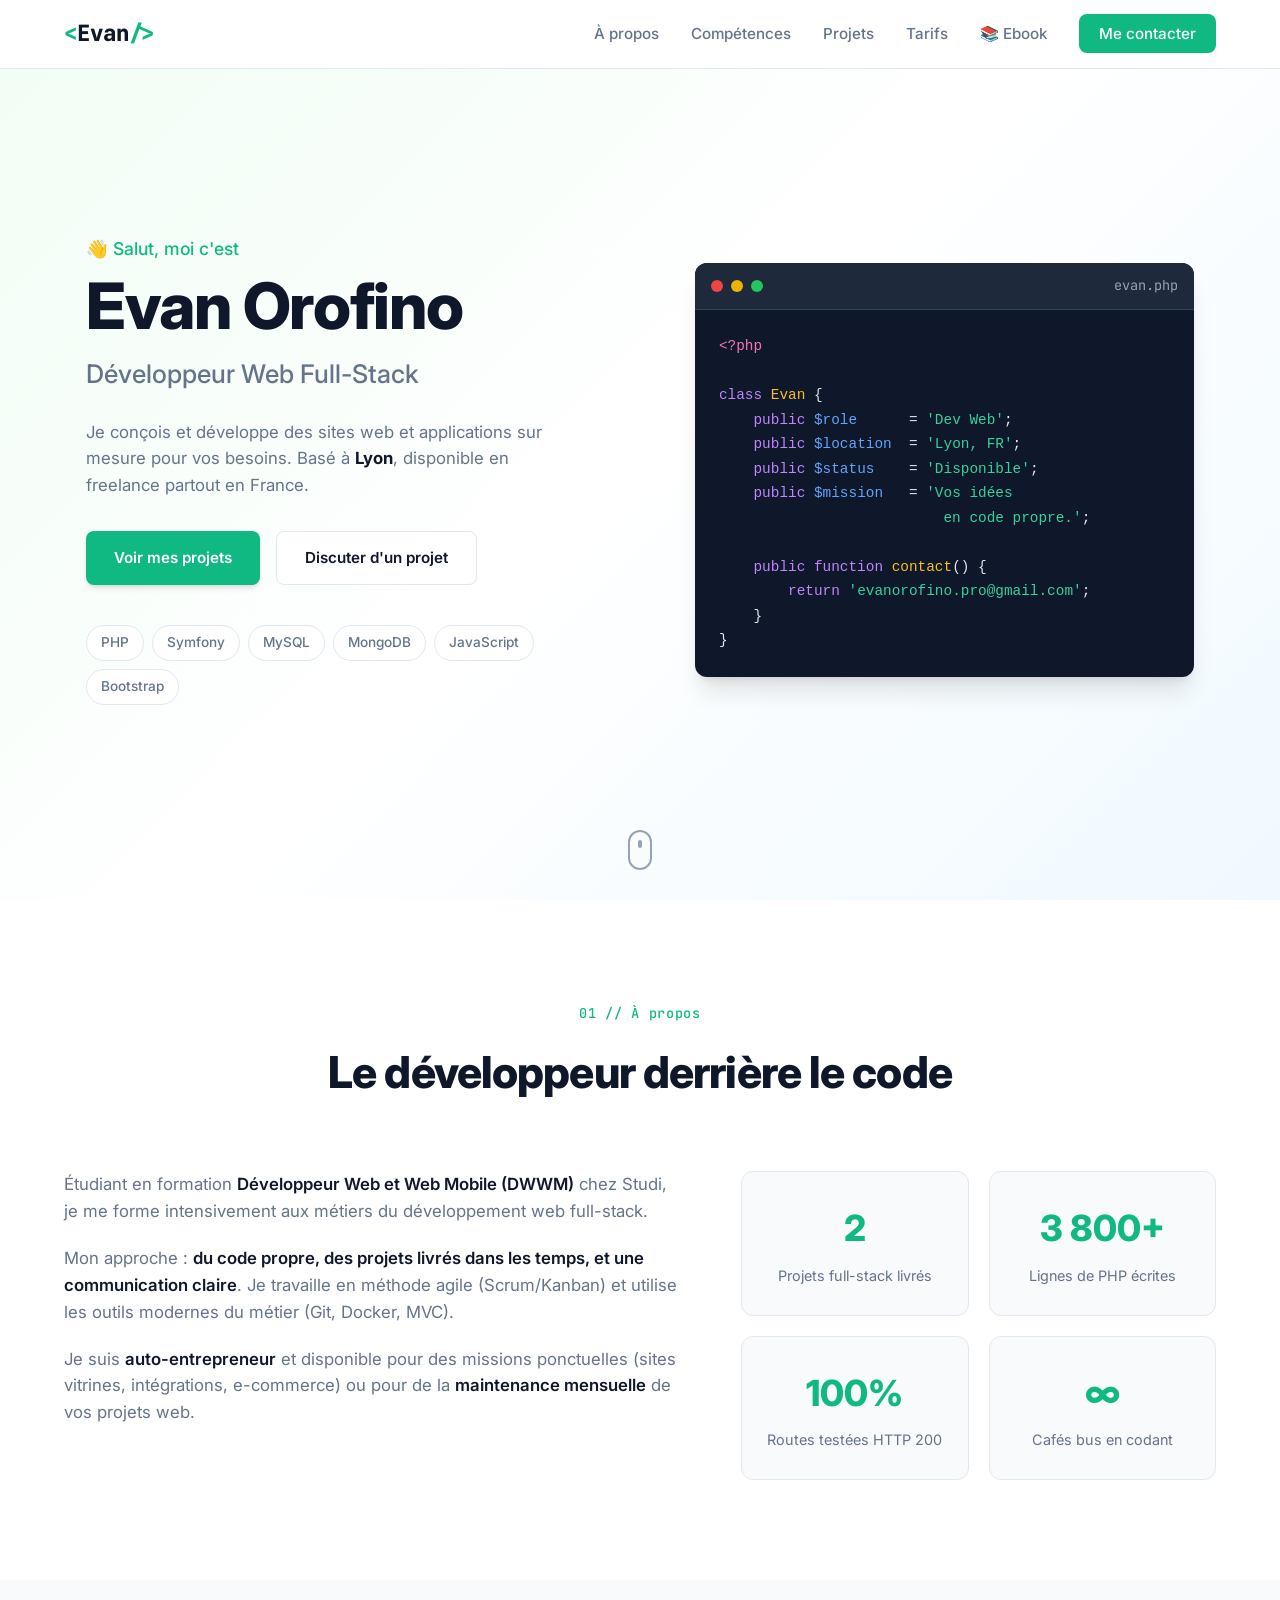
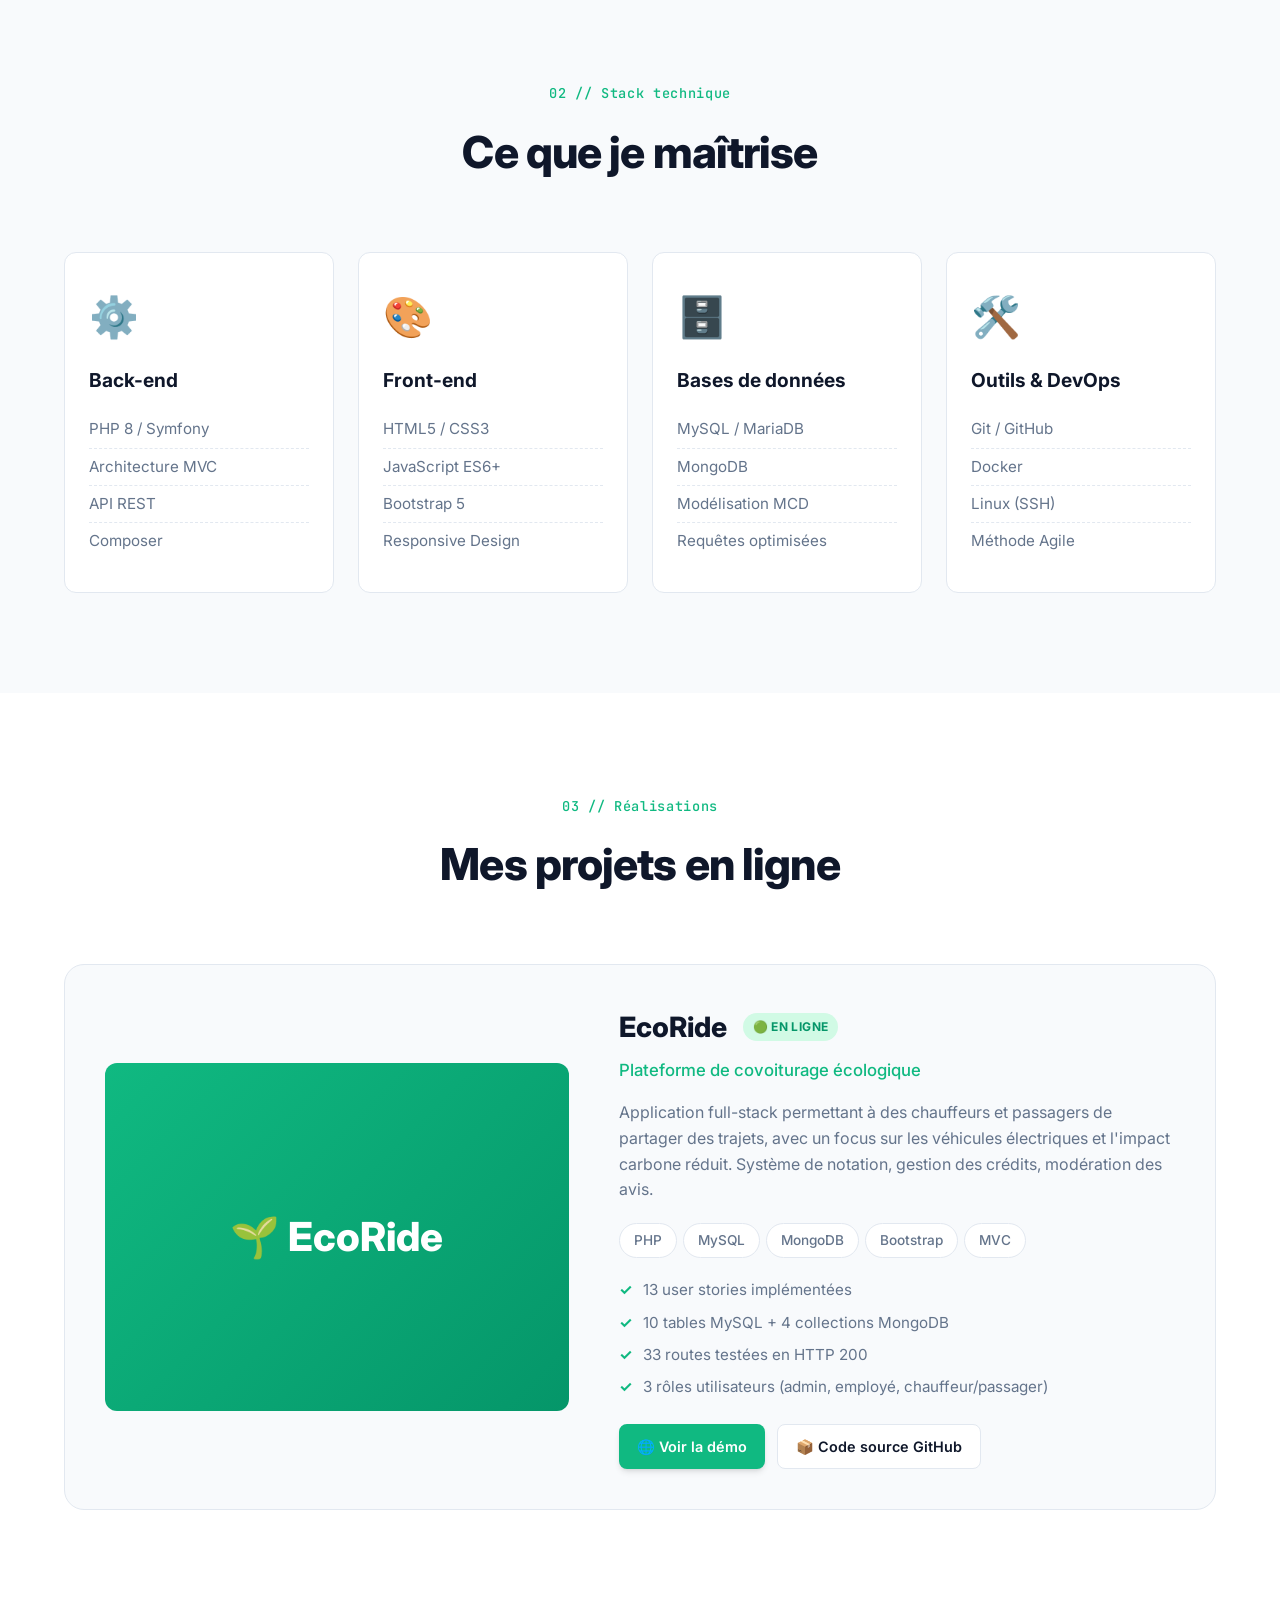
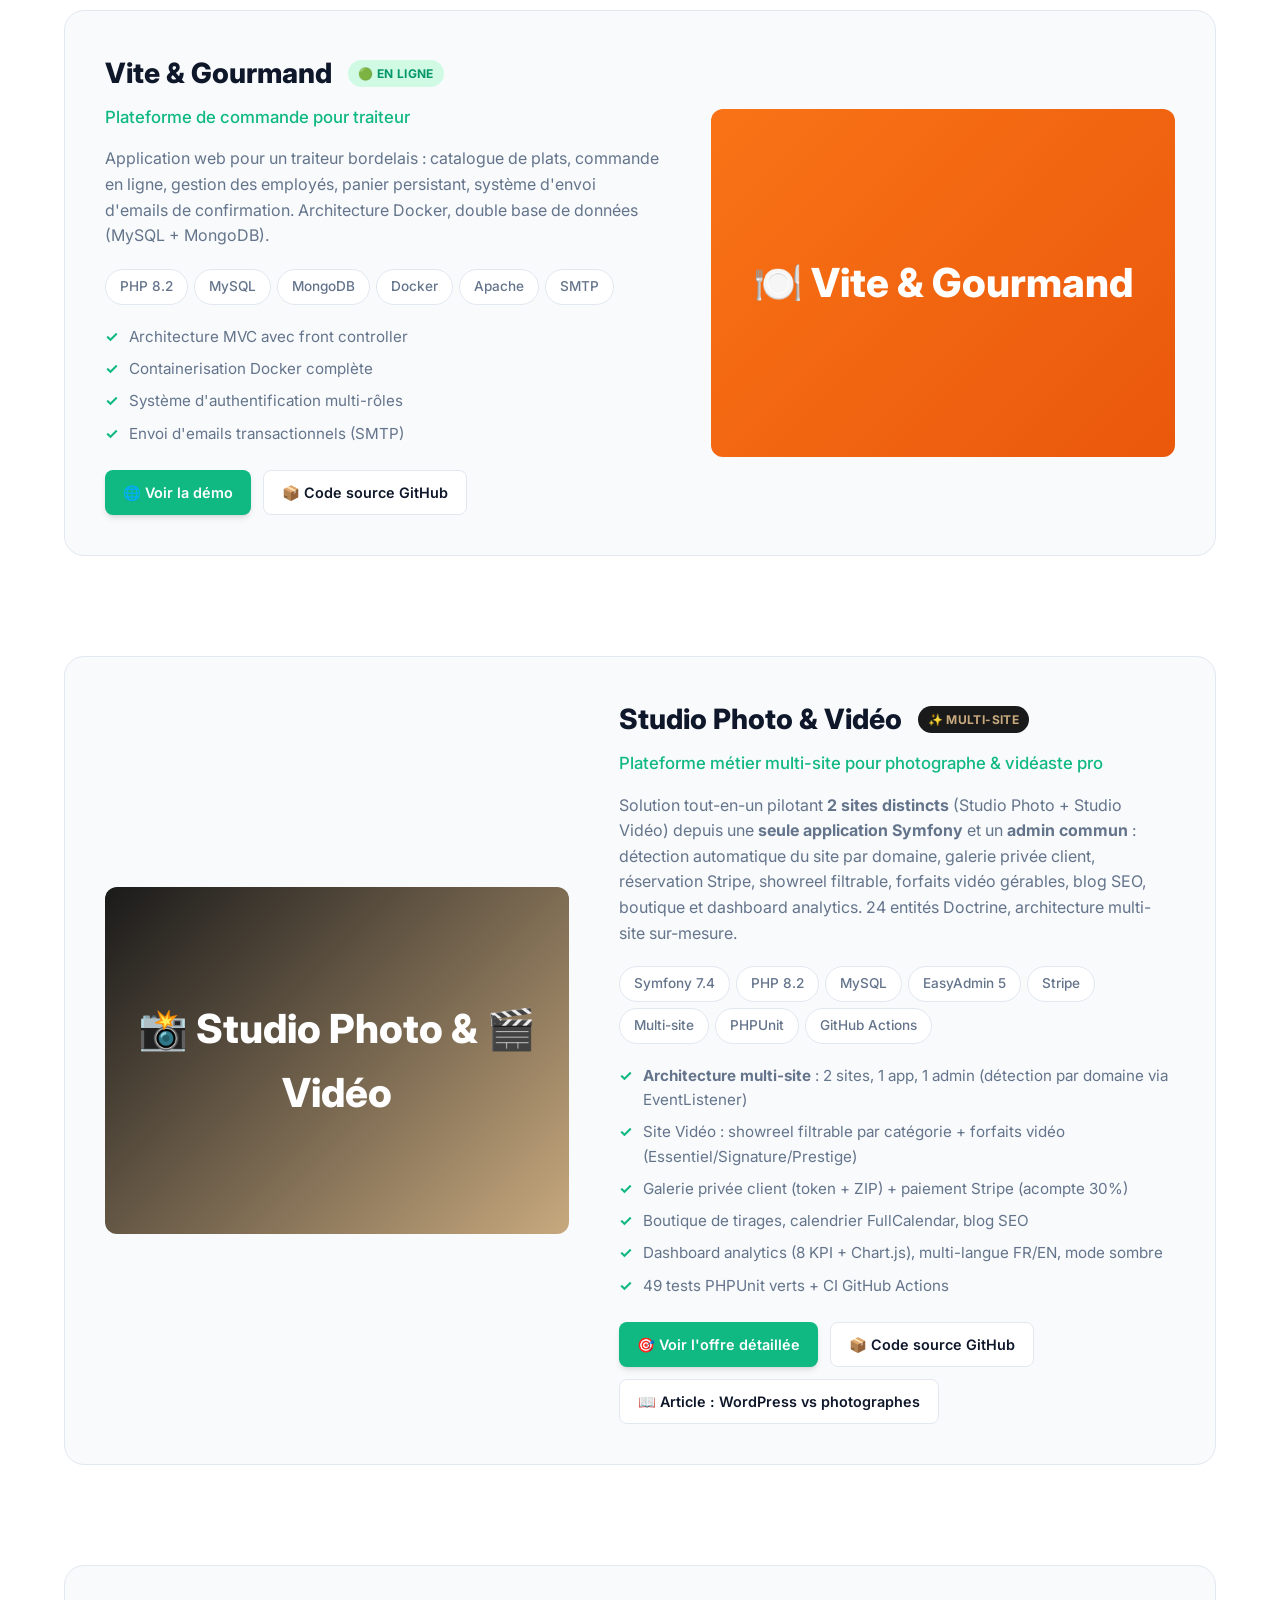
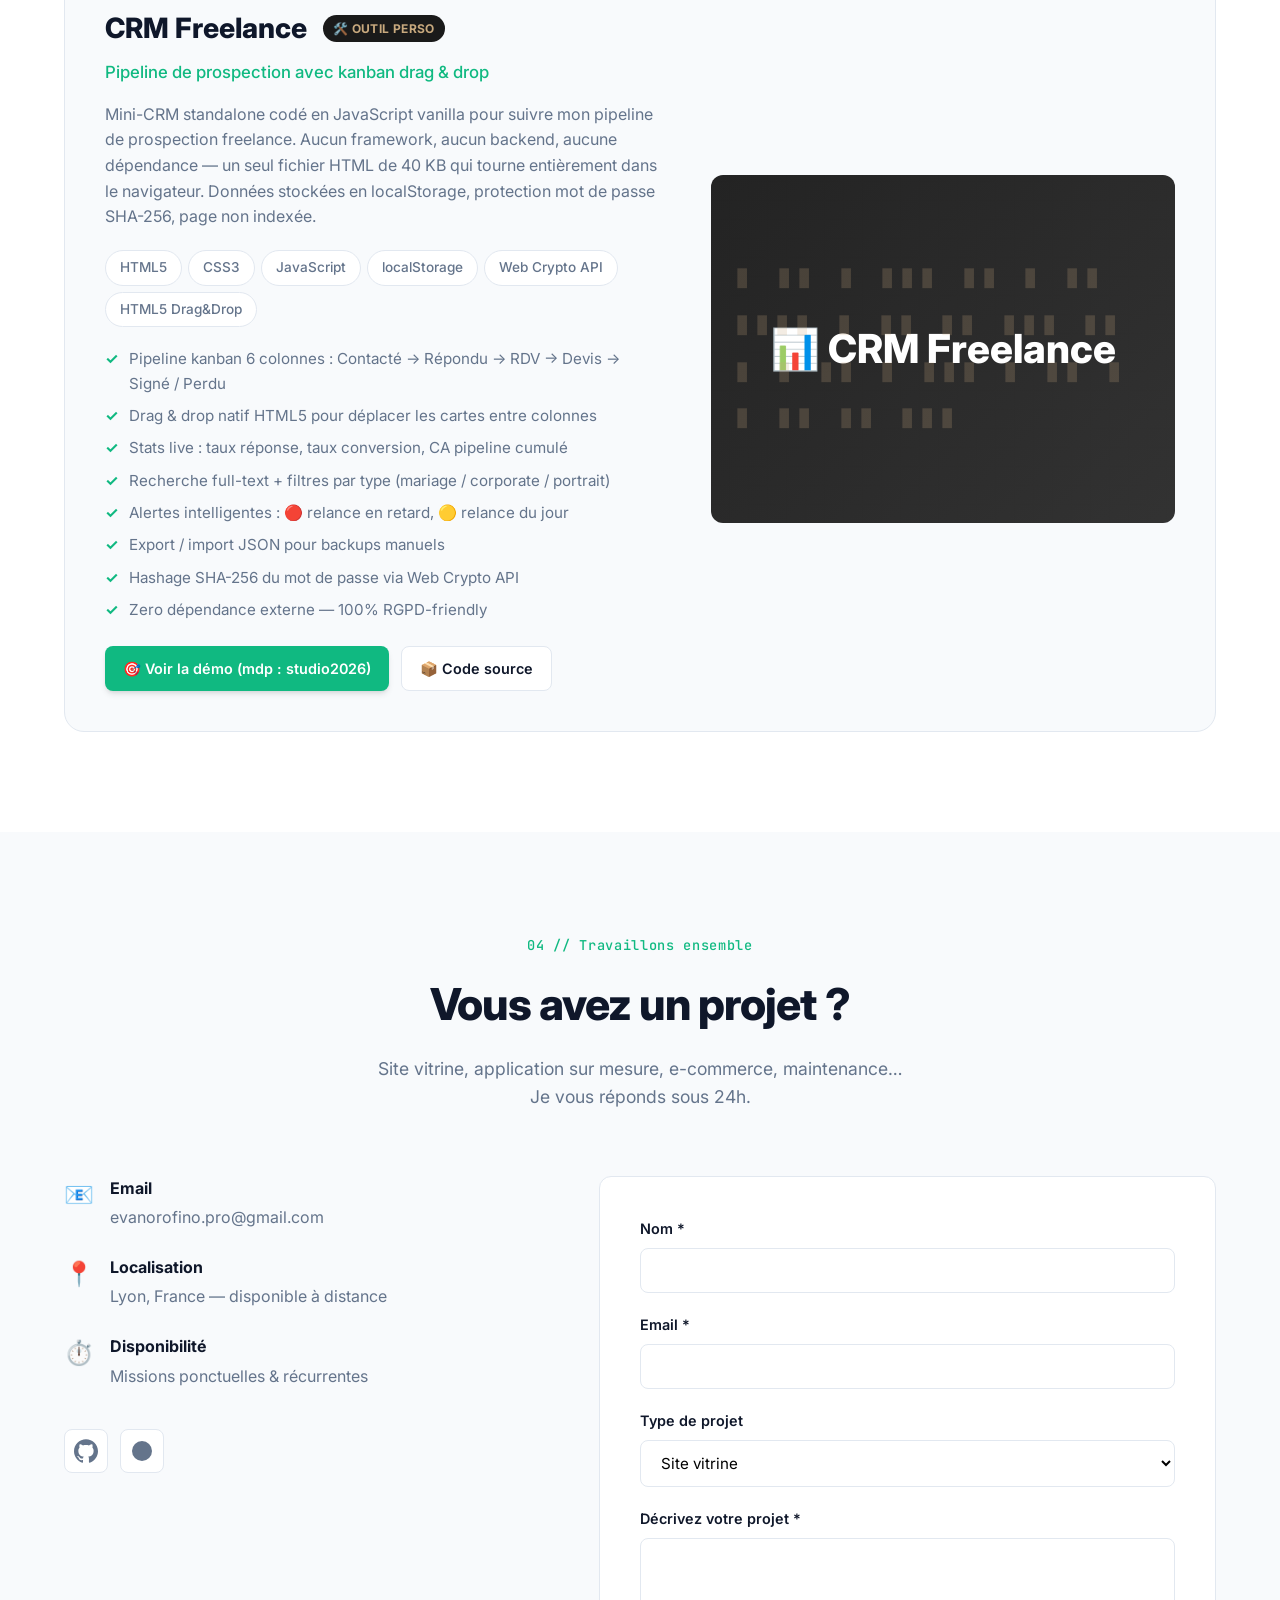
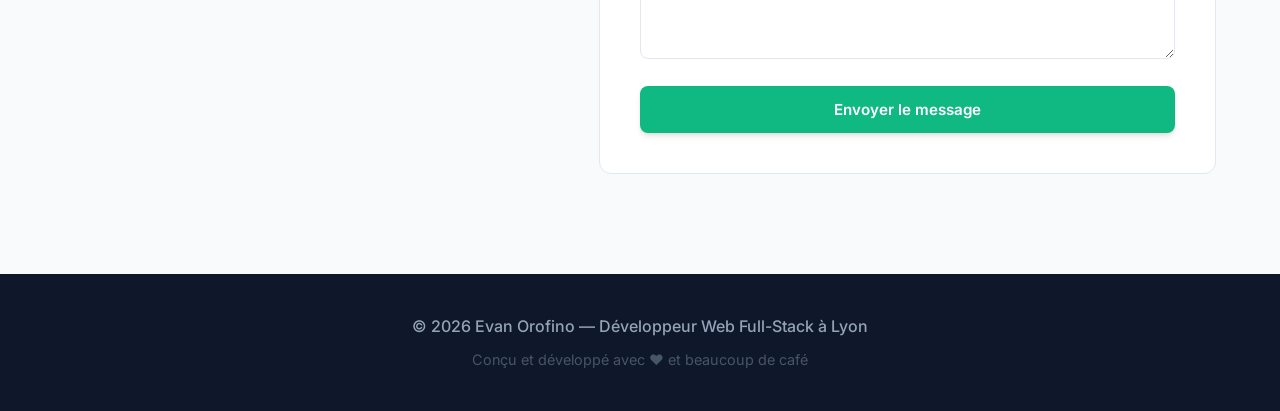
==== commit bcd4c691: "Portfolio : Studio Photo devient Studio Photo & Vidéo (multi-site) Met à jour la carte projet pour r" ====
--- a/index.html
+++ b/index.html
@@ -285,24 +285,25 @@
                 </div>
             </article>
 
-            <!-- PROJET 3 : Studio Photo -->
+            <!-- PROJET 3 : Studio Photo + Vidéo (multi-site) -->
             <article class="project-card">
                 <div class="project-image project-image-studio">
                     <div class="project-overlay">
-                        <span class="project-overlay-text">📸 Studio Photo</span>
+                        <span class="project-overlay-text">📸 Studio Photo &amp; 🎬 Vidéo</span>
                     </div>
                 </div>
                 <div class="project-content">
                     <div class="project-header">
-                        <h3 class="project-title">Studio Photo</h3>
-                        <span class="project-badge project-badge-new">✨ NOUVEAU</span>
-                    </div>
-                    <p class="project-tagline">Plateforme métier complète pour photographe pro</p>
+                        <h3 class="project-title">Studio Photo &amp; Vidéo</h3>
+                        <span class="project-badge project-badge-new">✨ MULTI-SITE</span>
+                    </div>
+                    <p class="project-tagline">Plateforme métier multi-site pour photographe &amp; vidéaste pro</p>
                     <p class="project-description">
-                        Solution tout-en-un pour photographes : site vitrine, galerie privée client sécurisée
-                        (token + mot de passe), réservation en ligne avec acompte Stripe, calendrier de
-                        disponibilités, blog SEO, boutique de tirages d'art et dashboard analytics.
-                        20 fonctionnalités, 19 entités Doctrine, 49 tests automatisés.
+                        Solution tout-en-un pilotant <strong>2 sites distincts</strong> (Studio Photo + Studio Vidéo)
+                        depuis une <strong>seule application Symfony</strong> et un <strong>admin commun</strong> :
+                        détection automatique du site par domaine, galerie privée client, réservation Stripe,
+                        showreel filtrable, forfaits vidéo gérables, blog SEO, boutique et dashboard analytics.
+                        24 entités Doctrine, architecture multi-site sur-mesure.
                     </p>
                     <div class="project-tech">
                         <span class="tech-pill">Symfony 7.4</span>
@@ -310,15 +311,16 @@
                         <span class="tech-pill">MySQL</span>
                         <span class="tech-pill">EasyAdmin 5</span>
                         <span class="tech-pill">Stripe</span>
+                        <span class="tech-pill">Multi-site</span>
                         <span class="tech-pill">PHPUnit</span>
                         <span class="tech-pill">GitHub Actions</span>
                     </div>
                     <ul class="project-features">
-                        <li>Galerie privée client (token + ZIP download)</li>
-                        <li>Paiement Stripe Checkout (acompte 30%) + boutique tirages avec codes promo</li>
-                        <li>Calendrier FullCalendar des disponibilités</li>
-                        <li>Dashboard analytics (8 KPI + 6 graphiques Chart.js)</li>
-                        <li>Multi-langue FR/EN, mode sombre, conformité RGPD</li>
+                        <li><strong>Architecture multi-site</strong> : 2 sites, 1 app, 1 admin (détection par domaine via EventListener)</li>
+                        <li>Site Vidéo : showreel filtrable par catégorie + forfaits vidéo (Essentiel/Signature/Prestige)</li>
+                        <li>Galerie privée client (token + ZIP) + paiement Stripe (acompte 30%)</li>
+                        <li>Boutique de tirages, calendrier FullCalendar, blog SEO</li>
+                        <li>Dashboard analytics (8 KPI + Chart.js), multi-langue FR/EN, mode sombre</li>
                         <li>49 tests PHPUnit verts + CI GitHub Actions</li>
                     </ul>
                     <div class="project-links">
